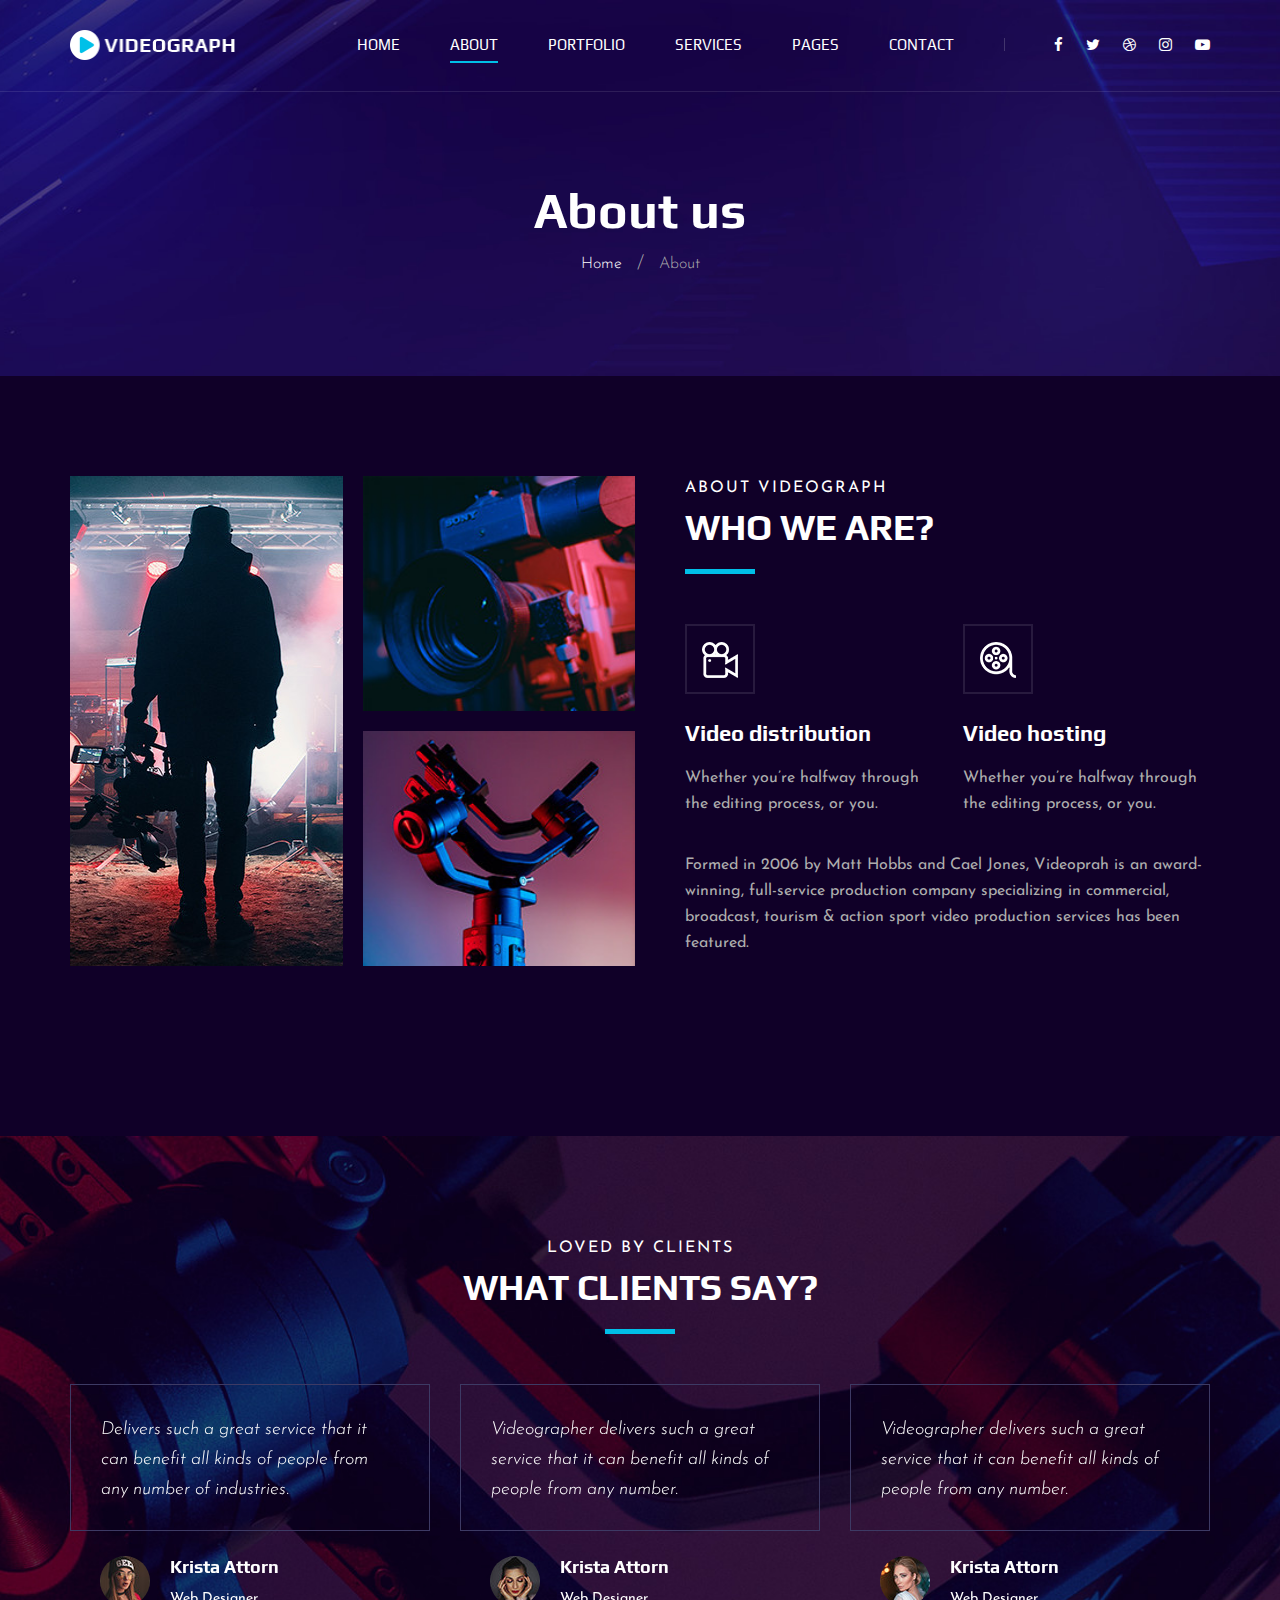
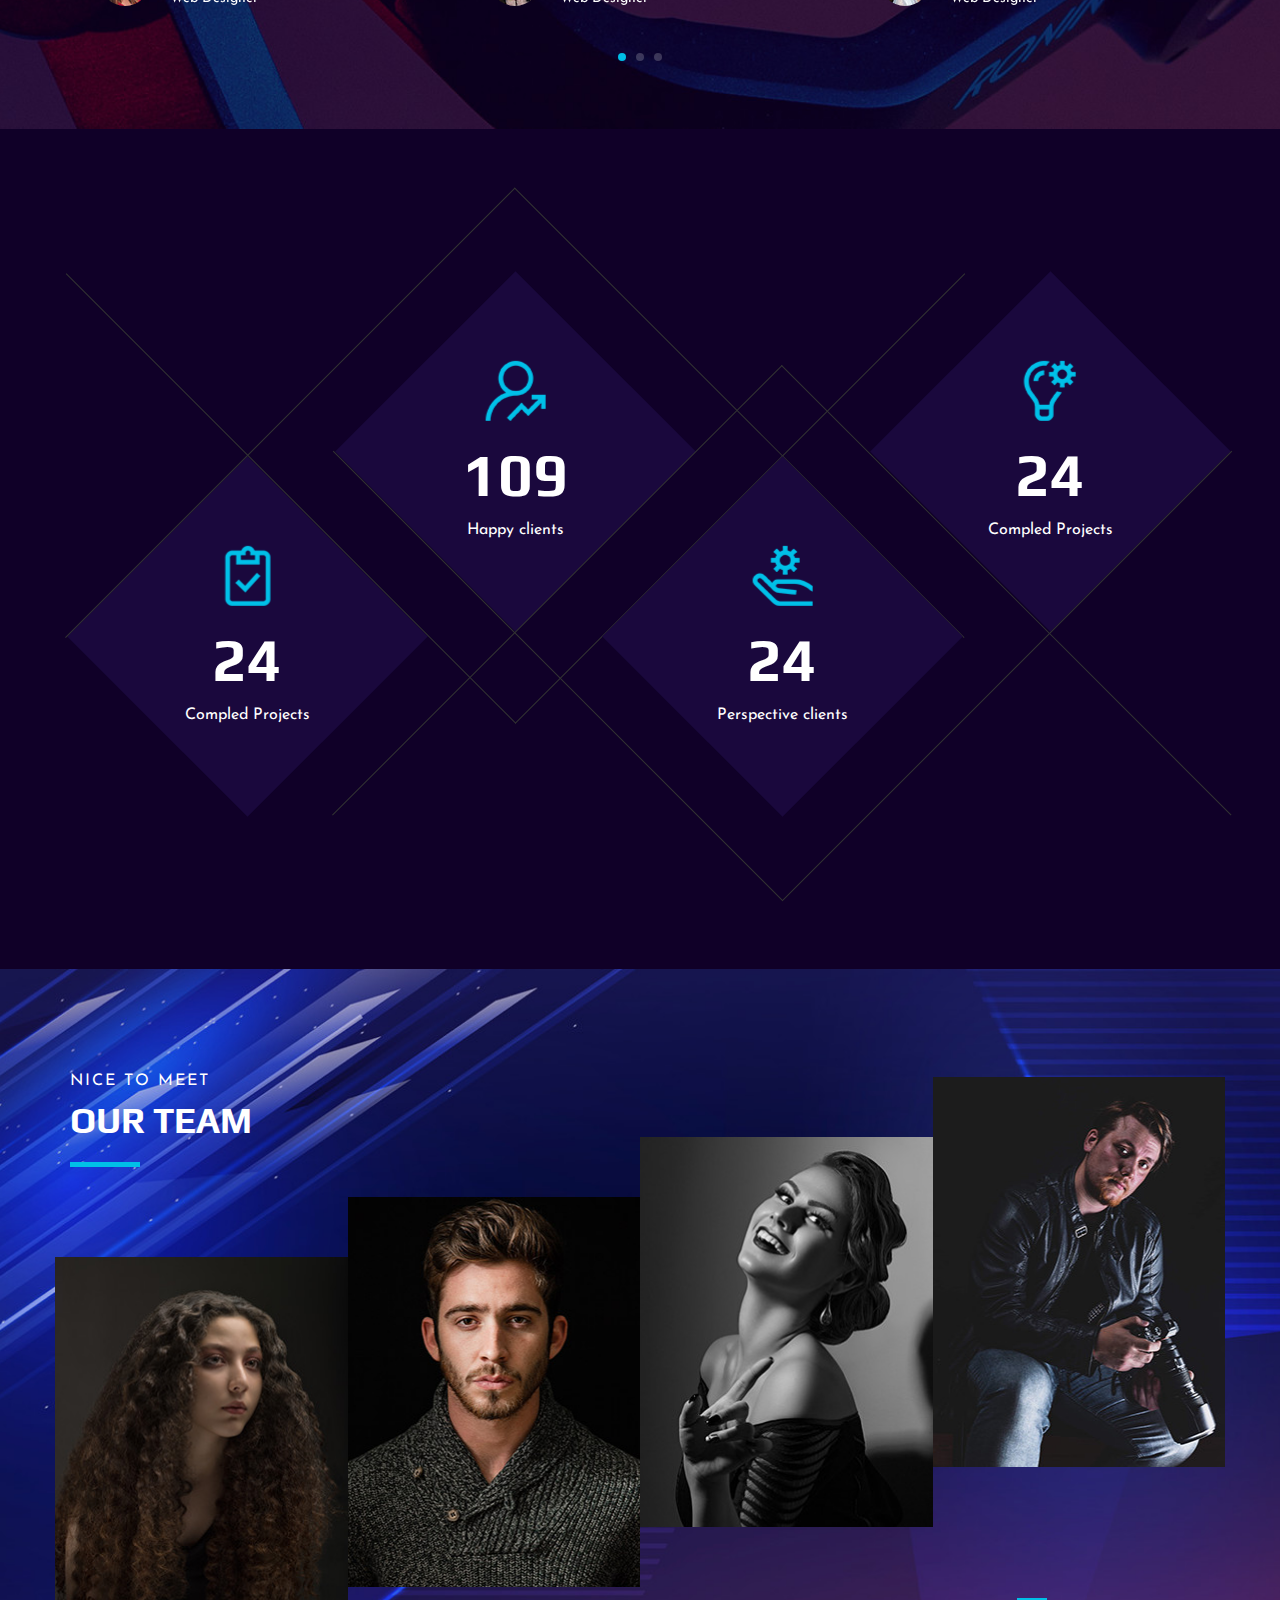
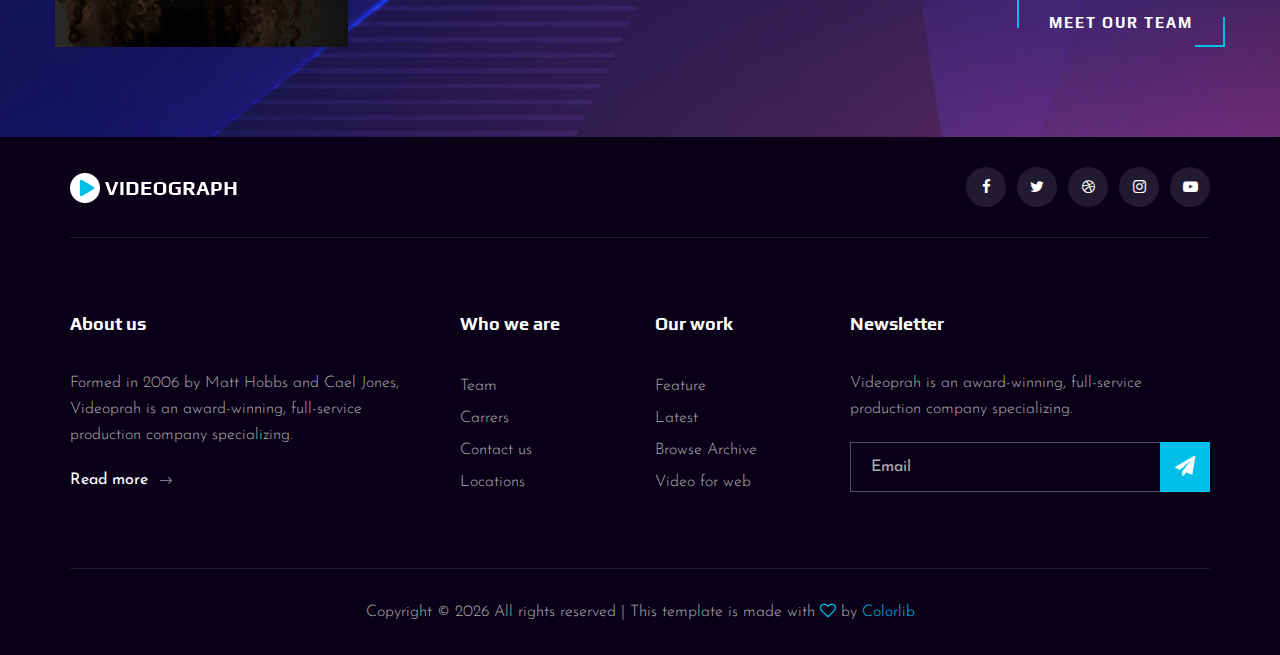
==== about.html @ fadce1e3 "first commit" ====
<!DOCTYPE html>
<html lang="zxx">

<head>
    <meta charset="UTF-8">
    <meta name="description" content="Videograph Template">
    <meta name="keywords" content="Videograph, unica, creative, html">
    <meta name="viewport" content="width=device-width, initial-scale=1.0">
    <meta http-equiv="X-UA-Compatible" content="ie=edge">
    <title>Videograph | Template</title>

    <!-- Google Font -->
    <link href="https://fonts.googleapis.com/css2?family=Play:wght@400;700&display=swap" rel="stylesheet">
    <link href="https://fonts.googleapis.com/css2?family=Josefin+Sans:wght@300;400;500;600;700&display=swap"
        rel="stylesheet">

    <!-- Css Styles -->
    <link rel="stylesheet" href="css/bootstrap.min.css" type="text/css">
    <link rel="stylesheet" href="css/font-awesome.min.css" type="text/css">
    <link rel="stylesheet" href="css/elegant-icons.css" type="text/css">
    <link rel="stylesheet" href="css/owl.carousel.min.css" type="text/css">
    <link rel="stylesheet" href="css/magnific-popup.css" type="text/css">
    <link rel="stylesheet" href="css/slicknav.min.css" type="text/css">
    <link rel="stylesheet" href="css/style.css" type="text/css">
</head>

<body>
    <!-- Page Preloder -->
    <div id="preloder">
        <div class="loader"></div>
    </div>

    <!-- Header Section Begin -->
    <header class="header">
        <div class="container">
            <div class="row">
                <div class="col-lg-2">
                    <div class="header__logo">
                        <a href="./index.html"><img src="img/logo.png" alt=""></a>
                    </div>
                </div>
                <div class="col-lg-10">
                    <div class="header__nav__option">
                        <nav class="header__nav__menu mobile-menu">
                            <ul>
                                <li><a href="./index.html">Home</a></li>
                                <li class="active"><a href="./about.html">About</a></li>
                                <li><a href="./portfolio.html">Portfolio</a></li>
                                <li><a href="./services.html">Services</a></li>
                                <li><a href="#">Pages</a>
                                    <ul class="dropdown">
                                        <li><a href="./about.html">About</a></li>
                                        <li><a href="./portfolio.html">Portfolio</a></li>
                                        <li><a href="./blog.html">Blog</a></li>
                                        <li><a href="./blog-details.html">Blog Details</a></li>
                                    </ul>
                                </li>
                                <li><a href="./contact.html">Contact</a></li>
                            </ul>
                        </nav>
                        <div class="header__nav__social">
                            <a href="#"><i class="fa fa-facebook"></i></a>
                            <a href="#"><i class="fa fa-twitter"></i></a>
                            <a href="#"><i class="fa fa-dribbble"></i></a>
                            <a href="#"><i class="fa fa-instagram"></i></a>
                            <a href="#"><i class="fa fa-youtube-play"></i></a>
                        </div>
                    </div>
                </div>
            </div>
            <div id="mobile-menu-wrap"></div>
        </div>
    </header>
    <!-- Header End -->

    <!-- Breadcrumb Begin -->
    <div class="breadcrumb-option spad set-bg" data-setbg="img/breadcrumb-bg.jpg">
        <div class="container">
            <div class="row">
                <div class="col-lg-12 text-center">
                    <div class="breadcrumb__text">
                        <h2>About us</h2>
                        <div class="breadcrumb__links">
                            <a href="#">Home</a>
                            <span>About</span>
                        </div>
                    </div>
                </div>
            </div>
        </div>
    </div>
    <!-- Breadcrumb End -->

    <!-- About Section Begin -->
    <section class="about spad">
        <div class="container">
            <div class="row">
                <div class="col-lg-6">
                    <div class="about__pic">
                        <div class="row">
                            <div class="col-lg-6 col-md-6 col-sm-6">
                                <div class="about__pic__item about__pic__item--large set-bg"
                                    data-setbg="img/about/about-1.jpg"></div>
                            </div>
                            <div class="col-lg-6 col-md-6 col-sm-6">
                                <div class="row">
                                    <div class="col-lg-12">
                                        <div class="about__pic__item set-bg" data-setbg="img/about/about-2.jpg"></div>
                                    </div>
                                    <div class="col-lg-12">
                                        <div class="about__pic__item set-bg" data-setbg="img/about/about-3.jpg"></div>
                                    </div>
                                </div>
                            </div>
                        </div>
                    </div>
                </div>
                <div class="col-lg-6">
                    <div class="about__text">
                        <div class="section-title">
                            <span>About videograph</span>
                            <h2>WHo we are?</h2>
                        </div>
                        <div class="row">
                            <div class="col-lg-6 col-md-6 col-sm-6">
                                <div class="services__item">
                                    <div class="services__item__icon">
                                        <img src="img/icons/si-3.png" alt="">
                                    </div>
                                    <h4>Video distribution</h4>
                                    <p>Whether you’re halfway through the editing process, or you.</p>
                                </div>
                            </div>
                            <div class="col-lg-6 col-md-6 col-sm-6">
                                <div class="services__item">
                                    <div class="services__item__icon">
                                        <img src="img/icons/si-4.png" alt="">
                                    </div>
                                    <h4>Video hosting</h4>
                                    <p>Whether you’re halfway through the editing process, or you.</p>
                                </div>
                            </div>
                        </div>
                        <div class="about__text__desc">
                            <p>Formed in 2006 by Matt Hobbs and Cael Jones, Videoprah is an award-winning, full-service
                                production company specializing in commercial, broadcast, tourism & action sport video
                                production services has been featured.</p>
                        </div>
                    </div>
                </div>
            </div>
        </div>
    </section>
    <!-- About Section End -->

    <!-- Testimonial Section Begin -->
    <section class="testimonial spad set-bg" data-setbg="img/testimonial-bg.jpg">
        <div class="container">
            <div class="row">
                <div class="col-lg-12">
                    <div class="section-title center-title">
                        <span>Loved By Clients</span>
                        <h2>What clients say?</h2>
                    </div>
                </div>
            </div>
            <div class="row">
                <div class="testimonial__slider owl-carousel">
                    <div class="col-lg-4">
                        <div class="testimonial__item">
                            <div class="testimonial__text">
                                <p>Delivers such a great service that it can benefit all kinds of people from any number
                                    of industries.</p>
                            </div>
                            <div class="testimonial__author">
                                <div class="testimonial__author__pic">
                                    <img src="img/testimonial/ta-1.jpg" alt="">
                                </div>
                                <div class="testimonial__author__text">
                                    <h5>Krista Attorn</h5>
                                    <span>Web Designer</span>
                                </div>
                            </div>
                        </div>
                    </div>
                    <div class="col-lg-4">
                        <div class="testimonial__item">
                            <div class="testimonial__text">
                                <p>Videographer delivers such a great service that it can benefit all kinds of people
                                    from any number.</p>
                            </div>
                            <div class="testimonial__author">
                                <div class="testimonial__author__pic">
                                    <img src="img/testimonial/ta-2.jpg" alt="">
                                </div>
                                <div class="testimonial__author__text">
                                    <h5>Krista Attorn</h5>
                                    <span>Web Designer</span>
                                </div>
                            </div>
                        </div>
                    </div>
                    <div class="col-lg-4">
                        <div class="testimonial__item">
                            <div class="testimonial__text">
                                <p>Videographer delivers such a great service that it can benefit all kinds of people
                                    from any number.</p>
                            </div>
                            <div class="testimonial__author">
                                <div class="testimonial__author__pic">
                                    <img src="img/testimonial/ta-3.jpg" alt="">
                                </div>
                                <div class="testimonial__author__text">
                                    <h5>Krista Attorn</h5>
                                    <span>Web Designer</span>
                                </div>
                            </div>
                        </div>
                    </div>
                    <div class="col-lg-4">
                        <div class="testimonial__item">
                            <div class="testimonial__text">
                                <p>Delivers such a great service that it can benefit all kinds of people from any number
                                    of industries.</p>
                            </div>
                            <div class="testimonial__author">
                                <div class="testimonial__author__pic">
                                    <img src="img/testimonial/ta-1.jpg" alt="">
                                </div>
                                <div class="testimonial__author__text">
                                    <h5>Krista Attorn</h5>
                                    <span>Web Designer</span>
                                </div>
                            </div>
                        </div>
                    </div>
                    <div class="col-lg-4">
                        <div class="testimonial__item">
                            <div class="testimonial__text">
                                <p>Videographer delivers such a great service that it can benefit all kinds of people
                                    from any number.</p>
                            </div>
                            <div class="testimonial__author">
                                <div class="testimonial__author__pic">
                                    <img src="img/testimonial/ta-2.jpg" alt="">
                                </div>
                                <div class="testimonial__author__text">
                                    <h5>Krista Attorn</h5>
                                    <span>Web Designer</span>
                                </div>
                            </div>
                        </div>
                    </div>
                </div>
            </div>
        </div>
    </section>
    <!-- Testimonial Section End -->

    <!-- Counter Section Begin -->
    <section class="counter">
        <div class="container">
            <div class="counter__content">
                <div class="row">
                    <div class="col-lg-3 col-md-6 col-sm-6">
                        <div class="counter__item">
                            <div class="counter__item__text">
                                <img src="img/icons/ci-1.png" alt="">
                                <h2 class="counter_num">230</h2>
                                <p>Compled Projects</p>
                            </div>
                        </div>
                    </div>
                    <div class="col-lg-3 col-md-6 col-sm-6">
                        <div class="counter__item second__item">
                            <div class="counter__item__text">
                                <img src="img/icons/ci-2.png" alt="">
                                <h2 class="counter_num">1068</h2>
                                <p>Happy clients</p>
                            </div>
                        </div>
                    </div>
                    <div class="col-lg-3 col-md-6 col-sm-6">
                        <div class="counter__item third__item">
                            <div class="counter__item__text">
                                <img src="img/icons/ci-3.png" alt="">
                                <h2 class="counter_num">230</h2>
                                <p>Perspective clients</p>
                            </div>
                        </div>
                    </div>
                    <div class="col-lg-3 col-md-6 col-sm-6">
                        <div class="counter__item four__item">
                            <div class="counter__item__text">
                                <img src="img/icons/ci-4.png" alt="">
                                <h2 class="counter_num">230</h2>
                                <p>Compled Projects</p>
                            </div>
                        </div>
                    </div>
                </div>
            </div>
        </div>
    </section>
    <!-- Counter Section End -->

    <!-- Team Section Begin -->
    <section class="team spad set-bg" data-setbg="img/team-bg.jpg">
        <div class="container">
            <div class="row">
                <div class="col-lg-12">
                    <div class="section-title team__title">
                        <span>Nice to meet</span>
                        <h2>OUR Team</h2>
                    </div>
                </div>
            </div>
            <div class="row">
                <div class="col-lg-3 col-md-6 col-sm-6 p-0">
                    <div class="team__item set-bg" data-setbg="img/team/team-1.jpg">
                        <div class="team__item__text">
                            <h4>AMANDA STONE</h4>
                            <p>Videographer</p>
                            <div class="team__item__social">
                                <a href="#"><i class="fa fa-facebook"></i></a>
                                <a href="#"><i class="fa fa-twitter"></i></a>
                                <a href="#"><i class="fa fa-dribbble"></i></a>
                                <a href="#"><i class="fa fa-instagram"></i></a>
                            </div>
                        </div>
                    </div>
                </div>
                <div class="col-lg-3 col-md-6 col-sm-6 p-0">
                    <div class="team__item team__item--second set-bg" data-setbg="img/team/team-2.jpg">
                        <div class="team__item__text">
                            <h4>AMANDA STONE</h4>
                            <p>Videographer</p>
                            <div class="team__item__social">
                                <a href="#"><i class="fa fa-facebook"></i></a>
                                <a href="#"><i class="fa fa-twitter"></i></a>
                                <a href="#"><i class="fa fa-dribbble"></i></a>
                                <a href="#"><i class="fa fa-instagram"></i></a>
                            </div>
                        </div>
                    </div>
                </div>
                <div class="col-lg-3 col-md-6 col-sm-6 p-0">
                    <div class="team__item team__item--third set-bg" data-setbg="img/team/team-3.jpg">
                        <div class="team__item__text">
                            <h4>AMANDA STONE</h4>
                            <p>Videographer</p>
                            <div class="team__item__social">
                                <a href="#"><i class="fa fa-facebook"></i></a>
                                <a href="#"><i class="fa fa-twitter"></i></a>
                                <a href="#"><i class="fa fa-dribbble"></i></a>
                                <a href="#"><i class="fa fa-instagram"></i></a>
                            </div>
                        </div>
                    </div>
                </div>
                <div class="col-lg-3 col-md-6 col-sm-6 p-0">
                    <div class="team__item team__item--four set-bg" data-setbg="img/team/team-4.jpg">
                        <div class="team__item__text">
                            <h4>AMANDA STONE</h4>
                            <p>Videographer</p>
                            <div class="team__item__social">
                                <a href="#"><i class="fa fa-facebook"></i></a>
                                <a href="#"><i class="fa fa-twitter"></i></a>
                                <a href="#"><i class="fa fa-dribbble"></i></a>
                                <a href="#"><i class="fa fa-instagram"></i></a>
                            </div>
                        </div>
                    </div>
                </div>
                <div class="col-lg-12 p-0">
                    <div class="team__btn">
                        <a href="#" class="primary-btn">Meet Our Team</a>
                    </div>
                </div>
            </div>
        </div>
    </section>
    <!-- Team Section End -->

    <!-- Footer Section Begin -->
    <footer class="footer">
        <div class="container">
            <div class="footer__top">
                <div class="row">
                    <div class="col-lg-6 col-md-6">
                        <div class="footer__top__logo">
                            <a href="#"><img src="img/logo.png" alt=""></a>
                        </div>
                    </div>
                    <div class="col-lg-6 col-md-6">
                        <div class="footer__top__social">
                            <a href="#"><i class="fa fa-facebook"></i></a>
                            <a href="#"><i class="fa fa-twitter"></i></a>
                            <a href="#"><i class="fa fa-dribbble"></i></a>
                            <a href="#"><i class="fa fa-instagram"></i></a>
                            <a href="#"><i class="fa fa-youtube-play"></i></a>
                        </div>
                    </div>
                </div>
            </div>
            <div class="footer__option">
                <div class="row">
                    <div class="col-lg-4 col-md-6 col-sm-6">
                        <div class="footer__option__item">
                            <h5>About us</h5>
                            <p>Formed in 2006 by Matt Hobbs and Cael Jones, Videoprah is an award-winning, full-service
                                production company specializing.</p>
                            <a href="#" class="read__more">Read more <span class="arrow_right"></span></a>
                        </div>
                    </div>
                    <div class="col-lg-2 col-md-3 col-sm-3">
                        <div class="footer__option__item">
                            <h5>Who we are</h5>
                            <ul>
                                <li><a href="#">Team</a></li>
                                <li><a href="#">Carrers</a></li>
                                <li><a href="#">Contact us</a></li>
                                <li><a href="#">Locations</a></li>
                            </ul>
                        </div>
                    </div>
                    <div class="col-lg-2 col-md-3 col-sm-3">
                        <div class="footer__option__item">
                            <h5>Our work</h5>
                            <ul>
                                <li><a href="#">Feature</a></li>
                                <li><a href="#">Latest</a></li>
                                <li><a href="#">Browse Archive</a></li>
                                <li><a href="#">Video for web</a></li>
                            </ul>
                        </div>
                    </div>
                    <div class="col-lg-4 col-md-12">
                        <div class="footer__option__item">
                            <h5>Newsletter</h5>
                            <p>Videoprah is an award-winning, full-service production company specializing.</p>
                            <form action="#">
                                <input type="text" placeholder="Email">
                                <button type="submit"><i class="fa fa-send"></i></button>
                            </form>
                        </div>
                    </div>
                </div>
            </div>
            <div class="footer__copyright">
                <div class="row">
                    <div class="col-lg-12 text-center">
                        <!-- Link back to Colorlib can't be removed. Template is licensed under CC BY 3.0. -->
                        <p class="footer__copyright__text">Copyright &copy;
                            <script>
                                document.write(new Date().getFullYear());
                            </script>
                            All rights reserved | This template is made with <i class="fa fa-heart-o"
                                aria-hidden="true"></i> by <a href="https://colorlib.com" target="_blank">Colorlib</a>
                        </p>
                        <!-- Link back to Colorlib can't be removed. Template is licensed under CC BY 3.0. -->
                    </div>
                </div>
            </div>
        </div>
    </footer>
    <!-- Footer Section End -->

    <!-- Js Plugins -->
    <script src="js/jquery-3.3.1.min.js"></script>
    <script src="js/bootstrap.min.js"></script>
    <script src="js/jquery.magnific-popup.min.js"></script>
    <script src="js/mixitup.min.js"></script>
    <script src="js/masonry.pkgd.min.js"></script>
    <script src="js/jquery.slicknav.js"></script>
    <script src="js/owl.carousel.min.js"></script>
    <script src="js/main.js"></script>
</body>

</html>
---- css/elegant-icons.css ----
@font-face {
	font-family: 'ElegantIcons';
	src:url('../fonts/ElegantIcons.eot');
	src:url('../fonts/ElegantIcons.eot?#iefix') format('embedded-opentype'),
		url('../fonts/ElegantIcons.woff') format('woff'),
		url('../fonts/ElegantIcons.ttf') format('truetype'),
		url('../fonts/ElegantIcons.svg#ElegantIcons') format('svg');
	font-weight: normal;
	font-style: normal;
}

/* Use the following CSS code if you want to use data attributes for inserting your icons */
[data-icon]:before {
	font-family: 'ElegantIcons';
	content: attr(data-icon);
	speak: none;
	font-weight: normal;
	font-variant: normal;
	text-transform: none;
	line-height: 1;
	-webkit-font-smoothing: antialiased;
	-moz-osx-font-smoothing: grayscale;
}

/* Use the following CSS code if you want to have a class per icon */
/*
Instead of a list of all class selectors,
you can use the generic selector below, but it's slower:
[class*="your-class-prefix"] {
*/
.arrow_up, .arrow_down, .arrow_left, .arrow_right, .arrow_left-up, .arrow_right-up, .arrow_right-down, .arrow_left-down, .arrow-up-down, .arrow_up-down_alt, .arrow_left-right_alt, .arrow_left-right, .arrow_expand_alt2, .arrow_expand_alt, .arrow_condense, .arrow_expand, .arrow_move, .arrow_carrot-up, .arrow_carrot-down, .arrow_carrot-left, .arrow_carrot-right, .arrow_carrot-2up, .arrow_carrot-2down, .arrow_carrot-2left, .arrow_carrot-2right, .arrow_carrot-up_alt2, .arrow_carrot-down_alt2, .arrow_carrot-left_alt2, .arrow_carrot-right_alt2, .arrow_carrot-2up_alt2, .arrow_carrot-2down_alt2, .arrow_carrot-2left_alt2, .arrow_carrot-2right_alt2, .arrow_triangle-up, .arrow_triangle-down, .arrow_triangle-left, .arrow_triangle-right, .arrow_triangle-up_alt2, .arrow_triangle-down_alt2, .arrow_triangle-left_alt2, .arrow_triangle-right_alt2, .arrow_back, .icon_minus-06, .icon_plus, .icon_close, .icon_check, .icon_minus_alt2, .icon_plus_alt2, .icon_close_alt2, .icon_check_alt2, .icon_zoom-out_alt, .icon_zoom-in_alt, .icon_search, .icon_box-empty, .icon_box-selected, .icon_minus-box, .icon_plus-box, .icon_box-checked, .icon_circle-empty, .icon_circle-slelected, .icon_stop_alt2, .icon_stop, .icon_pause_alt2, .icon_pause, .icon_menu, .icon_menu-square_alt2, .icon_menu-circle_alt2, .icon_ul, .icon_ol, .icon_adjust-horiz, .icon_adjust-vert, .icon_document_alt, .icon_documents_alt, .icon_pencil, .icon_pencil-edit_alt, .icon_pencil-edit, .icon_folder-alt, .icon_folder-open_alt, .icon_folder-add_alt, .icon_info_alt, .icon_error-oct_alt, .icon_error-circle_alt, .icon_error-triangle_alt, .icon_question_alt2, .icon_question, .icon_comment_alt, .icon_chat_alt, .icon_vol-mute_alt, .icon_volume-low_alt, .icon_volume-high_alt, .icon_quotations, .icon_quotations_alt2, .icon_clock_alt, .icon_lock_alt, .icon_lock-open_alt, .icon_key_alt, .icon_cloud_alt, .icon_cloud-upload_alt, .icon_cloud-download_alt, .icon_image, .icon_images, .icon_lightbulb_alt, .icon_gift_alt, .icon_house_alt, .icon_genius, .icon_mobile, .icon_tablet, .icon_laptop, .icon_desktop, .icon_camera_alt, .icon_mail_alt, .icon_cone_alt, .icon_ribbon_alt, .icon_bag_alt, .icon_creditcard, .icon_cart_alt, .icon_paperclip, .icon_tag_alt, .icon_tags_alt, .icon_trash_alt, .icon_cursor_alt, .icon_mic_alt, .icon_compass_alt, .icon_pin_alt, .icon_pushpin_alt, .icon_map_alt, .icon_drawer_alt, .icon_toolbox_alt, .icon_book_alt, .icon_calendar, .icon_film, .icon_table, .icon_contacts_alt, .icon_headphones, .icon_lifesaver, .icon_piechart, .icon_refresh, .icon_link_alt, .icon_link, .icon_loading, .icon_blocked, .icon_archive_alt, .icon_heart_alt, .icon_star_alt, .icon_star-half_alt, .icon_star, .icon_star-half, .icon_tools, .icon_tool, .icon_cog, .icon_cogs, .arrow_up_alt, .arrow_down_alt, .arrow_left_alt, .arrow_right_alt, .arrow_left-up_alt, .arrow_right-up_alt, .arrow_right-down_alt, .arrow_left-down_alt, .arrow_condense_alt, .arrow_expand_alt3, .arrow_carrot_up_alt, .arrow_carrot-down_alt, .arrow_carrot-left_alt, .arrow_carrot-right_alt, .arrow_carrot-2up_alt, .arrow_carrot-2dwnn_alt, .arrow_carrot-2left_alt, .arrow_carrot-2right_alt, .arrow_triangle-up_alt, .arrow_triangle-down_alt, .arrow_triangle-left_alt, .arrow_triangle-right_alt, .icon_minus_alt, .icon_plus_alt, .icon_close_alt, .icon_check_alt, .icon_zoom-out, .icon_zoom-in, .icon_stop_alt, .icon_menu-square_alt, .icon_menu-circle_alt, .icon_document, .icon_documents, .icon_pencil_alt, .icon_folder, .icon_folder-open, .icon_folder-add, .icon_folder_upload, .icon_folder_download, .icon_info, .icon_error-circle, .icon_error-oct, .icon_error-triangle, .icon_question_alt, .icon_comment, .icon_chat, .icon_vol-mute, .icon_volume-low, .icon_volume-high, .icon_quotations_alt, .icon_clock, .icon_lock, .icon_lock-open, .icon_key, .icon_cloud, .icon_cloud-upload, .icon_cloud-download, .icon_lightbulb, .icon_gift, .icon_house, .icon_camera, .icon_mail, .icon_cone, .icon_ribbon, .icon_bag, .icon_cart, .icon_tag, .icon_tags, .icon_trash, .icon_cursor, .icon_mic, .icon_compass, .icon_pin, .icon_pushpin, .icon_map, .icon_drawer, .icon_toolbox, .icon_book, .icon_contacts, .icon_archive, .icon_heart, .icon_profile, .icon_group, .icon_grid-2x2, .icon_grid-3x3, .icon_music, .icon_pause_alt, .icon_phone, .icon_upload, .icon_download, .social_facebook, .social_twitter, .social_pinterest, .social_googleplus, .social_tumblr, .social_tumbleupon, .social_wordpress, .social_instagram, .social_dribbble, .social_vimeo, .social_linkedin, .social_rss, .social_deviantart, .social_share, .social_myspace, .social_skype, .social_youtube, .social_picassa, .social_googledrive, .social_flickr, .social_blogger, .social_spotify, .social_delicious, .social_facebook_circle, .social_twitter_circle, .social_pinterest_circle, .social_googleplus_circle, .social_tumblr_circle, .social_stumbleupon_circle, .social_wordpress_circle, .social_instagram_circle, .social_dribbble_circle, .social_vimeo_circle, .social_linkedin_circle, .social_rss_circle, .social_deviantart_circle, .social_share_circle, .social_myspace_circle, .social_skype_circle, .social_youtube_circle, .social_picassa_circle, .social_googledrive_alt2, .social_flickr_circle, .social_blogger_circle, .social_spotify_circle, .social_delicious_circle, .social_facebook_square, .social_twitter_square, .social_pinterest_square, .social_googleplus_square, .social_tumblr_square, .social_stumbleupon_square, .social_wordpress_square, .social_instagram_square, .social_dribbble_square, .social_vimeo_square, .social_linkedin_square, .social_rss_square, .social_deviantart_square, .social_share_square, .social_myspace_square, .social_skype_square, .social_youtube_square, .social_picassa_square, .social_googledrive_square, .social_flickr_square, .social_blogger_square, .social_spotify_square, .social_delicious_square, .icon_printer, .icon_calulator, .icon_building, .icon_floppy, .icon_drive, .icon_search-2, .icon_id, .icon_id-2, .icon_puzzle, .icon_like, .icon_dislike, .icon_mug, .icon_currency, .icon_wallet, .icon_pens, .icon_easel, .icon_flowchart, .icon_datareport, .icon_briefcase, .icon_shield, .icon_percent, .icon_globe, .icon_globe-2, .icon_target, .icon_hourglass, .icon_balance, .icon_rook, .icon_printer-alt, .icon_calculator_alt, .icon_building_alt, .icon_floppy_alt, .icon_drive_alt, .icon_search_alt, .icon_id_alt, .icon_id-2_alt, .icon_puzzle_alt, .icon_like_alt, .icon_dislike_alt, .icon_mug_alt, .icon_currency_alt, .icon_wallet_alt, .icon_pens_alt, .icon_easel_alt, .icon_flowchart_alt, .icon_datareport_alt, .icon_briefcase_alt, .icon_shield_alt, .icon_percent_alt, .icon_globe_alt, .icon_clipboard {
	font-family: 'ElegantIcons';
	speak: none;
	font-style: normal;
	font-weight: normal;
	font-variant: normal;
	text-transform: none;
	line-height: 1;
	-webkit-font-smoothing: antialiased;
}
.arrow_up:before {
	content: "\21";
}
.arrow_down:before {
	content: "\22";
}
.arrow_left:before {
	content: "\23";
}
.arrow_right:before {
	content: "\24";
}
.arrow_left-up:before {
	content: "\25";
}
.arrow_right-up:before {
	content: "\26";
}
.arrow_right-down:before {
	content: "\27";
}
.arrow_left-down:before {
	content: "\28";
}
.arrow-up-down:before {
	content: "\29";
}
.arrow_up-down_alt:before {
	content: "\2a";
}
.arrow_left-right_alt:before {
	content: "\2b";
}
.arrow_left-right:before {
	content: "\2c";
}
.arrow_expand_alt2:before {
	content: "\2d";
}
.arrow_expand_alt:before {
	content: "\2e";
}
.arrow_condense:before {
	content: "\2f";
}
.arrow_expand:before {
	content: "\30";
}
.arrow_move:before {
	content: "\31";
}
.arrow_carrot-up:before {
	content: "\32";
}
.arrow_carrot-down:before {
	content: "\33";
}
.arrow_carrot-left:before {
	content: "\34";
}
.arrow_carrot-right:before {
	content: "\35";
}
.arrow_carrot-2up:before {
	content: "\36";
}
.arrow_carrot-2down:before {
	content: "\37";
}
.arrow_carrot-2left:before {
	content: "\38";
}
.arrow_carrot-2right:before {
	content: "\39";
}
.arrow_carrot-up_alt2:before {
	content: "\3a";
}
.arrow_carrot-down_alt2:before {
	content: "\3b";
}
.arrow_carrot-left_alt2:before {
	content: "\3c";
}
.arrow_carrot-right_alt2:before {
	content: "\3d";
}
.arrow_carrot-2up_alt2:before {
	content: "\3e";
}
.arrow_carrot-2down_alt2:before {
	content: "\3f";
}
.arrow_carrot-2left_alt2:before {
	content: "\40";
}
.arrow_carrot-2right_alt2:before {
	content: "\41";
}
.arrow_triangle-up:before {
	content: "\42";
}
.arrow_triangle-down:before {
	content: "\43";
}
.arrow_triangle-left:before {
	content: "\44";
}
.arrow_triangle-right:before {
	content: "\45";
}
.arrow_triangle-up_alt2:before {
	content: "\46";
}
.arrow_triangle-down_alt2:before {
	content: "\47";
}
.arrow_triangle-left_alt2:before {
	content: "\48";
}
.arrow_triangle-right_alt2:before {
	content: "\49";
}
.arrow_back:before {
	content: "\4a";
}
.icon_minus-06:before {
	content: "\4b";
}
.icon_plus:before {
	content: "\4c";
}
.icon_close:before {
	content: "\4d";
}
.icon_check:before {
	content: "\4e";
}
.icon_minus_alt2:before {
	content: "\4f";
}
.icon_plus_alt2:before {
	content: "\50";
}
.icon_close_alt2:before {
	content: "\51";
}
.icon_check_alt2:before {
	content: "\52";
}
.icon_zoom-out_alt:before {
	content: "\53";
}
.icon_zoom-in_alt:before {
	content: "\54";
}
.icon_search:before {
	content: "\55";
}
.icon_box-empty:before {
	content: "\56";
}
.icon_box-selected:before {
	content: "\57";
}
.icon_minus-box:before {
	content: "\58";
}
.icon_plus-box:before {
	content: "\59";
}
.icon_box-checked:before {
	content: "\5a";
}
.icon_circle-empty:before {
	content: "\5b";
}
.icon_circle-slelected:before {
	content: "\5c";
}
.icon_stop_alt2:before {
	content: "\5d";
}
.icon_stop:before {
	content: "\5e";
}
.icon_pause_alt2:before {
	content: "\5f";
}
.icon_pause:before {
	content: "\60";
}
.icon_menu:before {
	content: "\61";
}
.icon_menu-square_alt2:before {
	content: "\62";
}
.icon_menu-circle_alt2:before {
	content: "\63";
}
.icon_ul:before {
	content: "\64";
}
.icon_ol:before {
	content: "\65";
}
.icon_adjust-horiz:before {
	content: "\66";
}
.icon_adjust-vert:before {
	content: "\67";
}
.icon_document_alt:before {
	content: "\68";
}
.icon_documents_alt:before {
	content: "\69";
}
.icon_pencil:before {
	content: "\6a";
}
.icon_pencil-edit_alt:before {
	content: "\6b";
}
.icon_pencil-edit:before {
	content: "\6c";
}
.icon_folder-alt:before {
	content: "\6d";
}
.icon_folder-open_alt:before {
	content: "\6e";
}
.icon_folder-add_alt:before {
	content: "\6f";
}
.icon_info_alt:before {
	content: "\70";
}
.icon_error-oct_alt:before {
	content: "\71";
}
.icon_error-circle_alt:before {
	content: "\72";
}
.icon_error-triangle_alt:before {
	content: "\73";
}
.icon_question_alt2:before {
	content: "\74";
}
.icon_question:before {
	content: "\75";
}
.icon_comment_alt:before {
	content: "\76";
}
.icon_chat_alt:before {
	content: "\77";
}
.icon_vol-mute_alt:before {
	content: "\78";
}
.icon_volume-low_alt:before {
	content: "\79";
}
.icon_volume-high_alt:before {
	content: "\7a";
}
.icon_quotations:before {
	content: "\7b";
}
.icon_quotations_alt2:before {
	content: "\7c";
}
.icon_clock_alt:before {
	content: "\7d";
}
.icon_lock_alt:before {
	content: "\7e";
}
.icon_lock-open_alt:before {
	content: "\e000";
}
.icon_key_alt:before {
	content: "\e001";
}
.icon_cloud_alt:before {
	content: "\e002";
}
.icon_cloud-upload_alt:before {
	content: "\e003";
}
.icon_cloud-download_alt:before {
	content: "\e004";
}
.icon_image:before {
	content: "\e005";
}
.icon_images:before {
	content: "\e006";
}
.icon_lightbulb_alt:before {
	content: "\e007";
}
.icon_gift_alt:before {
	content: "\e008";
}
.icon_house_alt:before {
	content: "\e009";
}
.icon_genius:before {
	content: "\e00a";
}
.icon_mobile:before {
	content: "\e00b";
}
.icon_tablet:before {
	content: "\e00c";
}
.icon_laptop:before {
	content: "\e00d";
}
.icon_desktop:before {
	content: "\e00e";
}
.icon_camera_alt:before {
	content: "\e00f";
}
.icon_mail_alt:before {
	content: "\e010";
}
.icon_cone_alt:before {
	content: "\e011";
}
.icon_ribbon_alt:before {
	content: "\e012";
}
.icon_bag_alt:before {
	content: "\e013";
}
.icon_creditcard:before {
	content: "\e014";
}
.icon_cart_alt:before {
	content: "\e015";
}
.icon_paperclip:before {
	content: "\e016";
}
.icon_tag_alt:before {
	content: "\e017";
}
.icon_tags_alt:before {
	content: "\e018";
}
.icon_trash_alt:before {
	content: "\e019";
}
.icon_cursor_alt:before {
	content: "\e01a";
}
.icon_mic_alt:before {
	content: "\e01b";
}
.icon_compass_alt:before {
	content: "\e01c";
}
.icon_pin_alt:before {
	content: "\e01d";
}
.icon_pushpin_alt:before {
	content: "\e01e";
}
.icon_map_alt:before {
	content: "\e01f";
}
.icon_drawer_alt:before {
	content: "\e020";
}
.icon_toolbox_alt:before {
	content: "\e021";
}
.icon_book_alt:before {
	content: "\e022";
}
.icon_calendar:before {
	content: "\e023";
}
.icon_film:before {
	content: "\e024";
}
.icon_table:before {
	content: "\e025";
}
.icon_contacts_alt:before {
	content: "\e026";
}
.icon_headphones:before {
	content: "\e027";
}
.icon_lifesaver:before {
	content: "\e028";
}
.icon_piechart:before {
	content: "\e029";
}
.icon_refresh:before {
	content: "\e02a";
}
.icon_link_alt:before {
	content: "\e02b";
}
.icon_link:before {
	content: "\e02c";
}
.icon_loading:before {
	content: "\e02d";
}
.icon_blocked:before {
	content: "\e02e";
}
.icon_archive_alt:before {
	content: "\e02f";
}
.icon_heart_alt:before {
	content: "\e030";
}
.icon_star_alt:before {
	content: "\e031";
}
.icon_star-half_alt:before {
	content: "\e032";
}
.icon_star:before {
	content: "\e033";
}
.icon_star-half:before {
	content: "\e034";
}
.icon_tools:before {
	content: "\e035";
}
.icon_tool:before {
	content: "\e036";
}
.icon_cog:before {
	content: "\e037";
}
.icon_cogs:before {
	content: "\e038";
}
.arrow_up_alt:before {
	content: "\e039";
}
.arrow_down_alt:before {
	content: "\e03a";
}
.arrow_left_alt:before {
	content: "\e03b";
}
.arrow_right_alt:before {
	content: "\e03c";
}
.arrow_left-up_alt:before {
	content: "\e03d";
}
.arrow_right-up_alt:before {
	content: "\e03e";
}
.arrow_right-down_alt:before {
	content: "\e03f";
}
.arrow_left-down_alt:before {
	content: "\e040";
}
.arrow_condense_alt:before {
	content: "\e041";
}
.arrow_expand_alt3:before {
	content: "\e042";
}
.arrow_carrot_up_alt:before {
	content: "\e043";
}
.arrow_carrot-down_alt:before {
	content: "\e044";
}
.arrow_carrot-left_alt:before {
	content: "\e045";
}
.arrow_carrot-right_alt:before {
	content: "\e046";
}
.arrow_carrot-2up_alt:before {
	content: "\e047";
}
.arrow_carrot-2dwnn_alt:before {
	content: "\e048";
}
.arrow_carrot-2left_alt:before {
	content: "\e049";
}
.arrow_carrot-2right_alt:before {
	content: "\e04a";
}
.arrow_triangle-up_alt:before {
	content: "\e04b";
}
.arrow_triangle-down_alt:before {
	content: "\e04c";
}
.arrow_triangle-left_alt:before {
	content: "\e04d";
}
.arrow_triangle-right_alt:before {
	content: "\e04e";
}
.icon_minus_alt:before {
	content: "\e04f";
}
.icon_plus_alt:before {
	content: "\e050";
}
.icon_close_alt:before {
	content: "\e051";
}
.icon_check_alt:before {
	content: "\e052";
}
.icon_zoom-out:before {
	content: "\e053";
}
.icon_zoom-in:before {
	content: "\e054";
}
.icon_stop_alt:before {
	content: "\e055";
}
.icon_menu-square_alt:before {
	content: "\e056";
}
.icon_menu-circle_alt:before {
	content: "\e057";
}
.icon_document:before {
	content: "\e058";
}
.icon_documents:before {
	content: "\e059";
}
.icon_pencil_alt:before {
	content: "\e05a";
}
.icon_folder:before {
	content: "\e05b";
}
.icon_folder-open:before {
	content: "\e05c";
}
.icon_folder-add:before {
	content: "\e05d";
}
.icon_folder_upload:before {
	content: "\e05e";
}
.icon_folder_download:before {
	content: "\e05f";
}
.icon_info:before {
	content: "\e060";
}
.icon_error-circle:before {
	content: "\e061";
}
.icon_error-oct:before {
	content: "\e062";
}
.icon_error-triangle:before {
	content: "\e063";
}
.icon_question_alt:before {
	content: "\e064";
}
.icon_comment:before {
	content: "\e065";
}
.icon_chat:before {
	content: "\e066";
}
.icon_vol-mute:before {
	content: "\e067";
}
.icon_volume-low:before {
	content: "\e068";
}
.icon_volume-high:before {
	content: "\e069";
}
.icon_quotations_alt:before {
	content: "\e06a";
}
.icon_clock:before {
	content: "\e06b";
}
.icon_lock:before {
	content: "\e06c";
}
.icon_lock-open:before {
	content: "\e06d";
}
.icon_key:before {
	content: "\e06e";
}
.icon_cloud:before {
	content: "\e06f";
}
.icon_cloud-upload:before {
	content: "\e070";
}
.icon_cloud-download:before {
	content: "\e071";
}
.icon_lightbulb:before {
	content: "\e072";
}
.icon_gift:before {
	content: "\e073";
}
.icon_house:before {
	content: "\e074";
}
.icon_camera:before {
	content: "\e075";
}
.icon_mail:before {
	content: "\e076";
}
.icon_cone:before {
	content: "\e077";
}
.icon_ribbon:before {
	content: "\e078";
}
.icon_bag:before {
	content: "\e079";
}
.icon_cart:before {
	content: "\e07a";
}
.icon_tag:before {
	content: "\e07b";
}
.icon_tags:before {
	content: "\e07c";
}
.icon_trash:before {
	content: "\e07d";
}
.icon_cursor:before {
	content: "\e07e";
}
.icon_mic:before {
	content: "\e07f";
}
.icon_compass:before {
	content: "\e080";
}
.icon_pin:before {
	content: "\e081";
}
.icon_pushpin:before {
	content: "\e082";
}
.icon_map:before {
	content: "\e083";
}
.icon_drawer:before {
	content: "\e084";
}
.icon_toolbox:before {
	content: "\e085";
}
.icon_book:before {
	content: "\e086";
}
.icon_contacts:before {
	content: "\e087";
}
.icon_archive:before {
	content: "\e088";
}
.icon_heart:before {
	content: "\e089";
}
.icon_profile:before {
	content: "\e08a";
}
.icon_group:before {
	content: "\e08b";
}
.icon_grid-2x2:before {
	content: "\e08c";
}
.icon_grid-3x3:before {
	content: "\e08d";
}
.icon_music:before {
	content: "\e08e";
}
.icon_pause_alt:before {
	content: "\e08f";
}
.icon_phone:before {
	content: "\e090";
}
.icon_upload:before {
	content: "\e091";
}
.icon_download:before {
	content: "\e092";
}
.social_facebook:before {
	content: "\e093";
}
.social_twitter:before {
	content: "\e094";
}
.social_pinterest:before {
	content: "\e095";
}
.social_googleplus:before {
	content: "\e096";
}
.social_tumblr:before {
	content: "\e097";
}
.social_tumbleupon:before {
	content: "\e098";
}
.social_wordpress:before {
	content: "\e099";
}
.social_instagram:before {
	content: "\e09a";
}
.social_dribbble:before {
	content: "\e09b";
}
.social_vimeo:before {
	content: "\e09c";
}
.social_linkedin:before {
	content: "\e09d";
}
.social_rss:before {
	content: "\e09e";
}
.social_deviantart:before {
	content: "\e09f";
}
.social_share:before {
	content: "\e0a0";
}
.social_myspace:before {
	content: "\e0a1";
}
.social_skype:before {
	content: "\e0a2";
}
.social_youtube:before {
	content: "\e0a3";
}
.social_picassa:before {
	content: "\e0a4";
}
.social_googledrive:before {
	content: "\e0a5";
}
.social_flickr:before {
	content: "\e0a6";
}
.social_blogger:before {
	content: "\e0a7";
}
.social_spotify:before {
	content: "\e0a8";
}
.social_delicious:before {
	content: "\e0a9";
}
.social_facebook_circle:before {
	content: "\e0aa";
}
.social_twitter_circle:before {
	content: "\e0ab";
}
.social_pinterest_circle:before {
	content: "\e0ac";
}
.social_googleplus_circle:before {
	content: "\e0ad";
}
.social_tumblr_circle:before {
	content: "\e0ae";
}
.social_stumbleupon_circle:before {
	content: "\e0af";
}
.social_wordpress_circle:before {
	content: "\e0b0";
}
.social_instagram_circle:before {
	content: "\e0b1";
}
.social_dribbble_circle:before {
	content: "\e0b2";
}
.social_vimeo_circle:before {
	content: "\e0b3";
}
.social_linkedin_circle:before {
	content: "\e0b4";
}
.social_rss_circle:before {
	content: "\e0b5";
}
.social_deviantart_circle:before {
	content: "\e0b6";
}
.social_share_circle:before {
	content: "\e0b7";
}
.social_myspace_circle:before {
	content: "\e0b8";
}
.social_skype_circle:before {
	content: "\e0b9";
}
.social_youtube_circle:before {
	content: "\e0ba";
}
.social_picassa_circle:before {
	content: "\e0bb";
}
.social_googledrive_alt2:before {
	content: "\e0bc";
}
.social_flickr_circle:before {
	content: "\e0bd";
}
.social_blogger_circle:before {
	content: "\e0be";
}
.social_spotify_circle:before {
	content: "\e0bf";
}
.social_delicious_circle:before {
	content: "\e0c0";
}
.social_facebook_square:before {
	content: "\e0c1";
}
.social_twitter_square:before {
	content: "\e0c2";
}
.social_pinterest_square:before {
	content: "\e0c3";
}
.social_googleplus_square:before {
	content: "\e0c4";
}
.social_tumblr_square:before {
	content: "\e0c5";
}
.social_stumbleupon_square:before {
	content: "\e0c6";
}
.social_wordpress_square:before {
	content: "\e0c7";
}
.social_instagram_square:before {
	content: "\e0c8";
}
.social_dribbble_square:before {
	content: "\e0c9";
}
.social_vimeo_square:before {
	content: "\e0ca";
}
.social_linkedin_square:before {
	content: "\e0cb";
}
.social_rss_square:before {
	content: "\e0cc";
}
.social_deviantart_square:before {
	content: "\e0cd";
}
.social_share_square:before {
	content: "\e0ce";
}
.social_myspace_square:before {
	content: "\e0cf";
}
.social_skype_square:before {
	content: "\e0d0";
}
.social_youtube_square:before {
	content: "\e0d1";
}
.social_picassa_square:before {
	content: "\e0d2";
}
.social_googledrive_square:before {
	content: "\e0d3";
}
.social_flickr_square:before {
	content: "\e0d4";
}
.social_blogger_square:before {
	content: "\e0d5";
}
.social_spotify_square:before {
	content: "\e0d6";
}
.social_delicious_square:before {
	content: "\e0d7";
}
.icon_printer:before {
	content: "\e103";
}
.icon_calulator:before {
	content: "\e0ee";
}
.icon_building:before {
	content: "\e0ef";
}
.icon_floppy:before {
	content: "\e0e8";
}
.icon_drive:before {
	content: "\e0ea";
}
.icon_search-2:before {
	content: "\e101";
}
.icon_id:before {
	content: "\e107";
}
.icon_id-2:before {
	content: "\e108";
}
.icon_puzzle:before {
	content: "\e102";
}
.icon_like:before {
	content: "\e106";
}
.icon_dislike:before {
	content: "\e0eb";
}
.icon_mug:before {
	content: "\e105";
}
.icon_currency:before {
	content: "\e0ed";
}
.icon_wallet:before {
	content: "\e100";
}
.icon_pens:before {
	content: "\e104";
}
.icon_easel:before {
	content: "\e0e9";
}
.icon_flowchart:before {
	content: "\e109";
}
.icon_datareport:before {
	content: "\e0ec";
}
.icon_briefcase:before {
	content: "\e0fe";
}
.icon_shield:before {
	content: "\e0f6";
}
.icon_percent:before {
	content: "\e0fb";
}
.icon_globe:before {
	content: "\e0e2";
}
.icon_globe-2:before {
	content: "\e0e3";
}
.icon_target:before {
	content: "\e0f5";
}
.icon_hourglass:before {
	content: "\e0e1";
}
.icon_balance:before {
	content: "\e0ff";
}
.icon_rook:before {
	content: "\e0f8";
}
.icon_printer-alt:before {
	content: "\e0fa";
}
.icon_calculator_alt:before {
	content: "\e0e7";
}
.icon_building_alt:before {
	content: "\e0fd";
}
.icon_floppy_alt:before {
	content: "\e0e4";
}
.icon_drive_alt:before {
	content: "\e0e5";
}
.icon_search_alt:before {
	content: "\e0f7";
}
.icon_id_alt:before {
	content: "\e0e0";
}
.icon_id-2_alt:before {
	content: "\e0fc";
}
.icon_puzzle_alt:before {
	content: "\e0f9";
}
.icon_like_alt:before {
	content: "\e0dd";
}
.icon_dislike_alt:before {
	content: "\e0f1";
}
.icon_mug_alt:before {
	content: "\e0dc";
}
.icon_currency_alt:before {
	content: "\e0f3";
}
.icon_wallet_alt:before {
	content: "\e0d8";
}
.icon_pens_alt:before {
	content: "\e0db";
}
.icon_easel_alt:before {
	content: "\e0f0";
}
.icon_flowchart_alt:before {
	content: "\e0df";
}
.icon_datareport_alt:before {
	content: "\e0f2";
}
.icon_briefcase_alt:before {
	content: "\e0f4";
}
.icon_shield_alt:before {
	content: "\e0d9";
}
.icon_percent_alt:before {
	content: "\e0da";
}
.icon_globe_alt:before {
	content: "\e0de";
}
.icon_clipboard:before {
	content: "\e0e6";
}


	.glyph {
		float: left;
		text-align: center;
		padding: .75em;
		margin: .4em 1.5em .75em 0;
		width: 6em;
text-shadow: none;
	}
        .glyph_big {
        font-size: 128px;
        color: #59c5dc;
        float: left;
        margin-right: 20px;
        }

        .glyph div { padding-bottom: 10px;}

	.glyph input {
		font-family: consolas, monospace;
		font-size: 12px;
		width: 100%;
		text-align: center;
		border: 0;
		box-shadow: 0 0 0 1px #ccc;
		padding: .2em;
                -moz-border-radius: 5px;
                -webkit-border-radius: 5px;
	}
	.centered {
		margin-left: auto;
		margin-right: auto;
	}
	.glyph .fs1 {
		font-size: 2em;
	}
---- css/style.css ----
/******************************************************************
  Template Name: Dreams
  Description: Dreams wedding template
  Author: Colorib
  Author URI: https://colorlib.com/
  Version: 1.0
  Created: Colorib
******************************************************************/
/*------------------------------------------------------------------
[Table of contents]

1.  Template default CSS
	1.1	Variables
	1.2	Mixins
	1.3	Flexbox
	1.4	Reset
2.  Helper Css
3.  Header Section
4.  Hero Section
5.  Services Section
6.  Counter Section
7.  Team Section
8.  Latest Section
9.  Contact
10.  Footer Style
-------------------------------------------------------------------*/
/*----------------------------------------*/
/* Template default CSS
/*----------------------------------------*/
html,
body {
  height: 100%;
  font-family: "Josefin Sans", sans-serif;
  -webkit-font-smoothing: antialiased;
}

h1,
h2,
h3,
h4,
h5,
h6 {
  margin: 0;
  color: #111111;
  font-weight: 400;
  font-family: "Play", sans-serif;
}

h1 {
  font-size: 70px;
}

h2 {
  font-size: 36px;
}

h3 {
  font-size: 30px;
}

h4 {
  font-size: 24px;
}

h5 {
  font-size: 18px;
}

h6 {
  font-size: 16px;
}

p {
  font-size: 16px;
  font-family: "Josefin Sans", sans-serif;
  color: #adadad;
  font-weight: 400;
  line-height: 26px;
  margin: 0 0 15px 0;
}

img {
  max-width: 100%;
}

input:focus,
select:focus,
button:focus,
textarea:focus {
  outline: none;
}

a:hover,
a:focus {
  text-decoration: none;
  outline: none;
  color: #fff;
}

ul,
ol {
  padding: 0;
  margin: 0;
}

/*---------------------
  Helper CSS
-----------------------*/
.section-title {
  margin-bottom: 50px;
}
.section-title.center-title {
  text-align: center;
}
.section-title.center-title h2:after {
  right: 0;
  margin: 0 auto;
}
.section-title span {
  color: #ffffff;
  display: block;
  font-size: 16px;
  letter-spacing: 2px;
  text-transform: uppercase;
  margin-bottom: 6px;
}
.section-title h2 {
  color: #ffffff;
  font-weight: 700;
  text-transform: uppercase;
  position: relative;
  padding-bottom: 25px;
}
.section-title h2:after {
  position: absolute;
  left: 0;
  bottom: 0;
  height: 5px;
  width: 70px;
  background: #00bfe7;
  content: "";
}

.set-bg {
  background-repeat: no-repeat;
  background-size: cover;
  background-position: top center;
}

.spad {
  padding-top: 100px;
  padding-bottom: 100px;
}

.text-white h1,
.text-white h2,
.text-white h3,
.text-white h4,
.text-white h5,
.text-white h6,
.text-white p,
.text-white span,
.text-white li,
.text-white a {
  color: #fff;
}

/* buttons */
.primary-btn {
  display: inline-block;
  font-size: 15px;
  font-family: "Play", sans-serif;
  font-weight: 700;
  padding: 14px 32px 12px;
  color: #ffffff;
  text-transform: uppercase;
  letter-spacing: 2px;
  position: relative;
  z-index: 1;
}
.primary-btn:hover:before {
  height: 100%;
  width: 100%;
}
.primary-btn:hover:after {
  height: 100%;
  width: 100%;
}
.primary-btn:before {
  position: absolute;
  left: 0;
  top: 0;
  height: 30px;
  width: 30px;
  border-left: 2px solid #00bfe7;
  border-top: 2px solid #00bfe7;
  content: "";
  z-index: -1;
  -webkit-transition: all, 0.7s;
  -o-transition: all, 0.7s;
  transition: all, 0.7s;
}
.primary-btn:after {
  position: absolute;
  right: 0;
  bottom: 0;
  height: 30px;
  width: 30px;
  border-right: 2px solid #00bfe7;
  border-bottom: 2px solid #00bfe7;
  content: "";
  z-index: -1;
  -webkit-transition: all, 0.7s;
  -o-transition: all, 0.7s;
  transition: all, 0.7s;
}

.site-btn {
  font-size: 15px;
  color: #ffffff;
  background: #00bfe7;
  font-family: "Play", sans-serif;
  font-weight: 700;
  border: none;
  display: inline-block;
  text-transform: uppercase;
  letter-spacing: 2px;
  padding: 14px 34px 12px;
  width: 100%;
}

/* Preloder */
#preloder {
  position: fixed;
  width: 100%;
  height: 100%;
  top: 0;
  left: 0;
  z-index: 999999;
  background: #000;
}

.loader {
  width: 40px;
  height: 40px;
  position: absolute;
  top: 50%;
  left: 50%;
  margin-top: -13px;
  margin-left: -13px;
  border-radius: 60px;
  animation: loader 0.8s linear infinite;
  -webkit-animation: loader 0.8s linear infinite;
}

@keyframes loader {
  0% {
    -webkit-transform: rotate(0deg);
    transform: rotate(0deg);
    border: 4px solid #f44336;
    border-left-color: transparent;
  }
  50% {
    -webkit-transform: rotate(180deg);
    transform: rotate(180deg);
    border: 4px solid #673ab7;
    border-left-color: transparent;
  }
  100% {
    -webkit-transform: rotate(360deg);
    transform: rotate(360deg);
    border: 4px solid #f44336;
    border-left-color: transparent;
  }
}
@-webkit-keyframes loader {
  0% {
    -webkit-transform: rotate(0deg);
    border: 4px solid #f44336;
    border-left-color: transparent;
  }
  50% {
    -webkit-transform: rotate(180deg);
    border: 4px solid #673ab7;
    border-left-color: transparent;
  }
  100% {
    -webkit-transform: rotate(360deg);
    border: 4px solid #f44336;
    border-left-color: transparent;
  }
}
/*---------------------
  Header
-----------------------*/
.header {
  position: absolute;
  left: 0;
  top: 0;
  width: 100%;
  background: transparent;
  border-bottom: 1px solid rgba(255, 255, 255, 0.1);
  z-index: 9;
}

.header__logo {
  padding: 30px 0;
}
.header__logo a {
  display: inline-block;
}

.header__nav__option {
  text-align: right;
  padding: 28px 0px;
}

.header__nav__menu {
  display: inline-block;
  margin-right: 45px;
}
.header__nav__menu ul li {
  list-style: none;
  display: inline-block;
  margin-right: 45px;
  position: relative;
}
.header__nav__menu ul li.active a:after {
  -webkit-transform: scale(1);
      -ms-transform: scale(1);
          transform: scale(1);
}
.header__nav__menu ul li:hover a:after {
  -webkit-transform: scale(1);
      -ms-transform: scale(1);
          transform: scale(1);
}
.header__nav__menu ul li:hover .dropdown {
  top: 34px;
  opacity: 1;
  visibility: visible;
}
.header__nav__menu ul li:last-child {
  margin-right: 0;
}
.header__nav__menu ul li .dropdown {
  position: absolute;
  left: 0;
  top: 60px;
  width: 140px;
  background: #ffffff;
  text-align: left;
  padding: 2px 0;
  z-index: 9;
  opacity: 0;
  visibility: hidden;
  -webkit-transition: all, 0.3s;
  -o-transition: all, 0.3s;
  transition: all, 0.3s;
}
.header__nav__menu ul li .dropdown li {
  display: block;
  margin-right: 0;
}
.header__nav__menu ul li .dropdown li a {
  font-size: 14px;
  color: #111111;
  padding: 8px 20px;
  text-transform: capitalize;
}
.header__nav__menu ul li .dropdown li a:after {
  display: none;
}
.header__nav__menu ul li a {
  font-size: 15px;
  font-family: "Play", sans-serif;
  color: #ffffff;
  display: block;
  text-transform: uppercase;
  position: relative;
  padding: 6px 0;
}
.header__nav__menu ul li a:after {
  position: absolute;
  left: 0;
  bottom: 0;
  width: 100%;
  height: 2px;
  background: #00bfe7;
  content: "";
  -webkit-transform: scale(0);
      -ms-transform: scale(0);
          transform: scale(0);
  -webkit-transition: all, 0.3s;
  -o-transition: all, 0.3s;
  transition: all, 0.3s;
}

.header__nav__social {
  display: inline-block;
  position: relative;
  padding-left: 50px;
}
.header__nav__social:before {
  position: absolute;
  left: 0;
  top: 4px;
  height: 13px;
  width: 1px;
  background: rgba(225, 225, 225, 0.2);
  content: "";
}
.header__nav__social a {
  color: #ffffff;
  font-size: 15px;
  margin-right: 18px;
}
.header__nav__social a:last-child {
  margin-right: 0;
}

.slicknav_menu {
  display: none;
}

/*---------------------
  Hero
-----------------------*/
.hero__slider.owl-carousel .owl-item.active .hero__text span {
  top: 0;
  opacity: 1;
}
.hero__slider.owl-carousel .owl-item.active .hero__text h2 {
  top: 0;
  opacity: 1;
}
.hero__slider.owl-carousel .owl-item.active .hero__text .primary-btn {
  top: 0;
  opacity: 1;
}
.hero__slider.owl-carousel .owl-dots {
  position: absolute;
  left: 0;
  right: 0;
  bottom: 45px;
  width: 100%;
  max-width: 1140px;
  margin: 0 auto;
}
.hero__slider.owl-carousel .owl-dots button {
  color: #adadad;
  font-size: 18px;
  font-family: "Play", sans-serif;
  margin-right: 16px;
  position: relative;
  display: inline-block;
}
.hero__slider.owl-carousel .owl-dots button.active {
  color: #ffffff;
}
.hero__slider.owl-carousel .owl-dots button.active:after {
  background: #ffffff;
  height: 2px;
}
.hero__slider.owl-carousel .owl-dots button:after {
  position: absolute;
  left: 0;
  bottom: -6px;
  width: 100%;
  height: 1px;
  background: rgba(255, 255, 255, 0.3);
  content: "";
}
.hero__slider.owl-carousel .owl-dots button:last-child {
  margin-right: 0;
}

.hero__item {
  height: 684px;
  padding-top: 255px;
}

.hero__text span {
  color: #ffffff;
  display: block;
  font-size: 15px;
  letter-spacing: 2px;
  text-transform: uppercase;
  margin-bottom: 18px;
  position: relative;
  top: 100px;
  opacity: 0;
  -webkit-transition: all, 0.3s;
  -o-transition: all, 0.3s;
  transition: all, 0.3s;
}
.hero__text h2 {
  color: #ffffff;
  font-size: 60px;
  font-weight: 700;
  line-height: 70px;
  text-transform: uppercase;
  margin-bottom: 38px;
  position: relative;
  top: 100px;
  opacity: 0;
  -webkit-transition: all, 0.5s;
  -o-transition: all, 0.5s;
  transition: all, 0.5s;
}
.hero__text .primary-btn {
  position: relative;
  top: 100px;
  opacity: 0;
  -webkit-transition: all, 0.7s;
  -o-transition: all, 0.7s;
  transition: all, 0.7s;
}

/*---------------------
  Work
-----------------------*/
.work {
  overflow: hidden;
  background: #100028;
}

.work__gallery {
  margin-right: -10px;
}

.work__item {
  height: 311px !important;
  width: calc(16.67% - 10px);
  margin-right: 10px;
  margin-bottom: 10px;
  float: left;
  position: relative;
  overflow: hidden;
  display: -webkit-box;
  display: -ms-flexbox;
  display: flex;
  -webkit-box-align: center;
      -ms-flex-align: center;
          align-items: center;
  -webkit-box-pack: center;
      -ms-flex-pack: center;
          justify-content: center;
}
.work__item:hover .work__item__hover {
  bottom: 0;
}
.work__item.large__item {
  height: 633px !important;
  width: calc(33.33% - 10px);
}
.work__item.wide__item {
  width: calc(33.33% - 10px);
  height: 311px !important;
}
.work__item .play-btn {
  display: inline-block;
  color: #ffffff;
  font-size: 20px;
  height: 50px;
  width: 50px;
  line-height: 50px;
  text-align: center;
  border: 1px solid rgba(255, 255, 255, 0.7);
  border-radius: 50%;
}

.grid-sizer {
  width: calc(16.67% - 10px);
}

.work__item__hover {
  background: rgba(0, 0, 0, 0.5);
  position: absolute;
  left: 0;
  bottom: -300px;
  width: 100%;
  padding: 25px 30px 20px;
  -webkit-transition: all, 0.5s;
  -o-transition: all, 0.5s;
  transition: all, 0.5s;
}
.work__item__hover h4 {
  font-size: 22px;
  color: #ffffff;
  font-weight: 700;
}
.work__item__hover ul li {
  color: #adadad;
  list-style: none;
  font-size: 16px;
  margin-right: 23px;
  position: relative;
  display: inline-block;
}
.work__item__hover ul li:after {
  position: absolute;
  right: -18px;
  top: 1px;
  content: "/";
}
.work__item__hover ul li:last-child {
  margin-right: 0;
}
.work__item__hover ul li:last-child:after {
  display: none;
}

/*---------------------
  Counter
-----------------------*/
.counter {
  background: #100028;
  height: 840px;
  padding-top: 380px;
  overflow: hidden;
}

.counter__content {
  padding: 0px 50px;
}

.counter__item {
  background: #1a083d;
  -webkit-transform: rotate(45deg);
  -ms-transform: rotate(45deg);
      transform: rotate(45deg);
  height: 255px;
  width: 255px;
  display: -webkit-box;
  display: -ms-flexbox;
  display: flex;
  -webkit-box-align: center;
      -ms-flex-align: center;
          align-items: center;
  -webkit-box-pack: center;
      -ms-flex-pack: center;
          justify-content: center;
  text-align: center;
  position: relative;
  z-index: 1;
}
.counter__item::before {
  position: absolute;
  left: -1px;
  bottom: -2px;
  height: 636px;
  width: 636px;
  border-left: 1px solid #333333;
  border-top: 1px solid #333333;
  content: "";
  z-index: -1;
}
.counter__item.second__item {
  margin-top: -185px;
}
.counter__item.second__item:before {
  left: -316px;
  bottom: -65px;
  border-right: 1px solid #333333;
  border-bottom: 1px solid #333333;
  border-left: none;
  border-top: none;
}
.counter__item.four__item {
  margin-top: -185px;
}
.counter__item.four__item:before {
  left: -380px;
  bottom: -380px;
  border-right: 1px solid #333333;
  border-bottom: 1px solid #333333;
  border-left: none;
  border-top: none;
}
.counter__item.third__item:before {
  left: -65px;
  bottom: -317px;
}

.counter__item__text {
  -webkit-transform: rotate(-45deg);
  -ms-transform: rotate(-45deg);
      transform: rotate(-45deg);
}
.counter__item__text h2 {
  font-size: 60px;
  color: #ffffff;
  font-weight: 700;
  margin-bottom: 6px;
  margin-top: 18px;
}
.counter__item__text p {
  color: #ffffff;
  margin-bottom: 0;
}

/*---------------------
  Team
-----------------------*/
.team {
  padding-bottom: 90px;
}

.section-title.team__title {
  margin-bottom: 90px;
}

.team__item {
  height: 390px;
  position: relative;
  overflow: hidden;
}
.team__item:hover .team__item__text {
  bottom: 0;
}
.team__item.team__item--second {
  margin-top: -60px;
}
.team__item.team__item--third {
  margin-top: -120px;
}
.team__item.team__item--four {
  margin-top: -180px;
}

.team__item__text {
  text-align: center;
  position: absolute;
  left: 0;
  bottom: -500px;
  width: 100%;
  padding: 50px 0 30px;
  z-index: 1;
  -webkit-transition: all, 0.5s;
  -o-transition: all, 0.5s;
  transition: all, 0.5s;
}
.team__item__text:before {
  position: absolute;
  left: 0;
  top: 0;
  height: 100%;
  width: 100%;
  background: url(../img/team/team-hover.png);
  content: "";
  z-index: -1;
}
.team__item__text h4 {
  font-size: 22px;
  color: #ffffff;
  font-weight: 700;
  text-transform: uppercase;
  margin-bottom: 10px;
}
.team__item__text p {
  color: #ffffff;
  font-weight: 300px;
  margin-bottom: 12px;
}
.team__item__text .team__item__social a {
  color: #ffffff;
  display: inline-block;
  font-size: 15px;
  margin-right: 18px;
}
.team__item__text .team__item__social a:last-child {
  margin-right: 0;
}

.team__btn {
  position: absolute;
  right: 0;
  bottom: 0;
}

/*---------------------
  Latest
-----------------------*/
.latest {
  background: #100028;
  padding-bottom: 80px;
}

.blog__item.latest__item {
  margin-bottom: 0;
}
.blog__item.latest__item:hover {
  border: 1px solid #222222 !important;
  background: url(../img/blog/blog-1.jpg);
  background-size: cover;
}

.latest__slider.owl-carousel .owl-item .col-lg-4 {
  max-width: 100%;
}
.latest__slider.owl-carousel .owl-dots {
  text-align: center;
  padding-top: 35px;
}
.latest__slider.owl-carousel .owl-dots button {
  height: 8px;
  width: 8px;
  background: rgba(255, 255, 255, 0.2);
  border-radius: 50%;
  margin-right: 10px;
}
.latest__slider.owl-carousel .owl-dots button.active {
  background: #00bfe7;
}
.latest__slider.owl-carousel .owl-dots button:last-child {
  margin-right: 0;
}

/*---------------------
  Call To Active
-----------------------*/
.callto {
  padding-top: 130px;
}
.callto.sp__callto {
  padding-top: 0;
  background: #100028;
}

.callto__text h2 {
  color: #ffffff;
  font-size: 42px;
  font-weight: 700;
  line-height: 55px;
  margin-bottom: 22px;
}
.callto__text p {
  font-size: 15px;
  color: #ffffff;
  opacity: 0.7;
  text-transform: uppercase;
  margin-bottom: 55px;
}
.callto__text a {
  color: #ffffff;
  background: #00bfe7;
  font-size: 15px;
  font-weight: 700;
  font-family: "Play", sans-serif;
  letter-spacing: 2px;
  text-transform: uppercase;
  display: inline-block;
  padding: 14px 32px 12px;
}

/*---------------------
  Footer
-----------------------*/
.footer {
  background: #0a0119;
}

.footer__top {
  padding: 30px 0;
  border-bottom: 1px solid rgba(255, 255, 255, 0.1);
}

.footer__top__logo {
  line-height: 40px;
}
.footer__top__logo a {
  display: inline-block;
}

.footer__top__social {
  text-align: right;
}
.footer__top__social a {
  display: inline-block;
  font-size: 15px;
  color: #ffffff;
  height: 40px;
  width: 40px;
  background: rgba(255, 255, 255, 0.1);
  border-radius: 50%;
  line-height: 44px;
  text-align: center;
  margin-right: 6px;
}
.footer__top__social a:last-child {
  margin-right: 0;
}

.footer__option {
  padding-bottom: 35px;
  padding-top: 75px;
}

.footer__option__item {
  margin-bottom: 35px;
}
.footer__option__item h5 {
  color: #ffffff;
  font-weight: 700;
  margin-bottom: 35px;
}
.footer__option__item p {
  font-weight: 300;
  margin-bottom: 20px;
}
.footer__option__item .read__more {
  font-size: 16px;
  color: #ffffff;
}
.footer__option__item .read__more span {
  font-size: 16px;
  color: #ffffff;
  opacity: 0.5;
  position: relative;
  top: 4px;
  margin-left: 5px;
}
.footer__option__item ul li {
  list-style: none;
}
.footer__option__item ul li a {
  color: #adadad;
  font-size: 16px;
  font-weight: 300;
  line-height: 32px;
}
.footer__option__item form {
  position: relative;
}
.footer__option__item form input {
  height: 50px;
  width: 100%;
  padding-left: 20px;
  border: 1px solid #544E5E;
  background: transparent;
  font-size: 16px;
  color: #adadad;
}
.footer__option__item form input::-webkit-input-placeholder {
  color: #adadad;
}
.footer__option__item form input::-moz-placeholder {
  color: #adadad;
}
.footer__option__item form input:-ms-input-placeholder {
  color: #adadad;
}
.footer__option__item form input::-ms-input-placeholder {
  color: #adadad;
}
.footer__option__item form input::placeholder {
  color: #adadad;
}
.footer__option__item form button {
  font-size: 20px;
  color: #ffffff;
  border: none;
  height: 50px;
  width: 50px;
  background: #00bfe7;
  line-height: 50px;
  text-align: center;
  position: absolute;
  right: 0;
  top: 0;
}

.footer__copyright {
  border-top: 1px solid rgba(255, 255, 255, 0.1);
  padding: 30px 0;
}

.footer__copyright__text {
  margin-bottom: 0;
  font-weight: 300;
}
.footer__copyright__text i {
  color: #00bfe7;
}
.footer__copyright__text a {
  color: #00bfe7;
}

/*---------------------
  Breadcrumb
-----------------------*/
.breadcrumb-option {
  padding-top: 180px;
}

.breadcrumb__text h2 {
  color: #ffffff;
  font-size: 50px;
  font-weight: 700;
  margin-bottom: 12px;
}

.breadcrumb__links a {
  font-size: 16px;
  color: #ffffff;
  font-weight: 300;
  display: inline-block;
  margin-right: 32px;
  position: relative;
}
.breadcrumb__links a:after {
  position: absolute;
  right: -22px;
  top: -3px;
  content: "/";
  color: #adadad;
  font-size: 20px;
}
.breadcrumb__links span {
  font-size: 16px;
  color: #adadad;
  font-weight: 300;
  display: inline-block;
}

/*---------------------
  About
-----------------------*/
.about {
  background: #100028;
  padding-bottom: 150px;
}

.about__pic__item {
  height: 235px;
  margin-right: -10px;
  margin-bottom: 20px;
}
.about__pic__item.about__pic__item--large {
  height: 490px;
}

.about__text {
  padding-left: 30px;
}
.about__text .services__item .services__item__icon:after {
  border-color: #281A3E;
}

.about__text__desc {
  margin-top: -10px;
}

/*---------------------
  Testimonial
-----------------------*/
.testimonial {
  padding-bottom: 60px;
}

.testimonial__slider.owl-carousel .owl-item .col-lg-4 {
  max-width: 100%;
}
.testimonial__slider.owl-carousel .owl-dots {
  text-align: center;
  padding-top: 35px;
}
.testimonial__slider.owl-carousel .owl-dots button {
  height: 8px;
  width: 8px;
  background: rgba(255, 255, 255, 0.2);
  border-radius: 50%;
  margin-right: 10px;
}
.testimonial__slider.owl-carousel .owl-dots button.active {
  background: #00bfe7;
}
.testimonial__slider.owl-carousel .owl-dots button:last-child {
  margin-right: 0;
}

.testimonial__text {
  padding: 30px 40px 25px 30px;
  border: 1px solid #3D3A64;
  margin-bottom: 25px;
  position: relative;
  z-index: 9;
}
.testimonial__text P {
  color: #ffffff;
  font-size: 18px;
  font-weight: 300;
  font-style: italic;
  line-height: 30px;
  margin-bottom: 0;
}

.testimonial__author {
  padding-left: 30px;
}

.testimonial__author__pic {
  float: left;
  margin-right: 20px;
}
.testimonial__author__pic img {
  height: 50px;
  width: 50px;
  border-radius: 50%;
}

.testimonial__author__text {
  overflow: hidden;
}
.testimonial__author__text h5 {
  color: #ffffff;
  font-weight: 700;
  margin-bottom: 8px;
}
.testimonial__author__text span {
  color: #ffffff;
  font-size: 14px;
  font-weight: 300px;
  display: inline-block;
}

/*---------------------
  Services
-----------------------*/
.services {
  background: #100028;
  padding-bottom: 60px;
  padding-top: 110px;
}

.services__title p {
  margin-bottom: 45px;
}

.services__item {
  margin-bottom: 45px;
}
.services__item:hover .services__item__icon:after {
  -webkit-transform: rotate(45deg);
  -ms-transform: rotate(45deg);
      transform: rotate(45deg);
}
.services__item h4 {
  color: #ffffff;
  font-size: 22px;
  font-weight: 700;
  margin-top: 26px;
  margin-bottom: 18px;
}
.services__item p {
  margin-bottom: 0;
}

.services__item__icon {
  position: relative;
  height: 70px;
  width: 70px;
  line-height: 70px;
  text-align: center;
}
.services__item__icon:after {
  position: absolute;
  left: 0;
  top: 0;
  width: 100%;
  height: 100%;
  border: 2px solid #00bfe7;
  content: "";
  -webkit-transition: all, 0.5s;
  -o-transition: all, 0.5s;
  transition: all, 0.5s;
}

/*---------------------
  Services Page
-----------------------*/
.services-page {
  background: #100028;
  padding-bottom: 50px;
}

/*---------------------
  Logo
-----------------------*/
.logo {
  background: #100028;
  padding: 100px 20px;
}

.logo__carousel.owl-carousel .owl-item img {
  width: auto;
  display: inline-block;
}

/*---------------------
  Portfolio
-----------------------*/
.portfolio {
  background: #100028;
}

.portfolio__filter {
  text-align: center;
  margin-bottom: 40px;
}
.portfolio__filter li {
  list-style: none;
  font-size: 16px;
  color: #adadad;
  margin-right: 5px;
  display: inline-block;
  cursor: pointer;
  padding: 6px 22px;
}
.portfolio__filter li.active {
  border: 1px solid #00bfe7;
}
.portfolio__filter li:last-child {
  margin-right: 0;
}

.portfolio__item {
  margin-bottom: 35px;
}
.portfolio__item:hover .portfolio__item__text h4:after {
  opacity: 1;
}

.portfolio__item__video {
  height: 240px;
  display: -webkit-box;
  display: -ms-flexbox;
  display: flex;
  -webkit-box-align: center;
      -ms-flex-align: center;
          align-items: center;
  -webkit-box-pack: center;
      -ms-flex-pack: center;
          justify-content: center;
  margin-bottom: 28px;
}
.portfolio__item__video .play-btn {
  display: inline-block;
  color: #ffffff;
  font-size: 20px;
  height: 50px;
  width: 50px;
  line-height: 50px;
  text-align: center;
  border: 1px solid rgba(255, 255, 255, 0.7);
  border-radius: 50%;
}

.portfolio__item__text {
  text-align: center;
}
.portfolio__item__text h4 {
  color: #ffffff;
  display: inline-block;
  font-size: 22px;
  font-weight: 700;
  margin-bottom: 8px;
  position: relative;
}
.portfolio__item__text h4:after {
  position: absolute;
  left: 0;
  bottom: 0;
  height: 1px;
  width: 100%;
  background: #333;
  content: "";
  -webkit-transition: all, 0.3s;
  -o-transition: all, 0.3s;
  transition: all, 0.3s;
  opacity: 0;
}
.portfolio__item__text ul li {
  list-style: none;
  display: inline-block;
  font-size: 16px;
  font-weight: 300;
  margin-right: 24px;
  position: relative;
  color: #adadad;
}
.portfolio__item__text ul li:after {
  position: absolute;
  right: -16px;
  top: 0;
  content: "/";
}
.portfolio__item__text ul li:last-child {
  margin-right: 0;
}
.portfolio__item__text ul li:last-child:after {
  display: none;
}
.portfolio__item__text span {
  font-size: 16px;
  font-weight: 300;
  color: #adadad;
  display: block;
}

.pagination__option {
  text-align: center;
  padding-top: 20px;
}
.pagination__option.blog__pagi {
  padding-top: 5px;
}
.pagination__option .arrow__pagination {
  font-size: 15px;
  color: #ffffff;
  display: inline-block;
  text-transform: uppercase;
}
.pagination__option .arrow__pagination.left__arrow {
  margin-right: 26px;
}
.pagination__option .arrow__pagination.right__arrow {
  margin-left: 18px;
}
.pagination__option .arrow__pagination span {
  opacity: 0.5;
}
.pagination__option .number__pagination {
  font-size: 18px;
  color: #ffffff;
  height: 50px;
  width: 50px;
  background: rgba(242, 242, 242, 0.1);
  line-height: 50px;
  text-align: center;
  display: inline-block;
  margin-right: 6px;
}

/*---------------------
    Blog
-----------------------*/
.blog {
  background: #100028;
}

.blog__item {
  border: 1px solid #222222;
  padding: 40px 48px 35px 30px;
  position: relative;
  z-index: 1;
  margin-bottom: 45px;
}
.blog__item:hover {
  border: 1px solid transparent !important;
  background: url(../img/blog/blog-2.jpg) no-repeat;
  background-size: cover;
}
.blog__item:hover ul li {
  color: #ffffff;
}
.blog__item:hover p {
  color: #ffffff;
}
.blog__item h4 {
  color: #ffffff;
  font-weight: 700;
  line-height: 31px;
  margin-bottom: 18px;
}
.blog__item ul {
  margin-bottom: 20px;
}
.blog__item ul li {
  color: #777777;
  list-style: none;
  font-size: 14px;
  font-weight: 300;
  margin-right: 25px;
  position: relative;
  display: inline-block;
}
.blog__item ul li:after {
  position: absolute;
  right: -16px;
  top: 0px;
  content: "/";
}
.blog__item ul li:last-child {
  margin-right: 0;
}
.blog__item ul li:last-child:after {
  display: none;
}
.blog__item p {
  font-weight: 300;
  line-height: 29px;
  margin-bottom: 22px;
}
.blog__item a {
  font-size: 16px;
  color: #ffffff;
}
.blog__item a span {
  font-size: 16px;
  color: #ffffff;
  opacity: 0.5;
  position: relative;
  top: 4px;
  margin-left: 5px;
}

/*---------------------
  Blog Details Hero
-----------------------*/
.blog-hero {
  padding: 300px 0 230px;
}

.blog__hero__text {
  text-align: center;
}
.blog__hero__text h2 {
  color: #ffffff;
  font-weight: 700;
  line-height: 47px;
  text-transform: uppercase;
  margin-bottom: 12px;
}
.blog__hero__text ul li {
  font-size: 14px;
  color: #ffffff;
  font-weight: 300;
  list-style: none;
  display: inline-block;
  margin-right: 25px;
  position: relative;
}
.blog__hero__text ul li:after {
  position: absolute;
  right: -18px;
  top: 0;
  content: "/";
}
.blog__hero__text ul li:last-child {
  margin-right: 0;
}
.blog__hero__text ul li:last-child:after {
  display: none;
}
.blog__hero__text ul li span {
  text-transform: uppercase;
}

/*---------------------
  Blog Details
-----------------------*/
.blog-details {
  background: #100028;
}

.blog__details__text {
  margin-bottom: 30px;
}
.blog__details__text p {
  font-size: 18px;
  line-height: 29px;
  font-weight: 300;
  margin-bottom: 20px;
}
.blog__details__text p:last-child {
  margin-bottom: 0;
}

.blog__details__quote {
  border: 1px solid rgba(225, 225, 225, 0.8);
  padding: 35px 90px 35px 40px;
  position: relative;
  margin-bottom: 35px;
}
.blog__details__quote p {
  font-size: 22px;
  font-weight: 300;
  line-height: 35px;
  font-style: italic;
  margin-bottom: 10px;
}
.blog__details__quote h6 {
  font-size: 15px;
  color: #adadad;
  letter-spacing: 0.5px;
  text-transform: uppercase;
  color: #ffffff;
}
.blog__details__quote i {
  font-size: 36px;
  color: #00bfe7;
  position: absolute;
  right: 30px;
  bottom: 25px;
}

.blog__details__desc {
  margin-bottom: 50px;
}
.blog__details__desc p {
  font-size: 18px;
  line-height: 29px;
  font-weight: 300;
  margin-bottom: 20px;
}
.blog__details__desc p:last-child {
  margin-bottom: 0;
}

.blog__details__tags {
  padding-bottom: 60px;
  border-bottom: 1px solid rgba(255, 255, 255, 0.1);
  margin-bottom: 65px;
}
.blog__details__tags span {
  display: inline-block;
  font-size: 15px;
  color: #ffffff;
  font-weight: 300;
  margin-right: 25px;
}
.blog__details__tags a {
  font-size: 16px;
  font-weight: 300;
  color: #ffffff;
  display: inline-block;
  margin-right: 11px;
  padding: 8px 15px 7px;
  margin-bottom: 5px;
  background: rgba(255, 255, 255, 0.1);
}

.blog__details__option {
  margin-bottom: 40px;
}

.blog__details__option__item {
  margin-bottom: 30px;
  overflow: hidden;
  display: block;
}
.blog__details__option__item h5 {
  color: #ffffff;
  font-size: 15px;
  font-weight: 700;
  text-transform: uppercase;
  margin-bottom: 25px;
}
.blog__details__option__item h5 i {
  font-size: 18px;
  margin-right: 5px;
}
.blog__details__option__item.blog__details__option__item--right h5 {
  text-align: right;
}
.blog__details__option__item.blog__details__option__item--right h5 i {
  margin-right: 0;
  margin-left: 5px;
}
.blog__details__option__item.blog__details__option__item--right .blog__details__option__item__img {
  float: right;
  margin-right: 0;
  margin-left: 25px;
}
.blog__details__option__item.blog__details__option__item--right .blog__details__option__item__text {
  margin-right: 25px;
  text-align: right;
  float: none;
}

.blog__details__option__item__img {
  float: left;
  margin-right: 25px;
}

.blog__details__option__item__text {
  overflow: hidden;
}
.blog__details__option__item__text h6 {
  color: #ffffff;
  line-height: 21px;
  font-weight: 700;
  margin-bottom: 5px;
}
.blog__details__option__item__text span {
  font-size: 14px;
  color: #777777;
  font-weight: 300;
}

.blog__details__recent {
  margin-bottom: 60px;
}
.blog__details__recent h4 {
  color: #ffffff;
  font-weight: 700;
  text-transform: uppercase;
  margin-bottom: 35px;
  text-align: center;
}

.blog__details__recent__item {
  margin-bottom: 30px;
}
.blog__details__recent__item img {
  min-width: 100%;
  margin-bottom: 20px;
}
.blog__details__recent__item h5 {
  color: #ffffff;
  font-weight: 700;
  line-height: 23px;
  margin-bottom: 4px;
}
.blog__details__recent__item span {
  color: #777777;
  font-size: 14px;
  font-weight: 300;
}

.blog__details__comment h4 {
  color: #ffffff;
  font-weight: 700;
  text-transform: uppercase;
  margin-bottom: 35px;
  text-align: center;
}
.blog__details__comment form textarea {
  height: 120px;
  width: 100%;
  border: 1px solid rgba(225, 225, 225, 0.5);
  background: transparent;
  font-size: 16px;
  color: #adadad;
  padding-top: 12px;
  padding-left: 20px;
  font-weight: 300;
  margin-bottom: 14px;
  resize: none;
}
.blog__details__comment form textarea:placeholder {
  color: #adadad;
}

.input__list {
  margin-right: -20px;
  overflow: hidden;
}
.input__list input {
  height: 50px;
  width: calc(33.33% - 20px);
  float: left;
  border: 1px solid rgba(225, 225, 225, 0.5);
  background: transparent;
  font-size: 16px;
  color: #adadad;
  padding-left: 20px;
  font-weight: 300;
  margin-right: 20px;
  margin-bottom: 20px;
}
.input__list input:placeholder {
  color: #adadad;
}

/*---------------------
  Contact Widget
-----------------------*/
.contact-widget {
  background: #100028;
  padding-bottom: 70px;
}

.contact__widget__item {
  margin-bottom: 30px;
}

.contact__widget__item__icon {
  height: 70px;
  width: 70px;
  border: 1px solid rgba(225, 225, 225, 0.5);
  line-height: 80px;
  text-align: center;
  border-radius: 50%;
  float: left;
  margin-right: 30px;
}
.contact__widget__item__icon i {
  font-size: 30px;
  color: #ffffff;
}

.contact__widget__item__text {
  overflow: hidden;
  padding-top: 7px;
}
.contact__widget__item__text h4 {
  font-size: 22px;
  color: #ffffff;
  font-weight: 700;
  margin-bottom: 10px;
}
.contact__widget__item__text p {
  margin-bottom: 0;
}

/*---------------------
  Contact
-----------------------*/
.contact {
  background: #100028;
  padding-top: 0;
  overflow: hidden;
}

.contact__map {
  height: 450px;
}
.contact__map iframe {
  width: 100%;
}

.contact__form h3 {
  color: #ffffff;
  font-weight: 700;
  text-transform: uppercase;
  margin-bottom: 35px;
}
.contact__form form input {
  height: 50px;
  width: 100%;
  border: 1px solid rgba(225, 225, 225, 0.5);
  background: transparent;
  font-size: 16px;
  color: #adadad;
  padding-left: 20px;
  font-weight: 300;
  margin-right: 20px;
  margin-bottom: 20px;
  -webkit-transition: all, 0.3s;
  -o-transition: all, 0.3s;
  transition: all, 0.3s;
}
.contact__form form input:placeholder {
  color: #adadad;
}
.contact__form form input:focus {
  border-color: #e1e1e1;
}
.contact__form form textarea {
  height: 110px;
  width: 100%;
  border: 1px solid rgba(225, 225, 225, 0.5);
  background: transparent;
  font-size: 16px;
  color: #adadad;
  padding-top: 12px;
  padding-left: 20px;
  font-weight: 300;
  margin-bottom: 14px;
  resize: none;
  -webkit-transition: all, 0.3s;
  -o-transition: all, 0.3s;
  transition: all, 0.3s;
}
.contact__form form textarea:placeholder {
  color: #adadad;
}
.contact__form form textarea:focus {
  border-color: #e1e1e1;
}

/*--------------------------------- Responsive Media Quaries -----------------------------*/
@media only screen and (min-width: 1200px) {
  .container {
    max-width: 1170px;
  }
}
/* Medium Device = 1200px */
@media only screen and (min-width: 992px) and (max-width: 1199px) {
  .header__nav__menu {
    margin-right: 25px;
  }

  .header__nav__menu ul li {
    margin-right: 25px;
  }

  .header__nav__social {
    padding-left: 25px;
  }

  .counter__item::before {
    display: none;
  }

  .counter__content {
    padding: 0px 145px 0 50px;
  }

  .counter__item.second__item {
    margin-top: -210px;
  }

  .counter__item.four__item {
    margin-top: -210px;
  }

  .hero__slider.owl-carousel .owl-dots {
    max-width: 930px !important;
  }
}
/* Tablet Device = 768px */
@media only screen and (min-width: 768px) and (max-width: 991px) {
  .hero__slider.owl-carousel .owl-dots {
    max-width: 690px !important;
  }

  .services__title {
    margin-bottom: 50px;
  }

  .counter__item {
    -webkit-transform: rotate(0);
    -ms-transform: rotate(0);
        transform: rotate(0);
    margin-bottom: 30px;
    width: auto;
  }

  .counter__item::before {
    display: none;
  }

  .counter__content {
    padding: 0;
  }

  .counter__item.second__item {
    margin-top: 0;
  }

  .counter__item.four__item {
    margin-top: 0;
  }

  .counter__item__text {
    -webkit-transform: rotate(0);
    -ms-transform: rotate(0);
        transform: rotate(0);
  }

  .counter {
    height: auto;
    padding-top: 100px;
    padding-bottom: 70px;
  }

  .team__item.team__item--second {
    margin-top: 0;
  }

  .team__item.team__item--third {
    margin-top: 0;
  }

  .team__item.team__item--four {
    margin-top: 0;
  }

  .team__btn {
    position: relative;
    padding-top: 50px;
  }

  .about__pic {
    margin-bottom: 50px;
  }

  .about__text {
    padding-left: 0;
  }

  .portfolio__filter li {
    padding: 6px 15px;
  }

  .slicknav_menu {
    background: transparent;
    padding: 0;
    display: block;
  }

  .slicknav_nav ul {
    margin: 0;
    padding: 10px 30px;
  }

  .slicknav_nav .slicknav_row,
.slicknav_nav a {
    padding: 7px 0;
    margin: 0;
    color: #ffffff;
    font-weight: 600;
  }

  .slicknav_nav .slicknav_row:hover {
    border-radius: 0;
    background: transparent;
    color: #111111;
  }

  .slicknav_nav a:hover {
    border-radius: 0;
    background: transparent;
    color: #111111;
  }

  .slicknav_nav {
    background: #222222;
  }

  .slicknav_btn {
    position: absolute;
    right: 10px;
    top: 26px;
    background: #00bfe7;
  }

  .header .container {
    position: relative;
  }

  .header__nav__option {
    display: none;
  }
}
/* Wide Mobile = 480px */
@media only screen and (max-width: 767px) {
  .services__title {
    margin-bottom: 50px;
  }

  .counter__item {
    -webkit-transform: rotate(0);
    -ms-transform: rotate(0);
        transform: rotate(0);
    margin-bottom: 30px;
    width: auto;
  }

  .counter__item::before {
    display: none;
  }

  .counter__content {
    padding: 0;
  }

  .counter__item.second__item {
    margin-top: 0;
  }

  .counter__item.four__item {
    margin-top: 0;
  }

  .counter__item__text {
    -webkit-transform: rotate(0);
    -ms-transform: rotate(0);
        transform: rotate(0);
  }

  .counter {
    height: auto;
    padding-top: 100px;
    padding-bottom: 70px;
  }

  .team__item.team__item--second {
    margin-top: 0;
  }

  .team__item.team__item--third {
    margin-top: 0;
  }

  .team__item.team__item--four {
    margin-top: 0;
  }

  .team__btn {
    position: relative;
    padding-top: 50px;
  }

  .about__pic {
    margin-bottom: 50px;
  }

  .about__text {
    padding-left: 0;
  }

  .hero__slider.owl-carousel .owl-dots {
    max-width: auto;
    padding: 0 15px;
  }

  .slicknav_menu {
    background: transparent;
    padding: 0;
    display: block;
  }

  .slicknav_nav ul {
    margin: 0;
    padding: 10px 30px;
  }

  .slicknav_nav .slicknav_row,
.slicknav_nav a {
    padding: 7px 0;
    margin: 0;
    color: #ffffff;
    font-weight: 600;
  }

  .slicknav_nav .slicknav_row:hover {
    border-radius: 0;
    background: transparent;
    color: #111111;
  }

  .slicknav_nav a:hover {
    border-radius: 0;
    background: transparent;
    color: #111111;
  }

  .slicknav_nav {
    background: #222222;
  }

  .slicknav_btn {
    position: absolute;
    right: 10px;
    top: 26px;
    background: #00bfe7;
  }

  .header .container {
    position: relative;
  }

  .header__nav__option {
    display: none;
  }

  .hero__text h2 {
    font-size: 40px;
    line-height: 40px;
  }

  .grid-sizer {
    width: calc(50% - 10px);
  }

  .work__item.wide__item {
    width: calc(50% - 10px);
  }

  .work__item {
    width: calc(50% - 10px);
  }

  .work__item.large__item {
    width: calc(50% - 10px);
  }

  .footer__top__social {
    text-align: left;
    padding-top: 30px;
  }

  .portfolio__filter li {
    margin-bottom: 10px;
  }

  .input__list {
    margin-right: 0;
  }

  .input__list input {
    width: 100%;
    margin-right: 0;
  }

  .contact__map {
    margin-bottom: 40px;
  }

  .team__item {
    margin-bottom: 20px;
  }

  .team .p-0 {
    padding: 0 15px !important;
  }

  .about__pic__item {
    margin-right: 0;
  }

  .blog__details__quote {
    padding: 30px 45px 35px 35px;
  }
}
/* Small Device = 320px */
@media only screen and (max-width: 479px) {
  .hero__text h2 {
    font-size: 30px;
    line-height: 40px;
  }

  .grid-sizer {
    width: 100%;
  }

  .work__item.wide__item {
    width: 100%;
  }

  .work__item {
    width: 100%;
    margin-right: 0;
  }

  .work__item.large__item {
    width: 100%;
  }

  .work__gallery {
    margin-right: 0;
  }

  .pagination__option .arrow__pagination.left__arrow {
    margin-right: 15px;
  }

  .pagination__option .arrow__pagination.right__arrow {
    margin-left: 10px;
  }

  .blog__details__quote {
    padding: 30px 40px 35px 35px;
  }
}
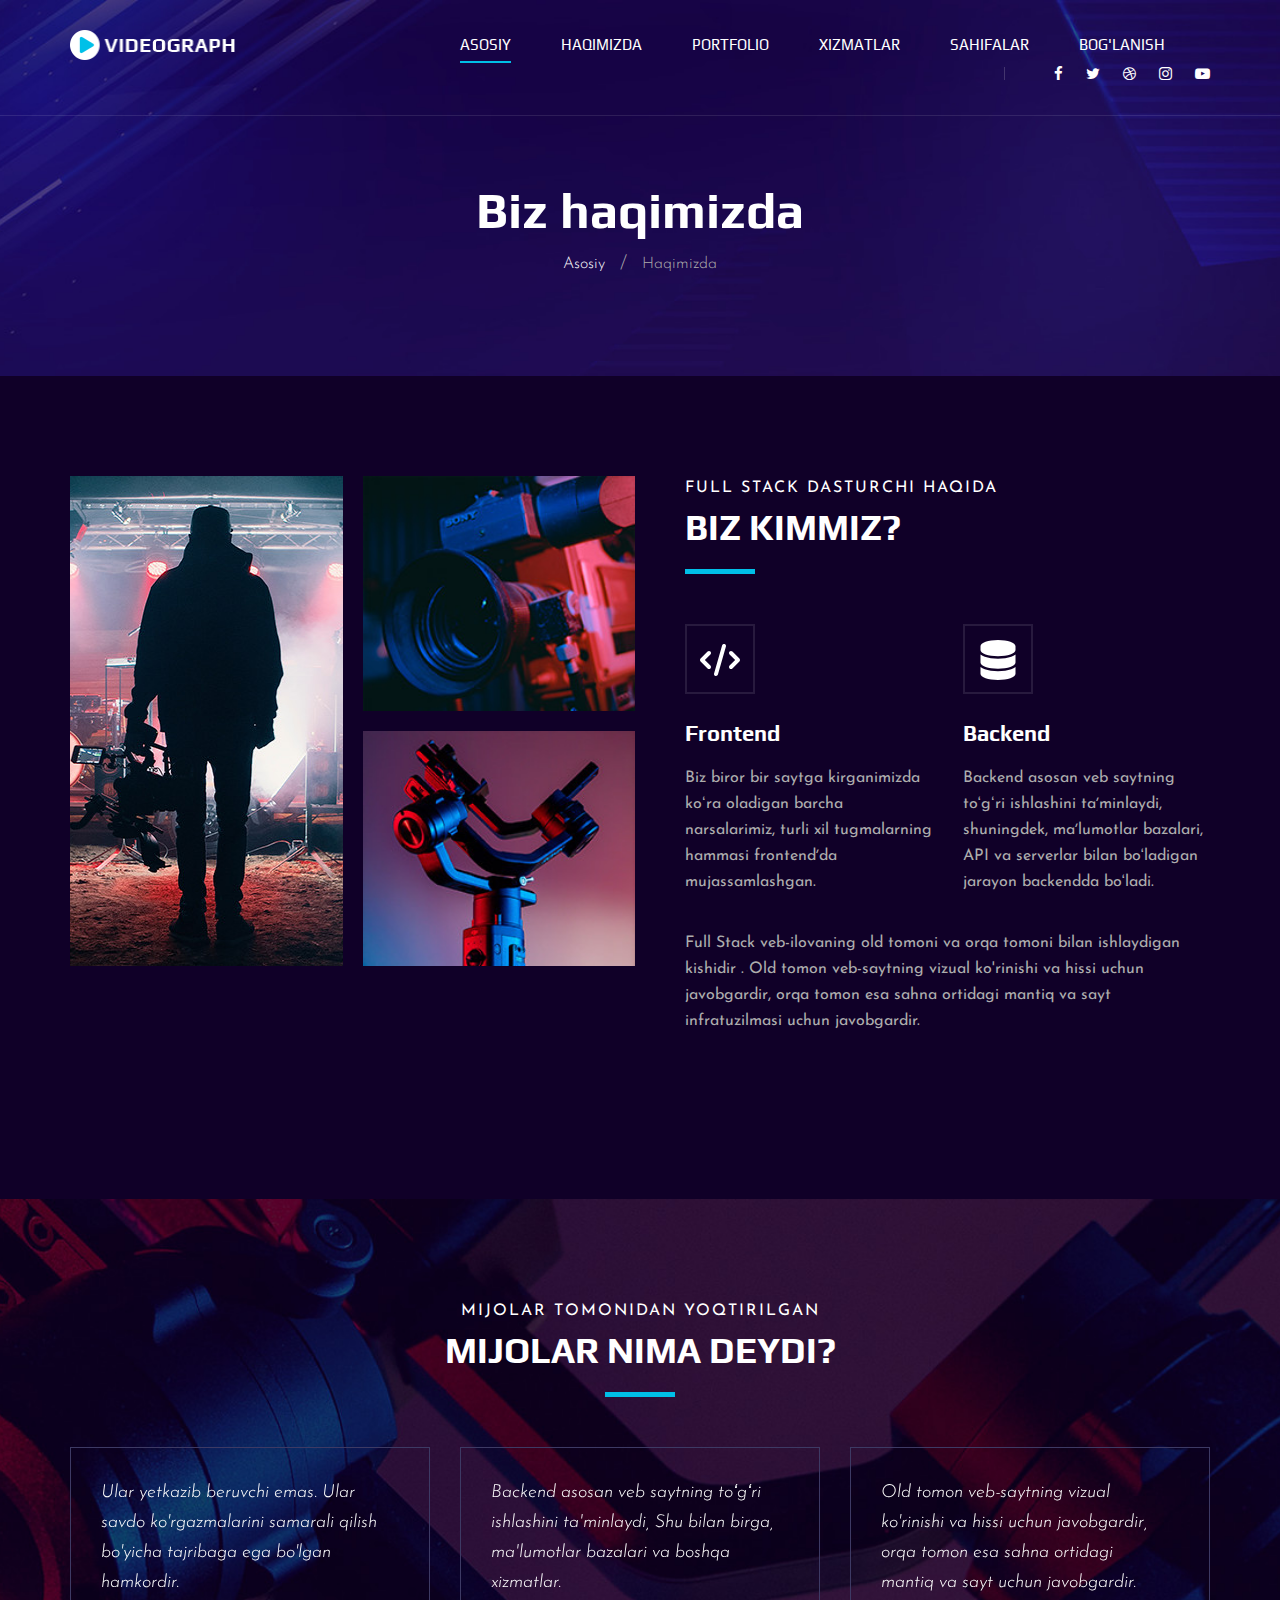
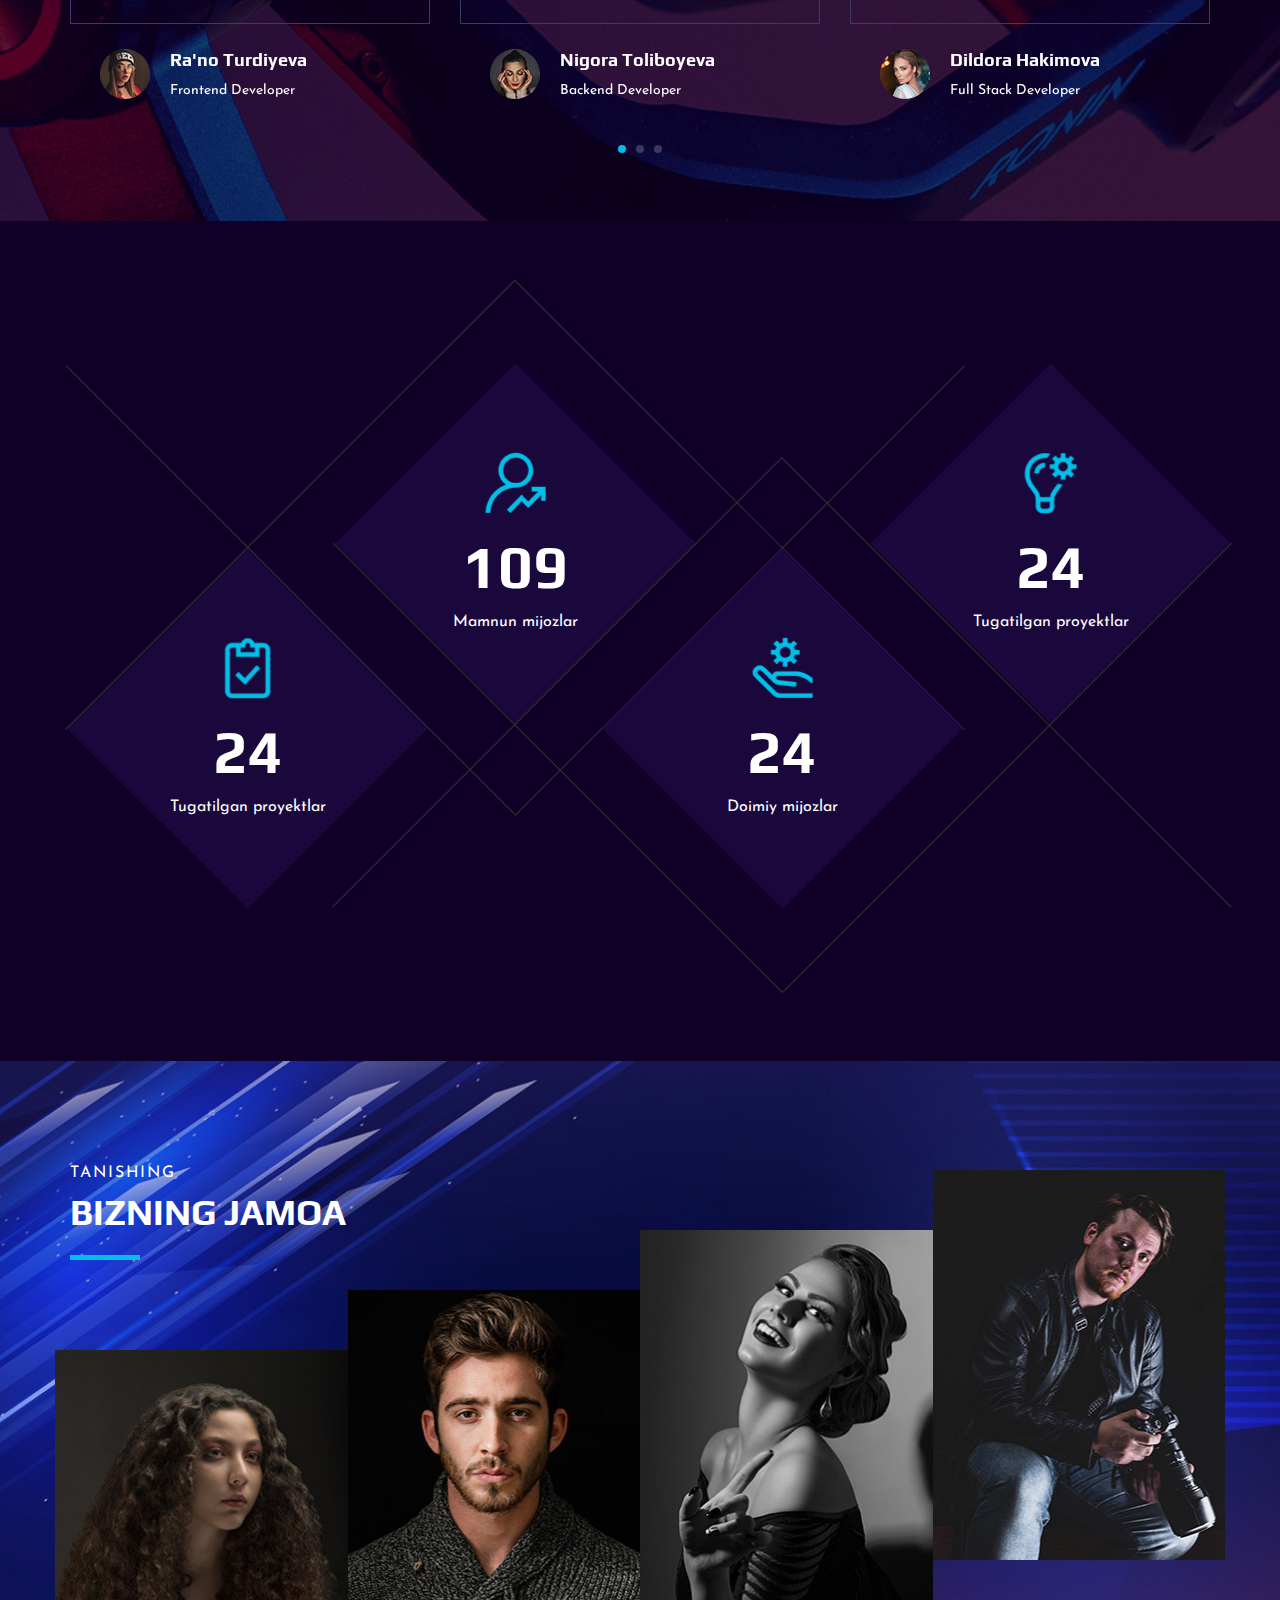
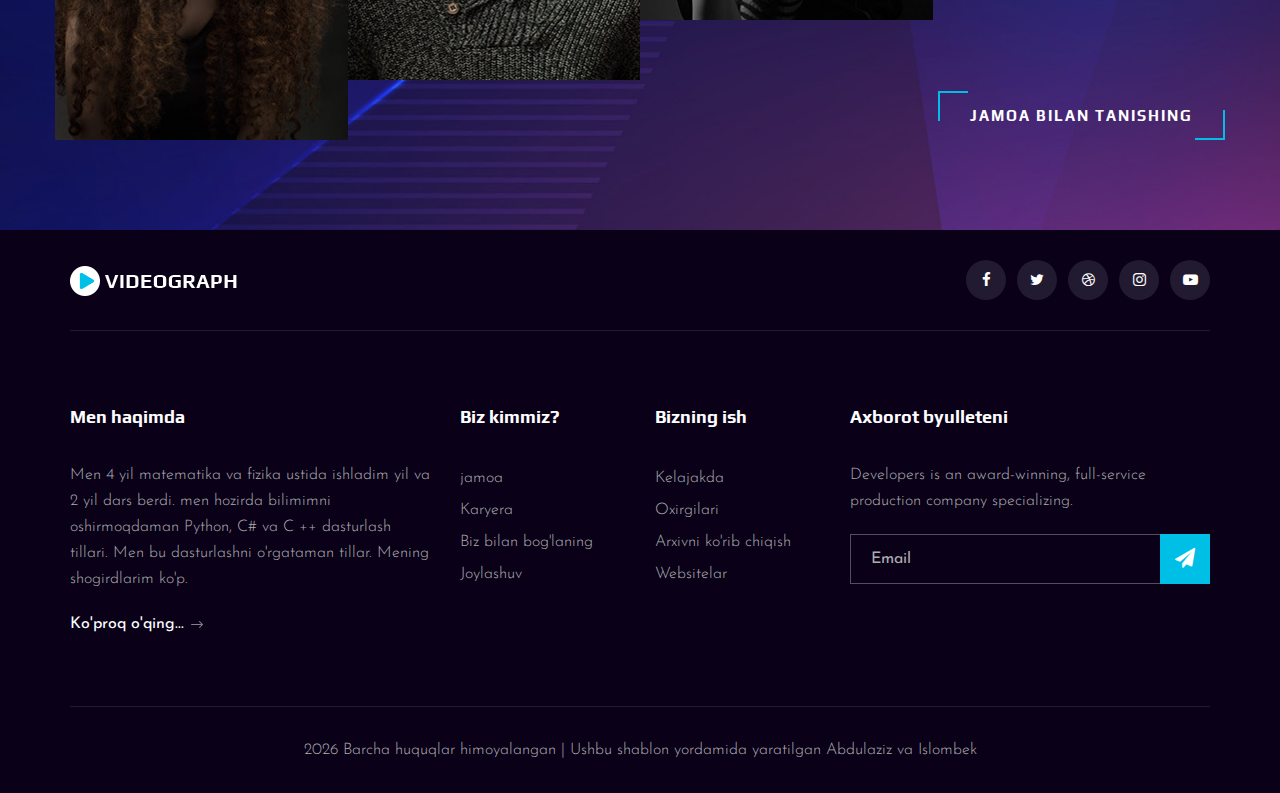
==== commit 4c020a26: "home, about, portfolio sections" ====
--- a/about.html
+++ b/about.html
@@ -43,19 +43,19 @@
                     <div class="header__nav__option">
                         <nav class="header__nav__menu mobile-menu">
                             <ul>
-                                <li><a href="./index.html">Home</a></li>
-                                <li class="active"><a href="./about.html">About</a></li>
+                                <li class="active"><a href="./index.html">Asosiy</a></li>
+                                <li><a href="./about.html">Haqimizda</a></li>
                                 <li><a href="./portfolio.html">Portfolio</a></li>
-                                <li><a href="./services.html">Services</a></li>
-                                <li><a href="#">Pages</a>
+                                <li><a href="./services.html">Xizmatlar</a></li>
+                                <li><a href="#">Sahifalar</a>
                                     <ul class="dropdown">
-                                        <li><a href="./about.html">About</a></li>
+                                        <li><a href="./about.html">Haqimizda</a></li>
                                         <li><a href="./portfolio.html">Portfolio</a></li>
-                                        <li><a href="./blog.html">Blog</a></li>
-                                        <li><a href="./blog-details.html">Blog Details</a></li>
+                                        <li><a href="./blog.html">Blogim</a></li>
+                                        <li><a href="./blog-details.html">Blog Tafsilotlari</a></li>
                                     </ul>
                                 </li>
-                                <li><a href="./contact.html">Contact</a></li>
+                                <li><a href="./contact.html">Bog'lanish</a></li>
                             </ul>
                         </nav>
                         <div class="header__nav__social">
@@ -79,10 +79,10 @@
             <div class="row">
                 <div class="col-lg-12 text-center">
                     <div class="breadcrumb__text">
-                        <h2>About us</h2>
+                        <h2>Biz haqimizda</h2>
                         <div class="breadcrumb__links">
-                            <a href="#">Home</a>
-                            <span>About</span>
+                            <a href="#">Asosiy</a>
+                            <span>Haqimizda</span>
                         </div>
                     </div>
                 </div>
@@ -118,33 +118,38 @@
                 <div class="col-lg-6">
                     <div class="about__text">
                         <div class="section-title">
-                            <span>About videograph</span>
-                            <h2>WHo we are?</h2>
+                            <span>Full Stack Dasturchi haqida</span>
+                            <h2>Biz kimmiz?</h2>
                         </div>
                         <div class="row">
                             <div class="col-lg-6 col-md-6 col-sm-6">
                                 <div class="services__item">
                                     <div class="services__item__icon">
-                                        <img src="img/icons/si-3.png" alt="">
+                                        <img src="./img/icons/code-solid.svg" alt="icon" class="logo-img" width="40"
+                                            height="40">
                                     </div>
-                                    <h4>Video distribution</h4>
-                                    <p>Whether you’re halfway through the editing process, or you.</p>
+                                    <h4>Frontend</h4>
+                                    <p>Biz biror bir saytga kirganimizda koʻra oladigan barcha narsalarimiz, turli xil
+                                        tugmalarning hammasi frontendʼda mujassamlashgan.</p>
                                 </div>
                             </div>
                             <div class="col-lg-6 col-md-6 col-sm-6">
                                 <div class="services__item">
                                     <div class="services__item__icon">
-                                        <img src="img/icons/si-4.png" alt="">
+                                        <img src="./img/icons/database-solid.svg" alt="icon" class="logo-img" width="40"
+                                            height="40">
                                     </div>
-                                    <h4>Video hosting</h4>
-                                    <p>Whether you’re halfway through the editing process, or you.</p>
+                                    <h4>Backend</h4>
+                                    <p>Backend asosan veb saytning toʻgʻri ishlashini taʼminlaydi, shuningdek,
+                                        maʼlumotlar bazalari, API va serverlar bilan
+                                        boʻladigan jarayon backendda boʻladi.</p>
                                 </div>
                             </div>
                         </div>
                         <div class="about__text__desc">
-                            <p>Formed in 2006 by Matt Hobbs and Cael Jones, Videoprah is an award-winning, full-service
-                                production company specializing in commercial, broadcast, tourism & action sport video
-                                production services has been featured.</p>
+                            <p>Full Stack veb-ilovaning old tomoni va orqa tomoni bilan ishlaydigan kishidir . Old tomon
+                                veb-saytning vizual ko'rinishi va hissi uchun javobgardir, orqa tomon esa sahna ortidagi
+                                mantiq va sayt infratuzilmasi uchun javobgardir.</p>
                         </div>
                     </div>
                 </div>
@@ -159,8 +164,8 @@
             <div class="row">
                 <div class="col-lg-12">
                     <div class="section-title center-title">
-                        <span>Loved By Clients</span>
-                        <h2>What clients say?</h2>
+                        <span>MIJOLAR TOMONIDAN YOQTIRILGAN</span>
+                        <h2>MIJOLAR NIMA DEYDI?</h2>
                     </div>
                 </div>
             </div>
@@ -169,16 +174,16 @@
                     <div class="col-lg-4">
                         <div class="testimonial__item">
                             <div class="testimonial__text">
-                                <p>Delivers such a great service that it can benefit all kinds of people from any number
-                                    of industries.</p>
+                                <p> Ular yetkazib beruvchi emas. Ular savdo
+                                    ko'rgazmalarini samarali qilish bo'yicha tajribaga ega bo'lgan hamkordir.</p>
                             </div>
                             <div class="testimonial__author">
                                 <div class="testimonial__author__pic">
                                     <img src="img/testimonial/ta-1.jpg" alt="">
                                 </div>
                                 <div class="testimonial__author__text">
-                                    <h5>Krista Attorn</h5>
-                                    <span>Web Designer</span>
+                                    <h5>Ra'no Turdiyeva</h5>
+                                    <span>Frontend Developer</span>
                                 </div>
                             </div>
                         </div>
@@ -186,16 +191,16 @@
                     <div class="col-lg-4">
                         <div class="testimonial__item">
                             <div class="testimonial__text">
-                                <p>Videographer delivers such a great service that it can benefit all kinds of people
-                                    from any number.</p>
+                                <p>Backend asosan veb saytning toʻgʻri ishlashini taʼminlaydi, Shu bilan birga,
+                                    maʼlumotlar bazalari va boshqa xizmatlar.</p>
                             </div>
                             <div class="testimonial__author">
                                 <div class="testimonial__author__pic">
                                     <img src="img/testimonial/ta-2.jpg" alt="">
                                 </div>
                                 <div class="testimonial__author__text">
-                                    <h5>Krista Attorn</h5>
-                                    <span>Web Designer</span>
+                                    <h5>Nigora Toliboyeva</h5>
+                                    <span>Backend Developer</span>
                                 </div>
                             </div>
                         </div>
@@ -203,16 +208,16 @@
                     <div class="col-lg-4">
                         <div class="testimonial__item">
                             <div class="testimonial__text">
-                                <p>Videographer delivers such a great service that it can benefit all kinds of people
-                                    from any number.</p>
+                                <p>Old tomon veb-saytning vizual ko'rinishi va hissi uchun javobgardir, orqa tomon esa
+                                    sahna ortidagi mantiq va sayt uchun javobgardir.</p>
                             </div>
                             <div class="testimonial__author">
                                 <div class="testimonial__author__pic">
                                     <img src="img/testimonial/ta-3.jpg" alt="">
                                 </div>
                                 <div class="testimonial__author__text">
-                                    <h5>Krista Attorn</h5>
-                                    <span>Web Designer</span>
+                                    <h5>Dildora Hakimova</h5>
+                                    <span>Full Stack Developer</span>
                                 </div>
                             </div>
                         </div>
@@ -220,15 +225,16 @@
                     <div class="col-lg-4">
                         <div class="testimonial__item">
                             <div class="testimonial__text">
-                                <p>Delivers such a great service that it can benefit all kinds of people from any number
-                                    of industries.</p>
+                                <p>Shu qadar ajoyib xizmatni taqdim etadiki, u har qanday raqamdan barcha turdagi
+                                    odamlarga foyda keltirishi mumkin
+                                    tarmoqlar</p>
                             </div>
                             <div class="testimonial__author">
                                 <div class="testimonial__author__pic">
                                     <img src="img/testimonial/ta-1.jpg" alt="">
                                 </div>
                                 <div class="testimonial__author__text">
-                                    <h5>Krista Attorn</h5>
+                                    <h5>Alya Kasandra</h5>
                                     <span>Web Designer</span>
                                 </div>
                             </div>
@@ -237,8 +243,8 @@
                     <div class="col-lg-4">
                         <div class="testimonial__item">
                             <div class="testimonial__text">
-                                <p>Videographer delivers such a great service that it can benefit all kinds of people
-                                    from any number.</p>
+                                <p>Men boshqa ko'rgazma kompaniyalari bilan tajriba o'tkazdim. Men ularga
+                                    o'n ball berganimda, qolganlarga ikkitasini berardim.</p>
                             </div>
                             <div class="testimonial__author">
                                 <div class="testimonial__author__pic">
@@ -267,7 +273,7 @@
                             <div class="counter__item__text">
                                 <img src="img/icons/ci-1.png" alt="">
                                 <h2 class="counter_num">230</h2>
-                                <p>Compled Projects</p>
+                                <p>Tugatilgan proyektlar</p>
                             </div>
                         </div>
                     </div>
@@ -276,7 +282,7 @@
                             <div class="counter__item__text">
                                 <img src="img/icons/ci-2.png" alt="">
                                 <h2 class="counter_num">1068</h2>
-                                <p>Happy clients</p>
+                                <p>Mamnun mijozlar</p>
                             </div>
                         </div>
                     </div>
@@ -285,7 +291,7 @@
                             <div class="counter__item__text">
                                 <img src="img/icons/ci-3.png" alt="">
                                 <h2 class="counter_num">230</h2>
-                                <p>Perspective clients</p>
+                                <p>Doimiy mijozlar</p>
                             </div>
                         </div>
                     </div>
@@ -294,7 +300,7 @@
                             <div class="counter__item__text">
                                 <img src="img/icons/ci-4.png" alt="">
                                 <h2 class="counter_num">230</h2>
-                                <p>Compled Projects</p>
+                                <p>Tugatilgan proyektlar</p>
                             </div>
                         </div>
                     </div>
@@ -310,8 +316,8 @@
             <div class="row">
                 <div class="col-lg-12">
                     <div class="section-title team__title">
-                        <span>Nice to meet</span>
-                        <h2>OUR Team</h2>
+                        <span>Tanishing</span>
+                        <h2>Bizning Jamoa</h2>
                     </div>
                 </div>
             </div>
@@ -319,8 +325,8 @@
                 <div class="col-lg-3 col-md-6 col-sm-6 p-0">
                     <div class="team__item set-bg" data-setbg="img/team/team-1.jpg">
                         <div class="team__item__text">
-                            <h4>AMANDA STONE</h4>
-                            <p>Videographer</p>
+                            <h4>Nigora Xo'jayeva</h4>
+                            <p>Backend Developer</p>
                             <div class="team__item__social">
                                 <a href="#"><i class="fa fa-facebook"></i></a>
                                 <a href="#"><i class="fa fa-twitter"></i></a>
@@ -333,8 +339,8 @@
                 <div class="col-lg-3 col-md-6 col-sm-6 p-0">
                     <div class="team__item team__item--second set-bg" data-setbg="img/team/team-2.jpg">
                         <div class="team__item__text">
-                            <h4>AMANDA STONE</h4>
-                            <p>Videographer</p>
+                            <h4>Islombek Abdinazarov</h4>
+                            <p>Frontend Developer</p>
                             <div class="team__item__social">
                                 <a href="#"><i class="fa fa-facebook"></i></a>
                                 <a href="#"><i class="fa fa-twitter"></i></a>
@@ -347,8 +353,8 @@
                 <div class="col-lg-3 col-md-6 col-sm-6 p-0">
                     <div class="team__item team__item--third set-bg" data-setbg="img/team/team-3.jpg">
                         <div class="team__item__text">
-                            <h4>AMANDA STONE</h4>
-                            <p>Videographer</p>
+                            <h4>Malika Shodiyeva</h4>
+                            <p>Tester</p>
                             <div class="team__item__social">
                                 <a href="#"><i class="fa fa-facebook"></i></a>
                                 <a href="#"><i class="fa fa-twitter"></i></a>
@@ -361,8 +367,8 @@
                 <div class="col-lg-3 col-md-6 col-sm-6 p-0">
                     <div class="team__item team__item--four set-bg" data-setbg="img/team/team-4.jpg">
                         <div class="team__item__text">
-                            <h4>AMANDA STONE</h4>
-                            <p>Videographer</p>
+                            <h4>Shahboz Mamatqulov</h4>
+                            <p>Full Stack Developer</p>
                             <div class="team__item__social">
                                 <a href="#"><i class="fa fa-facebook"></i></a>
                                 <a href="#"><i class="fa fa-twitter"></i></a>
@@ -374,7 +380,7 @@
                 </div>
                 <div class="col-lg-12 p-0">
                     <div class="team__btn">
-                        <a href="#" class="primary-btn">Meet Our Team</a>
+                        <a href="#" class="primary-btn">Jamoa bilan tanishing</a>
                     </div>
                 </div>
             </div>
@@ -407,38 +413,45 @@
                 <div class="row">
                     <div class="col-lg-4 col-md-6 col-sm-6">
                         <div class="footer__option__item">
-                            <h5>About us</h5>
-                            <p>Formed in 2006 by Matt Hobbs and Cael Jones, Videoprah is an award-winning, full-service
-                                production company specializing.</p>
-                            <a href="#" class="read__more">Read more <span class="arrow_right"></span></a>
+                            <h5>Men haqimda</h5>
+                            <p>Men 4 yil matematika va fizika ustida ishladim
+                                yil va 2 yil dars berdi. men
+                                hozirda bilimimni oshirmoqdaman
+                                Python, C# va C ++
+                                dasturlash tillari.
+                                Men bu dasturlashni o'rgataman
+                                tillar.
+                                Mening shogirdlarim ko'p.
+                            </p>
+                            <a href="#" class="read__more">Ko'proq o'qing...<span class="arrow_right"></span></a>
                         </div>
                     </div>
                     <div class="col-lg-2 col-md-3 col-sm-3">
                         <div class="footer__option__item">
-                            <h5>Who we are</h5>
+                            <h5>Biz kimmiz?</h5>
                             <ul>
-                                <li><a href="#">Team</a></li>
-                                <li><a href="#">Carrers</a></li>
-                                <li><a href="#">Contact us</a></li>
-                                <li><a href="#">Locations</a></li>
+                                <li><a href="#">jamoa</a></li>
+                                <li><a href="#">Karyera</a></li>
+                                <li><a href="#">Biz bilan bog'laning</a></li>
+                                <li><a href="#">Joylashuv</a></li>
                             </ul>
                         </div>
                     </div>
                     <div class="col-lg-2 col-md-3 col-sm-3">
                         <div class="footer__option__item">
-                            <h5>Our work</h5>
+                            <h5>Bizning ish</h5>
                             <ul>
-                                <li><a href="#">Feature</a></li>
-                                <li><a href="#">Latest</a></li>
-                                <li><a href="#">Browse Archive</a></li>
-                                <li><a href="#">Video for web</a></li>
+                                <li><a href="#">Kelajakda</a></li>
+                                <li><a href="#">Oxirgilari</a></li>
+                                <li><a href="#">Arxivni ko'rib chiqish</a></li>
+                                <li><a href="#">Websitelar</a></li>
                             </ul>
                         </div>
                     </div>
                     <div class="col-lg-4 col-md-12">
                         <div class="footer__option__item">
-                            <h5>Newsletter</h5>
-                            <p>Videoprah is an award-winning, full-service production company specializing.</p>
+                            <h5>Axborot byulleteni</h5>
+                            <p>Developers is an award-winning, full-service production company specializing.</p>
                             <form action="#">
                                 <input type="text" placeholder="Email">
                                 <button type="submit"><i class="fa fa-send"></i></button>
@@ -451,14 +464,12 @@
                 <div class="row">
                     <div class="col-lg-12 text-center">
                         <!-- Link back to Colorlib can't be removed. Template is licensed under CC BY 3.0. -->
-                        <p class="footer__copyright__text">Copyright &copy;
+                        <p class="footer__copyright__text">
                             <script>
                                 document.write(new Date().getFullYear());
                             </script>
-                            All rights reserved | This template is made with <i class="fa fa-heart-o"
-                                aria-hidden="true"></i> by <a href="https://colorlib.com" target="_blank">Colorlib</a>
+                            Barcha huquqlar himoyalangan | Ushbu shablon yordamida yaratilgan Abdulaziz va Islombek</a>
                         </p>
-                        <!-- Link back to Colorlib can't be removed. Template is licensed under CC BY 3.0. -->
                     </div>
                 </div>
             </div>
--- a/css/style.css
+++ b/css/style.css
@@ -792,7 +792,7 @@
 }
 .blog__item.latest__item:hover {
   border: 1px solid #222222 !important;
-  background: url(../img/blog/blog-1.jpg);
+  background: url(../img/blog/blog1.jpg);
   background-size: cover;
 }
 
@@ -1046,6 +1046,14 @@
 }
 .about__text .services__item .services__item__icon:after {
   border-color: #281A3E;
+}
+
+/* .logo-img {
+  color: white;
+} */
+
+.logo-img {
+  filter: brightness(0) invert(1);
 }
 
 .about__text__desc {
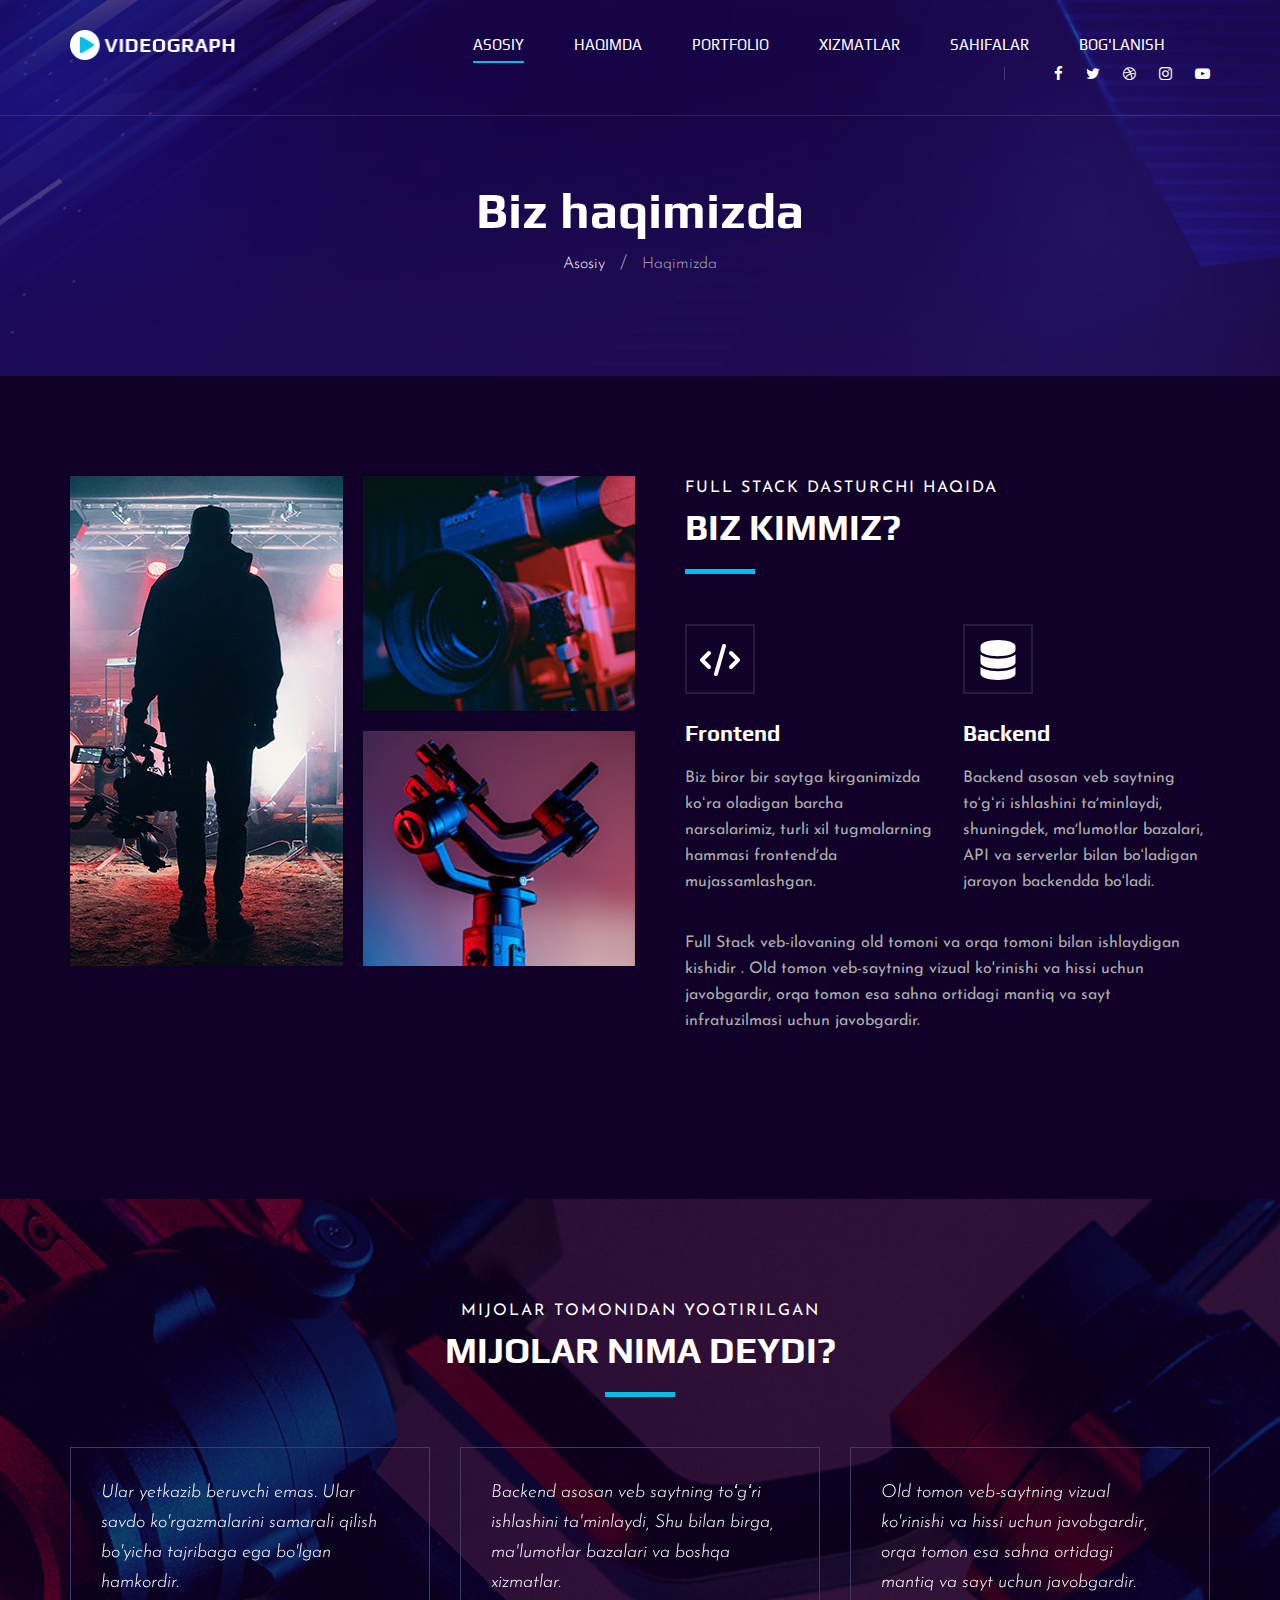
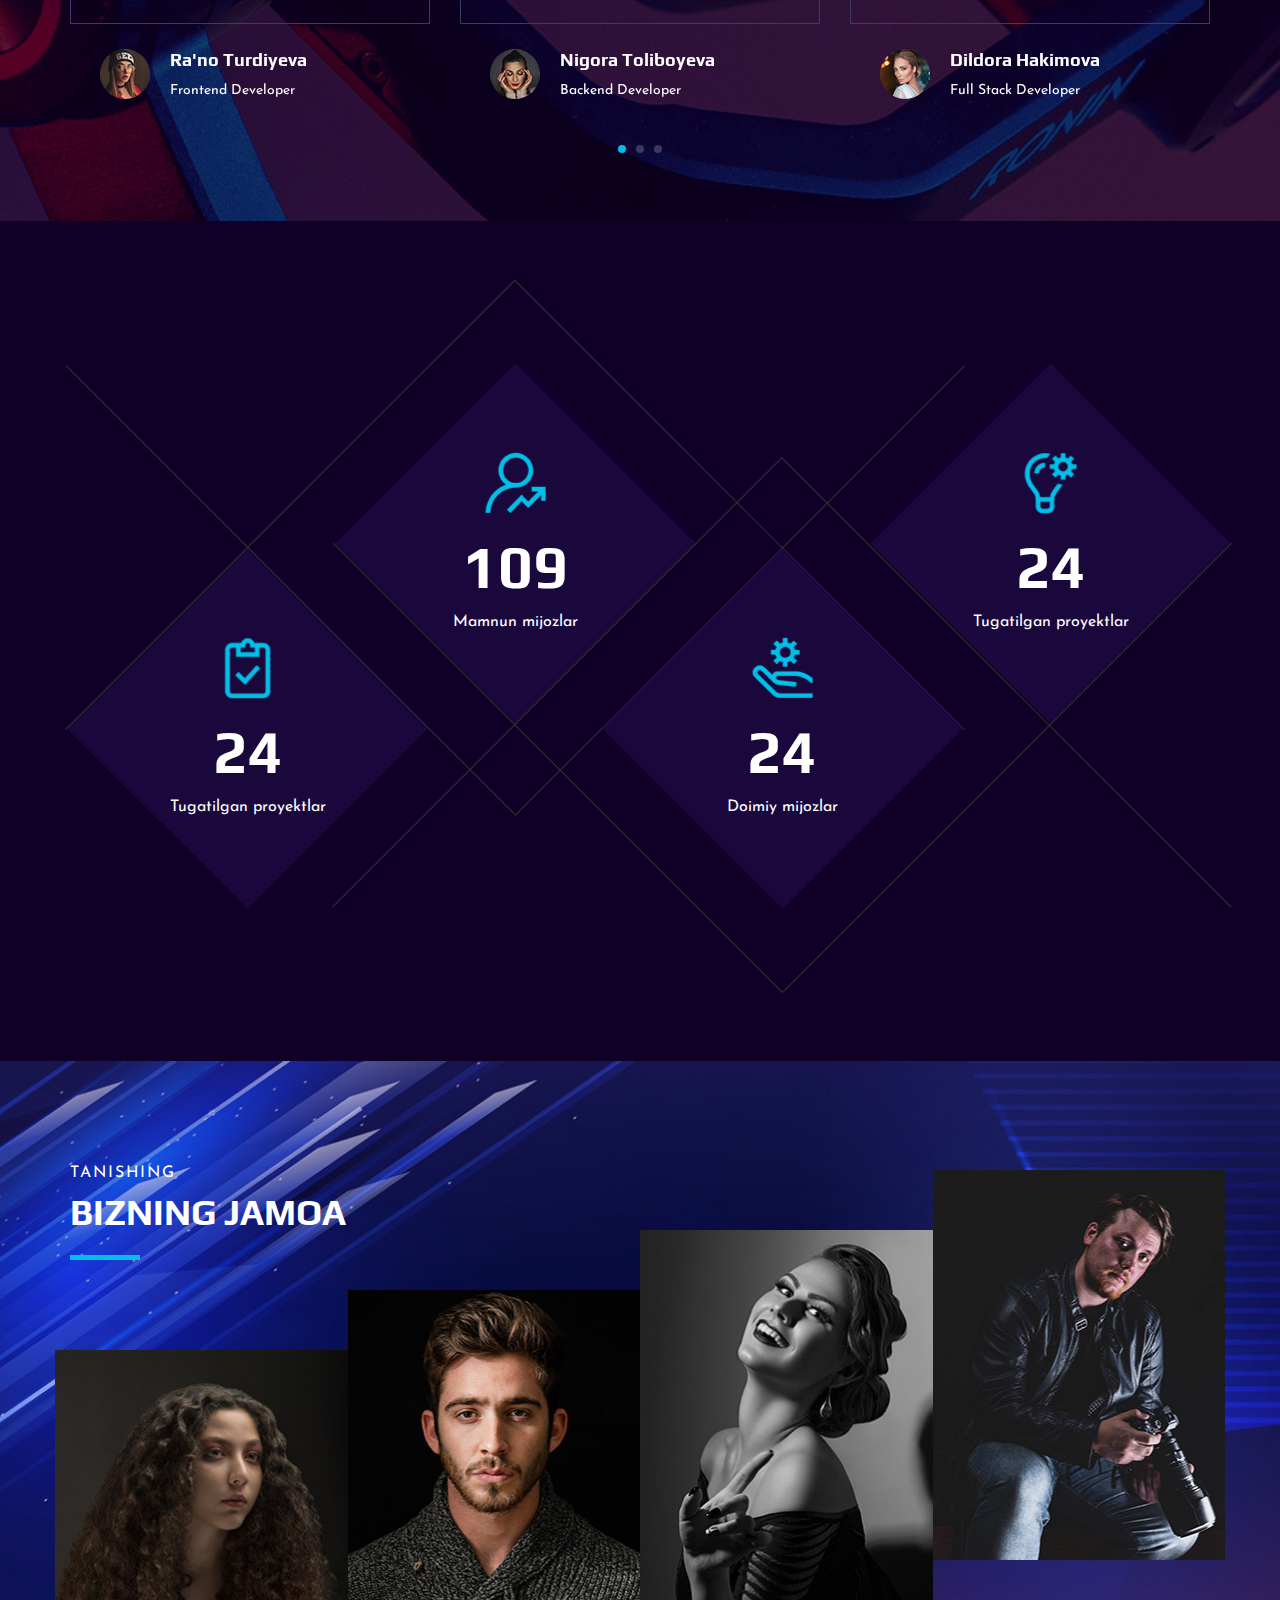
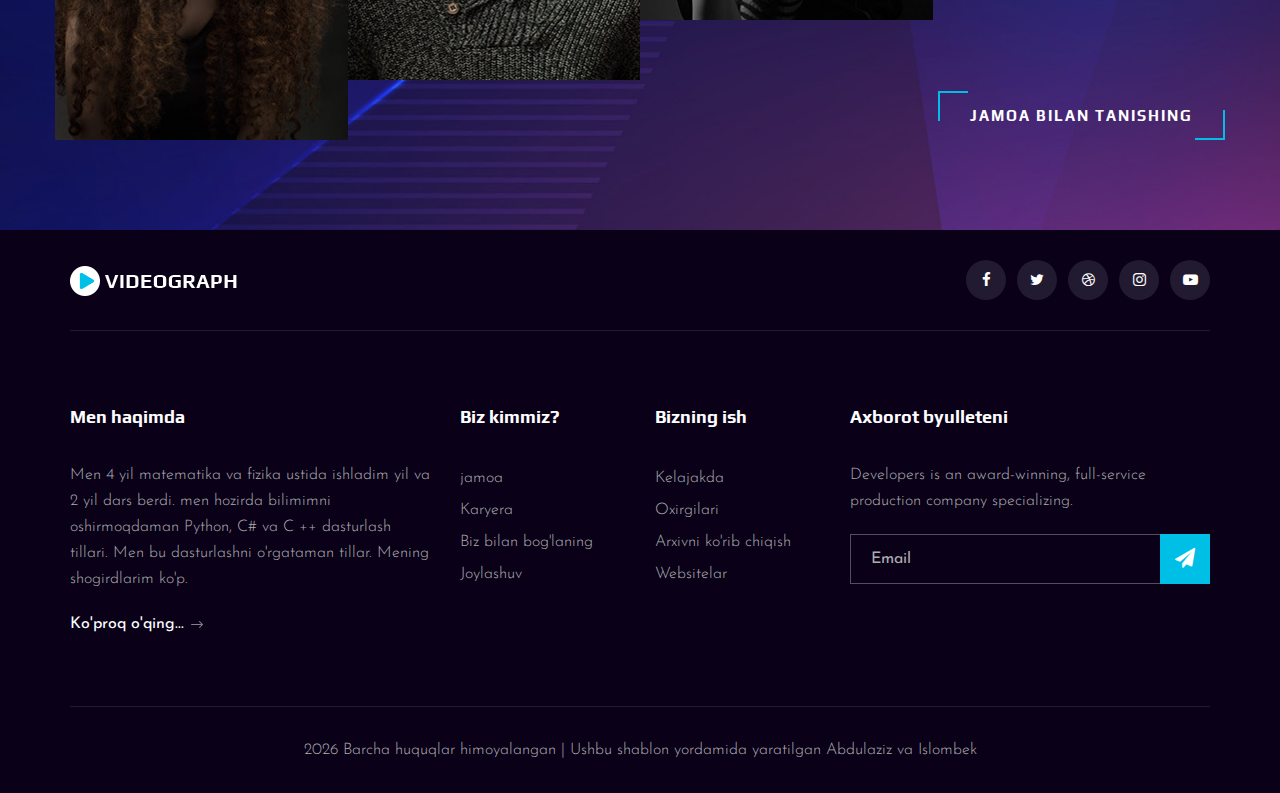
==== commit 48b5f480: "some mistakes" ====
--- a/about.html
+++ b/about.html
@@ -44,12 +44,12 @@
                         <nav class="header__nav__menu mobile-menu">
                             <ul>
                                 <li class="active"><a href="./index.html">Asosiy</a></li>
-                                <li><a href="./about.html">Haqimizda</a></li>
+                                <li><a href="./about.html">Haqimda</a></li>
                                 <li><a href="./portfolio.html">Portfolio</a></li>
                                 <li><a href="./services.html">Xizmatlar</a></li>
                                 <li><a href="#">Sahifalar</a>
                                     <ul class="dropdown">
-                                        <li><a href="./about.html">Haqimizda</a></li>
+                                        <li><a href="./about.html">Haqimda</a></li>
                                         <li><a href="./portfolio.html">Portfolio</a></li>
                                         <li><a href="./blog.html">Blogim</a></li>
                                         <li><a href="./blog-details.html">Blog Tafsilotlari</a></li>
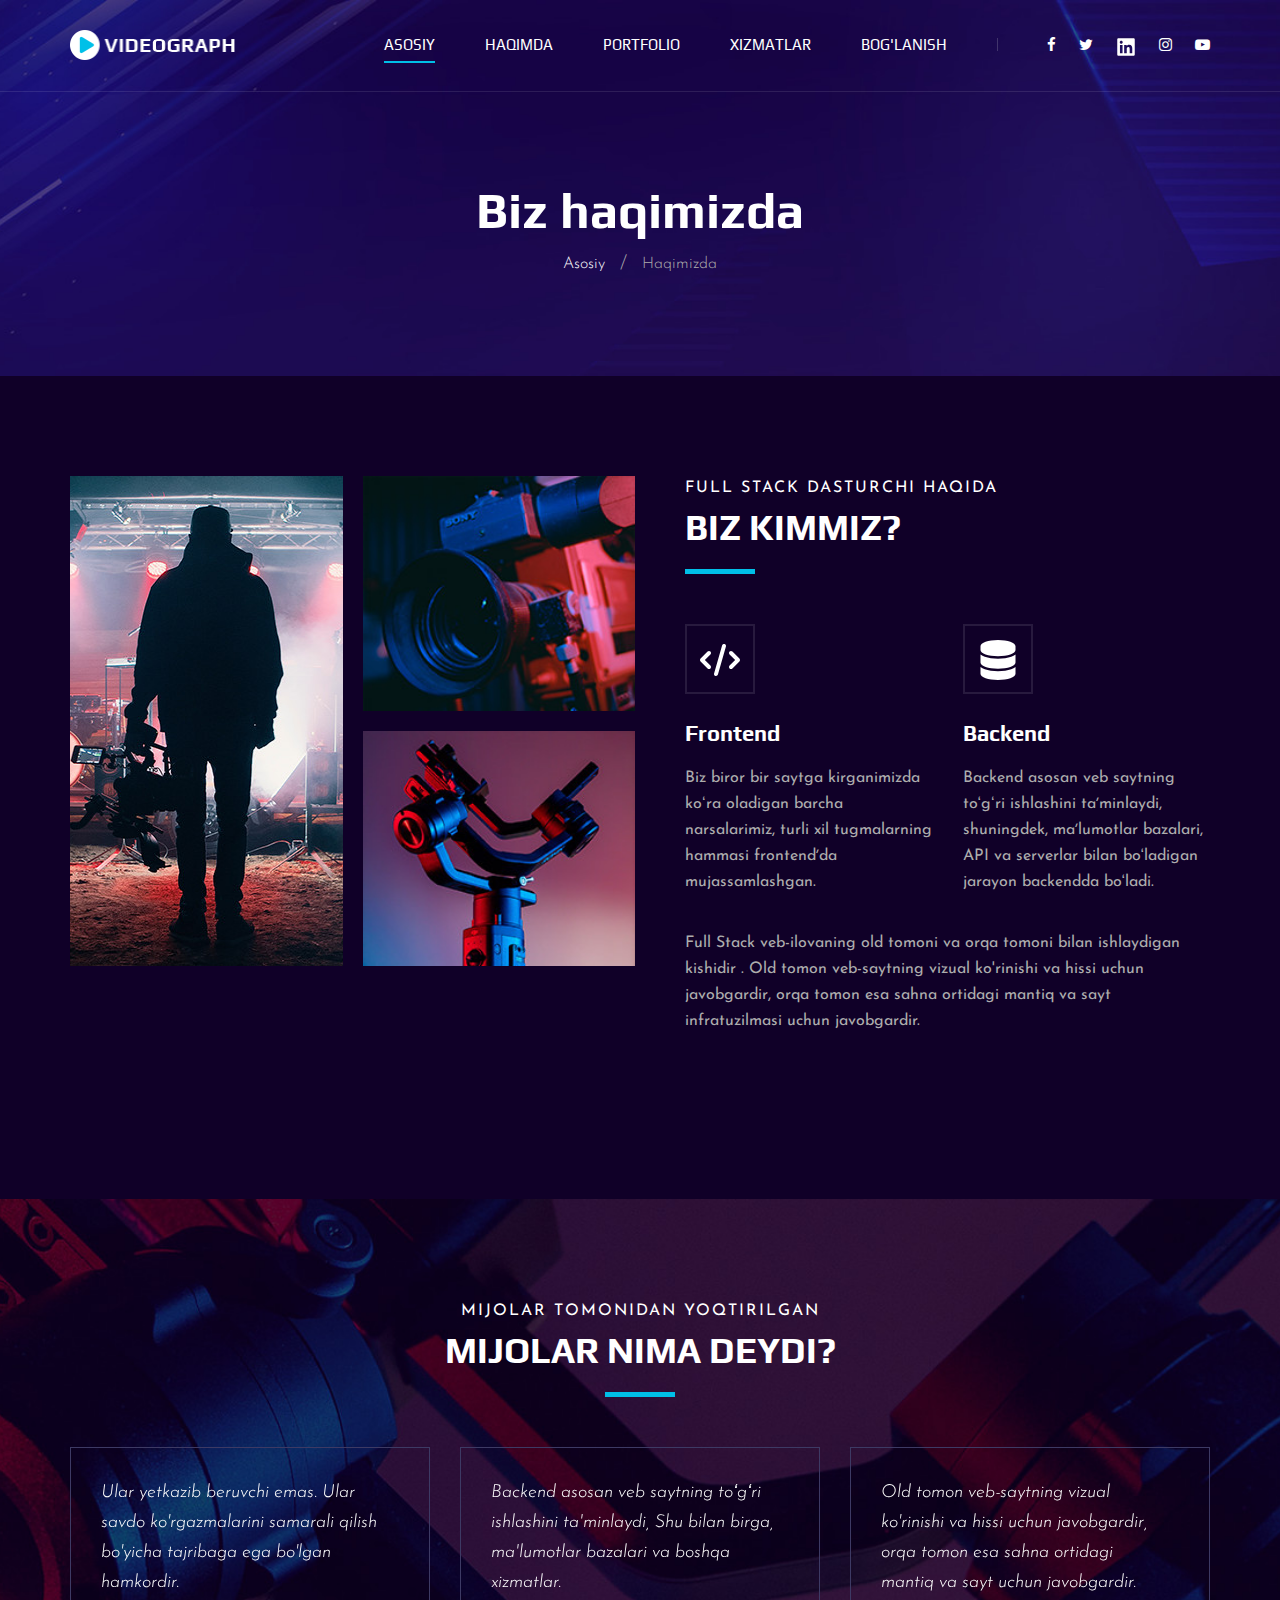
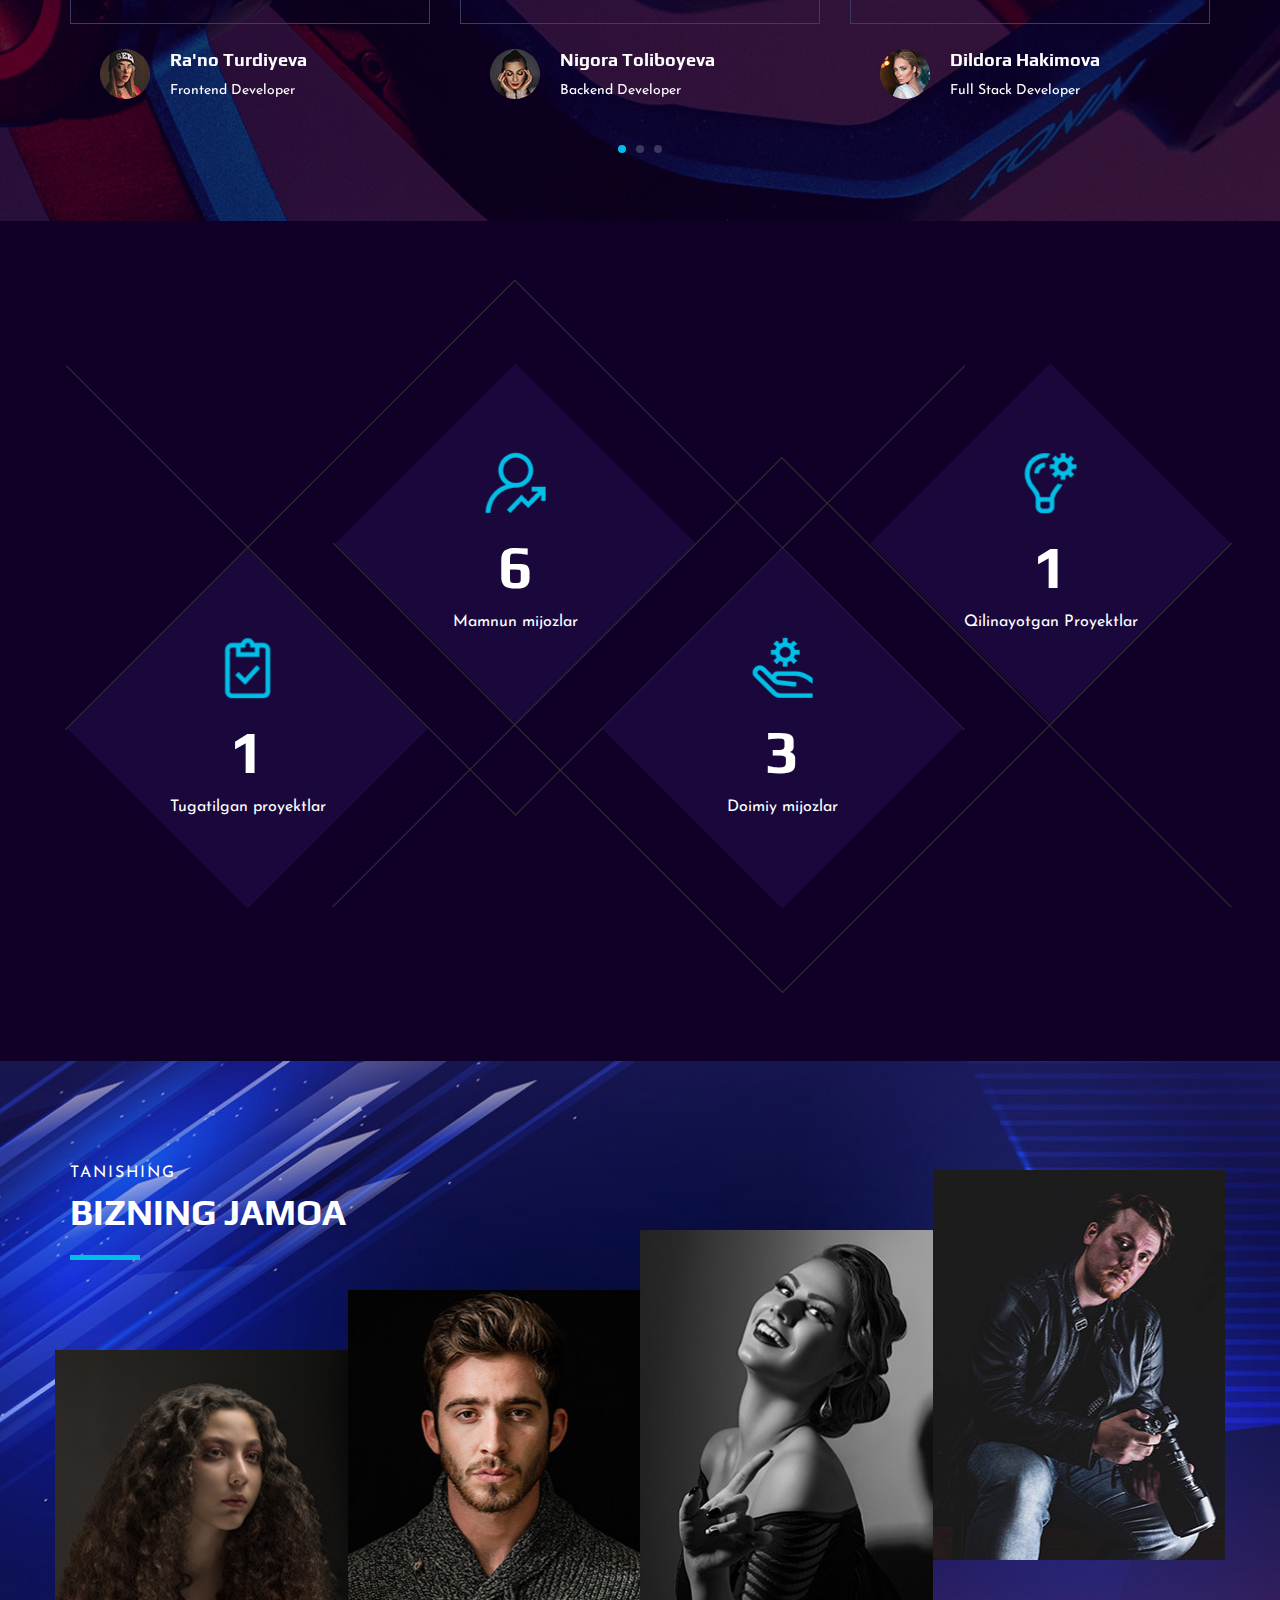
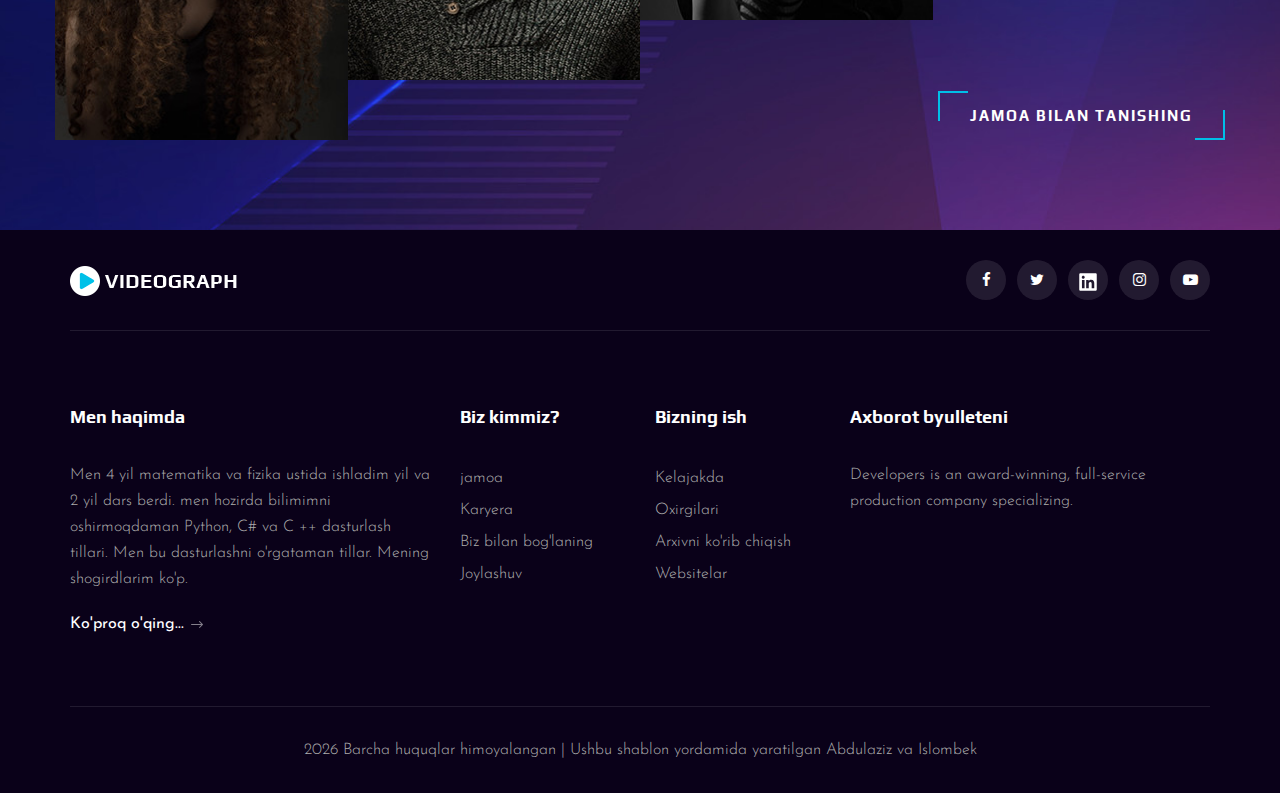
==== commit 011040ad: "finish" ====
--- a/about.html
+++ b/about.html
@@ -47,23 +47,15 @@
                                 <li><a href="./about.html">Haqimda</a></li>
                                 <li><a href="./portfolio.html">Portfolio</a></li>
                                 <li><a href="./services.html">Xizmatlar</a></li>
-                                <li><a href="#">Sahifalar</a>
-                                    <ul class="dropdown">
-                                        <li><a href="./about.html">Haqimda</a></li>
-                                        <li><a href="./portfolio.html">Portfolio</a></li>
-                                        <li><a href="./blog.html">Blogim</a></li>
-                                        <li><a href="./blog-details.html">Blog Tafsilotlari</a></li>
-                                    </ul>
-                                </li>
                                 <li><a href="./contact.html">Bog'lanish</a></li>
                             </ul>
                         </nav>
                         <div class="header__nav__social">
-                            <a href="#"><i class="fa fa-facebook"></i></a>
-                            <a href="#"><i class="fa fa-twitter"></i></a>
-                            <a href="#"><i class="fa fa-dribbble"></i></a>
-                            <a href="#"><i class="fa fa-instagram"></i></a>
-                            <a href="#"><i class="fa fa-youtube-play"></i></a>
+                            <a href="https://www.facebook.com/business/learn/facebook-link-ads"><i class="fa fa-facebook"></i></a>
+                            <a href="https://help.twitter.com/ru/using-twitter/tweet-and-moment-url"><i class="fa fa-twitter"></i></a>
+                            <a href="https://ru.linkedin.com/"><img src="./img/icons/linkedin.svg" alt="" class="logo-img" width="20" height="20"></a>
+                            <a href="https://help.instagram.com/372819389498306"><i class="fa fa-instagram"></i></a>
+                            <a href="https://www.youtube.com."><i class="fa fa-youtube-play"></i></a>
                         </div>
                     </div>
                 </div>
@@ -72,7 +64,6 @@
         </div>
     </header>
     <!-- Header End -->
-
     <!-- Breadcrumb Begin -->
     <div class="breadcrumb-option spad set-bg" data-setbg="img/breadcrumb-bg.jpg">
         <div class="container">
@@ -81,7 +72,7 @@
                     <div class="breadcrumb__text">
                         <h2>Biz haqimizda</h2>
                         <div class="breadcrumb__links">
-                            <a href="#">Asosiy</a>
+                            <a href="./index.html">Asosiy</a>
                             <span>Haqimizda</span>
                         </div>
                     </div>
@@ -272,7 +263,7 @@
                         <div class="counter__item">
                             <div class="counter__item__text">
                                 <img src="img/icons/ci-1.png" alt="">
-                                <h2 class="counter_num">230</h2>
+                                <h2 class="counter_num">4</h2>
                                 <p>Tugatilgan proyektlar</p>
                             </div>
                         </div>
@@ -281,7 +272,7 @@
                         <div class="counter__item second__item">
                             <div class="counter__item__text">
                                 <img src="img/icons/ci-2.png" alt="">
-                                <h2 class="counter_num">1068</h2>
+                                <h2 class="counter_num">50</h2>
                                 <p>Mamnun mijozlar</p>
                             </div>
                         </div>
@@ -290,7 +281,7 @@
                         <div class="counter__item third__item">
                             <div class="counter__item__text">
                                 <img src="img/icons/ci-3.png" alt="">
-                                <h2 class="counter_num">230</h2>
+                                <h2 class="counter_num">20</h2>
                                 <p>Doimiy mijozlar</p>
                             </div>
                         </div>
@@ -299,8 +290,8 @@
                         <div class="counter__item four__item">
                             <div class="counter__item__text">
                                 <img src="img/icons/ci-4.png" alt="">
-                                <h2 class="counter_num">230</h2>
-                                <p>Tugatilgan proyektlar</p>
+                                <h2 class="counter_num">3</h2>
+                                <p>Qilinayotgan Proyektlar</p>
                             </div>
                         </div>
                     </div>
@@ -380,7 +371,7 @@
                 </div>
                 <div class="col-lg-12 p-0">
                     <div class="team__btn">
-                        <a href="#" class="primary-btn">Jamoa bilan tanishing</a>
+                        <a href="./services.html" class="primary-btn">Jamoa bilan tanishing</a>
                     </div>
                 </div>
             </div>
@@ -400,11 +391,11 @@
                     </div>
                     <div class="col-lg-6 col-md-6">
                         <div class="footer__top__social">
-                            <a href="#"><i class="fa fa-facebook"></i></a>
-                            <a href="#"><i class="fa fa-twitter"></i></a>
-                            <a href="#"><i class="fa fa-dribbble"></i></a>
-                            <a href="#"><i class="fa fa-instagram"></i></a>
-                            <a href="#"><i class="fa fa-youtube-play"></i></a>
+                            <a href="https://www.facebook.com/business/learn/facebook-link-ads"><i class="fa fa-facebook"></i></a>
+                            <a href="https://help.twitter.com/ru/using-twitter/tweet-and-moment-url"><i class="fa fa-twitter"></i></a>
+                            <a href="https://ru.linkedin.com/"><img src="./img/icons/linkedin.svg" alt="" class="logo-img" width="20" height="20"></a>
+                            <a href="https://help.instagram.com/372819389498306"><i class="fa fa-instagram"></i></a>
+                            <a href="https://www.youtube.com."><i class="fa fa-youtube-play"></i></a>
                         </div>
                     </div>
                 </div>
@@ -452,10 +443,6 @@
                         <div class="footer__option__item">
                             <h5>Axborot byulleteni</h5>
                             <p>Developers is an award-winning, full-service production company specializing.</p>
-                            <form action="#">
-                                <input type="text" placeholder="Email">
-                                <button type="submit"><i class="fa fa-send"></i></button>
-                            </form>
                         </div>
                     </div>
                 </div>
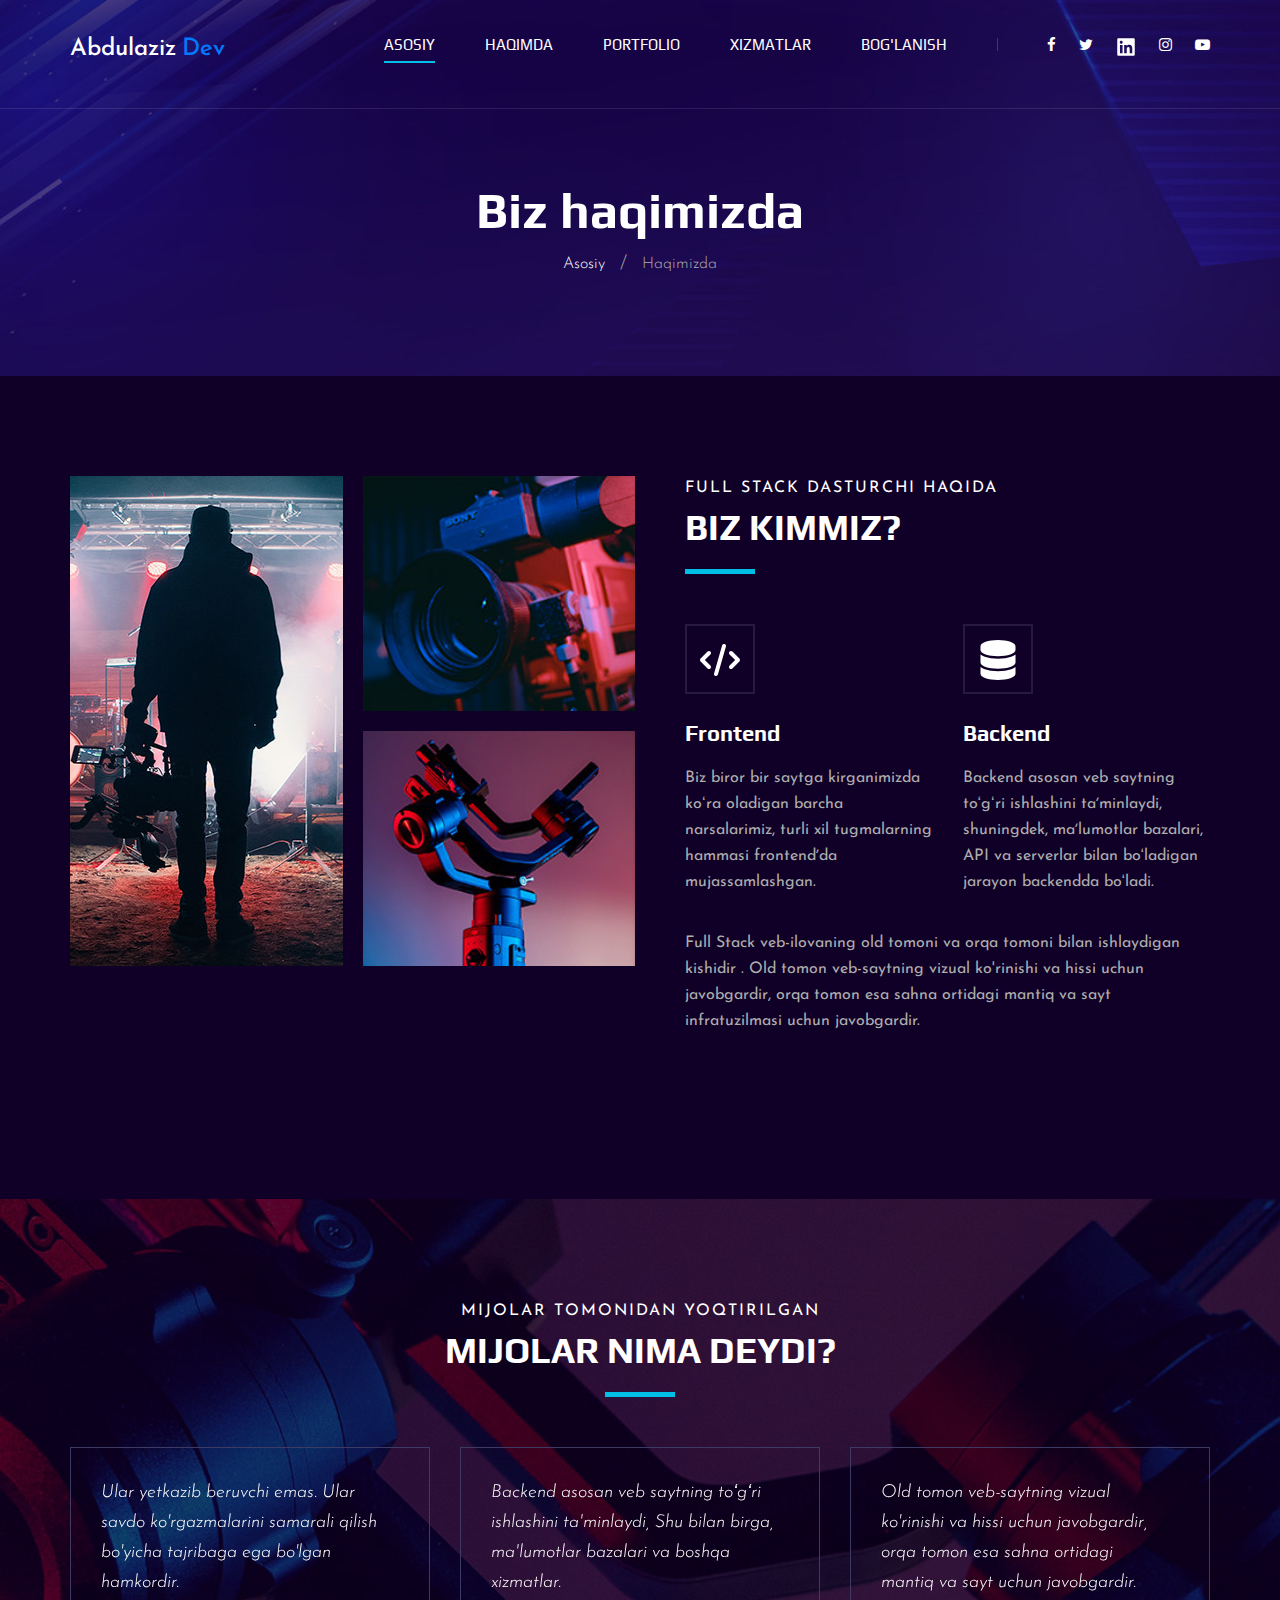
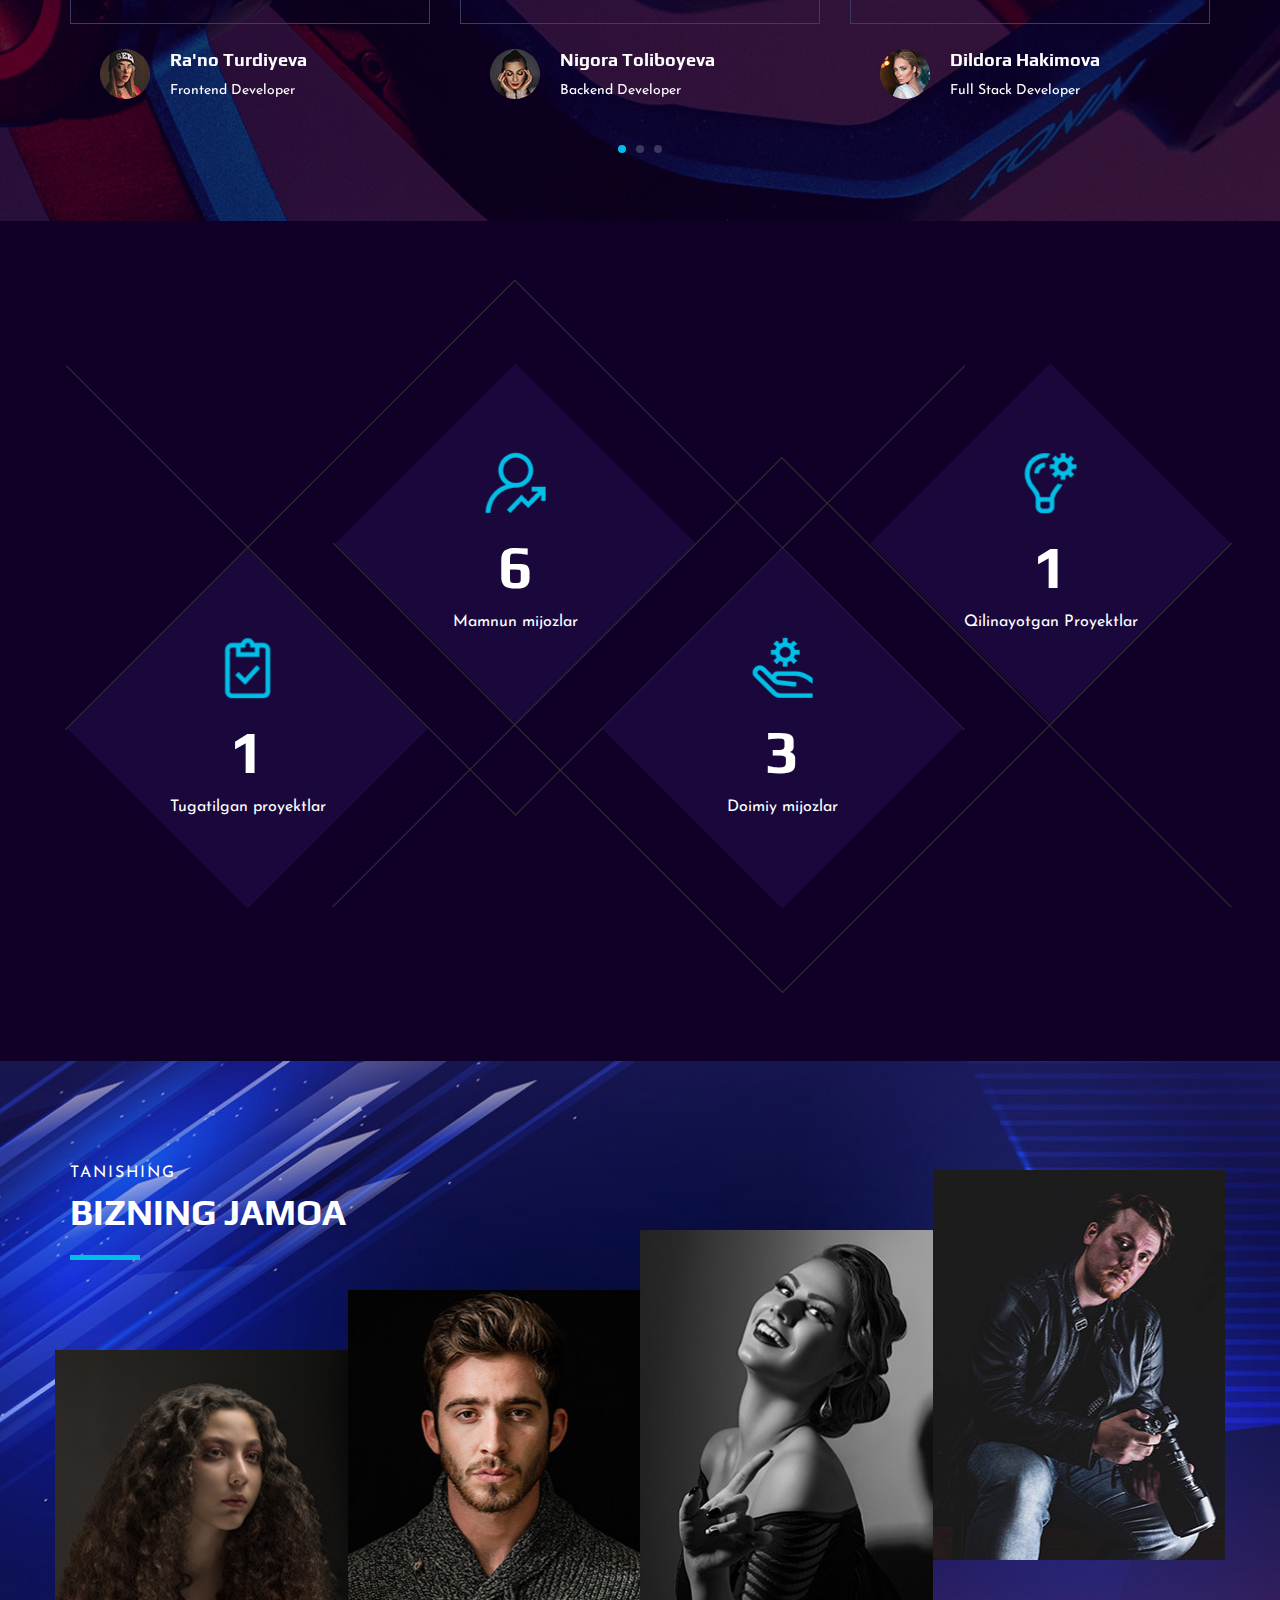
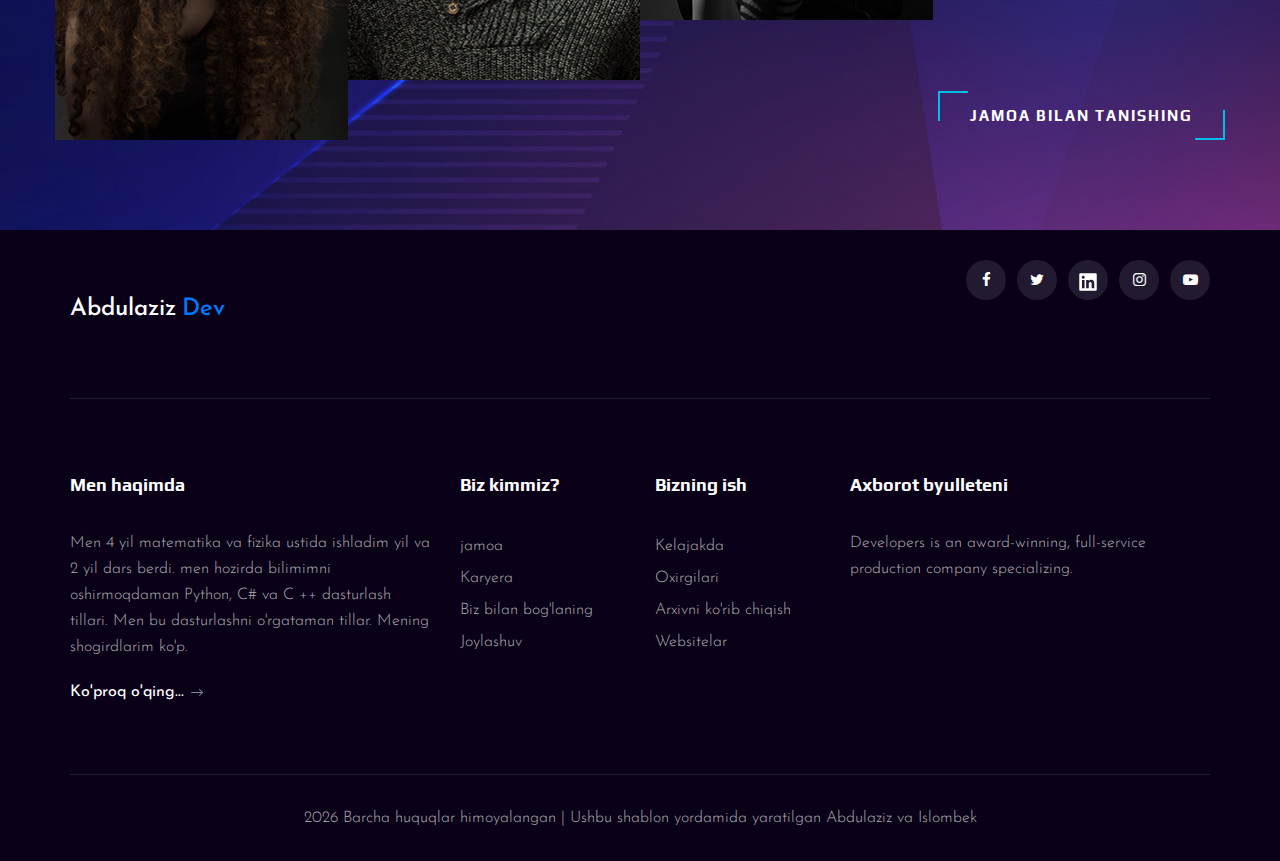
==== commit bfc5036e: "work with logo" ====
--- a/about.html
+++ b/about.html
@@ -36,7 +36,9 @@
             <div class="row">
                 <div class="col-lg-2">
                     <div class="header__logo">
-                        <a href="./index.html"><img src="img/logo.png" alt=""></a>
+                        <a class="navbar-brand h1" href="/">
+                            <span class="text-white h4">Abdulaziz</span> <span class="text-primary h4">Dev</span>
+                        </a>
                     </div>
                 </div>
                 <div class="col-lg-10">
@@ -385,8 +387,10 @@
             <div class="footer__top">
                 <div class="row">
                     <div class="col-lg-6 col-md-6">
-                        <div class="footer__top__logo">
-                            <a href="#"><img src="img/logo.png" alt=""></a>
+                        <div class="header__logo">
+                            <a class="navbar-brand h1" href="/">
+                                <span class="text-white h4">Abdulaziz</span> <span class="text-primary h4">Dev</span>
+                            </a>
                         </div>
                     </div>
                     <div class="col-lg-6 col-md-6">
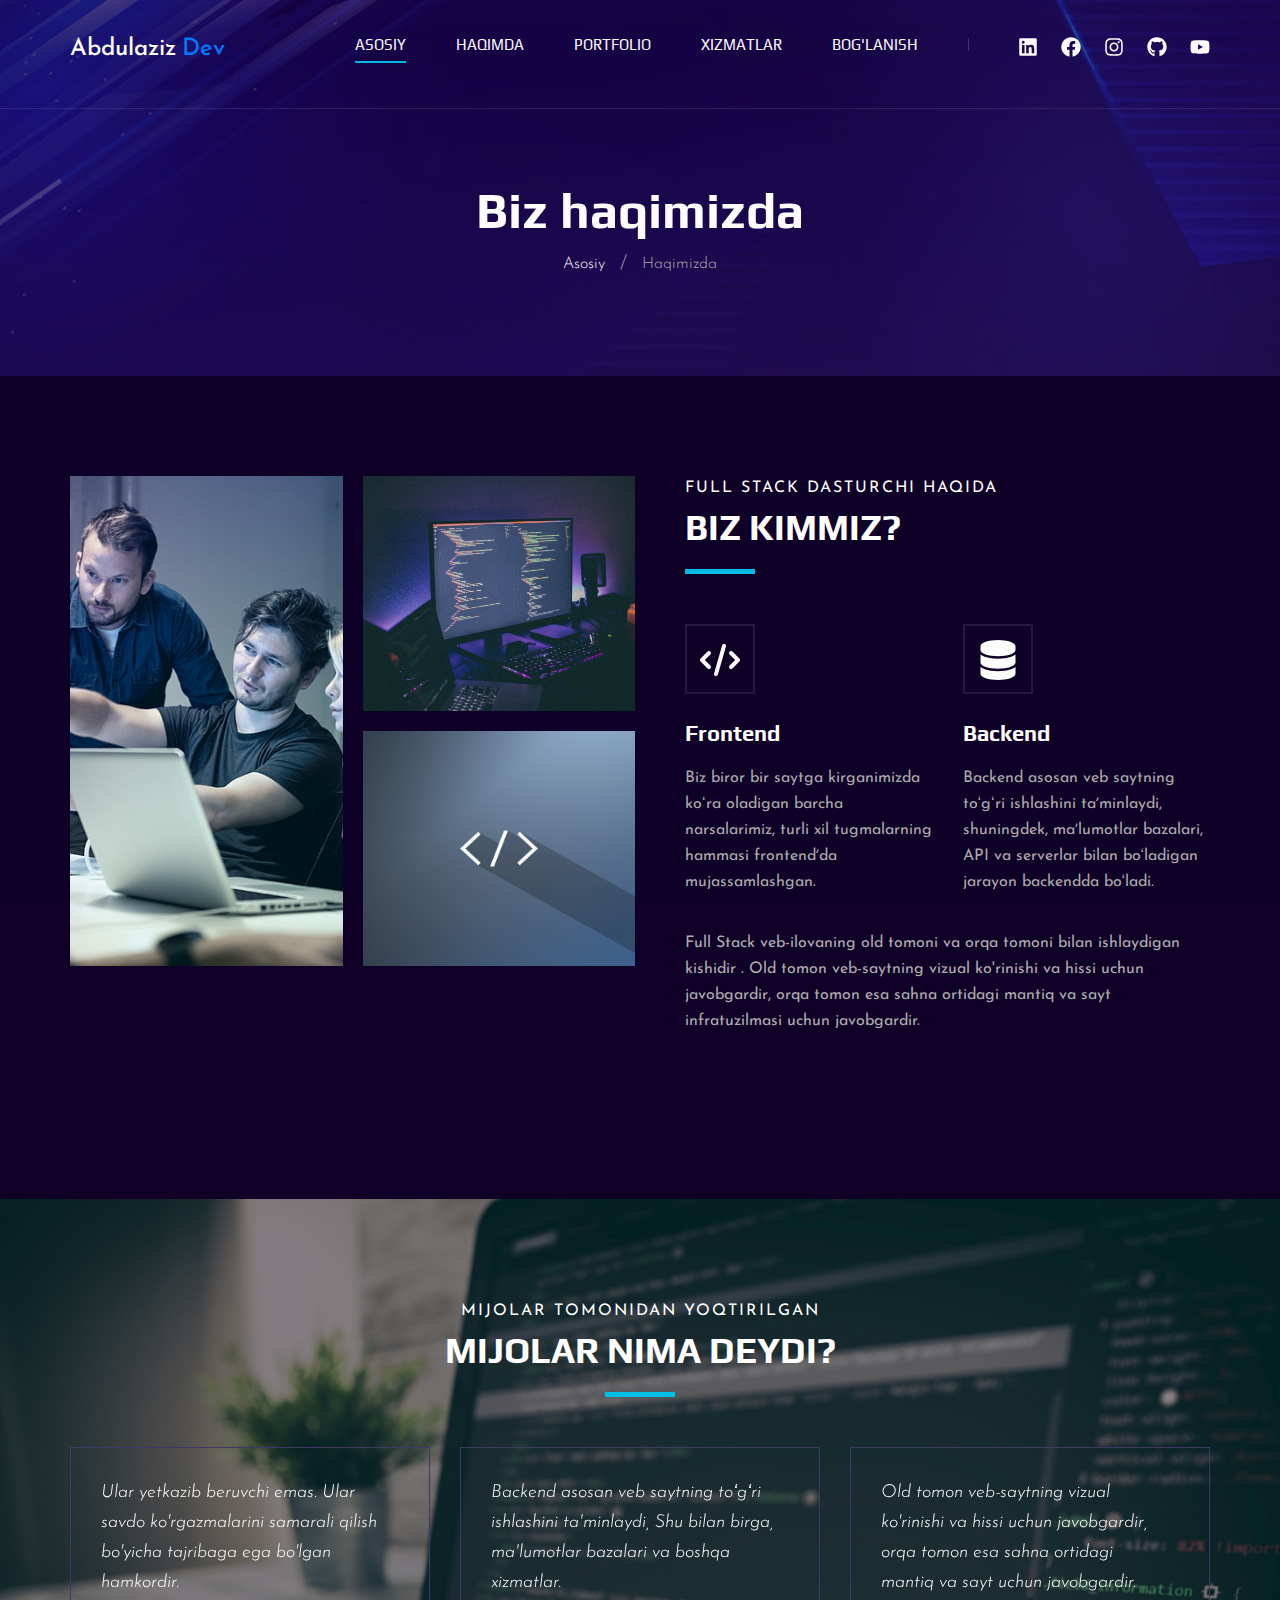
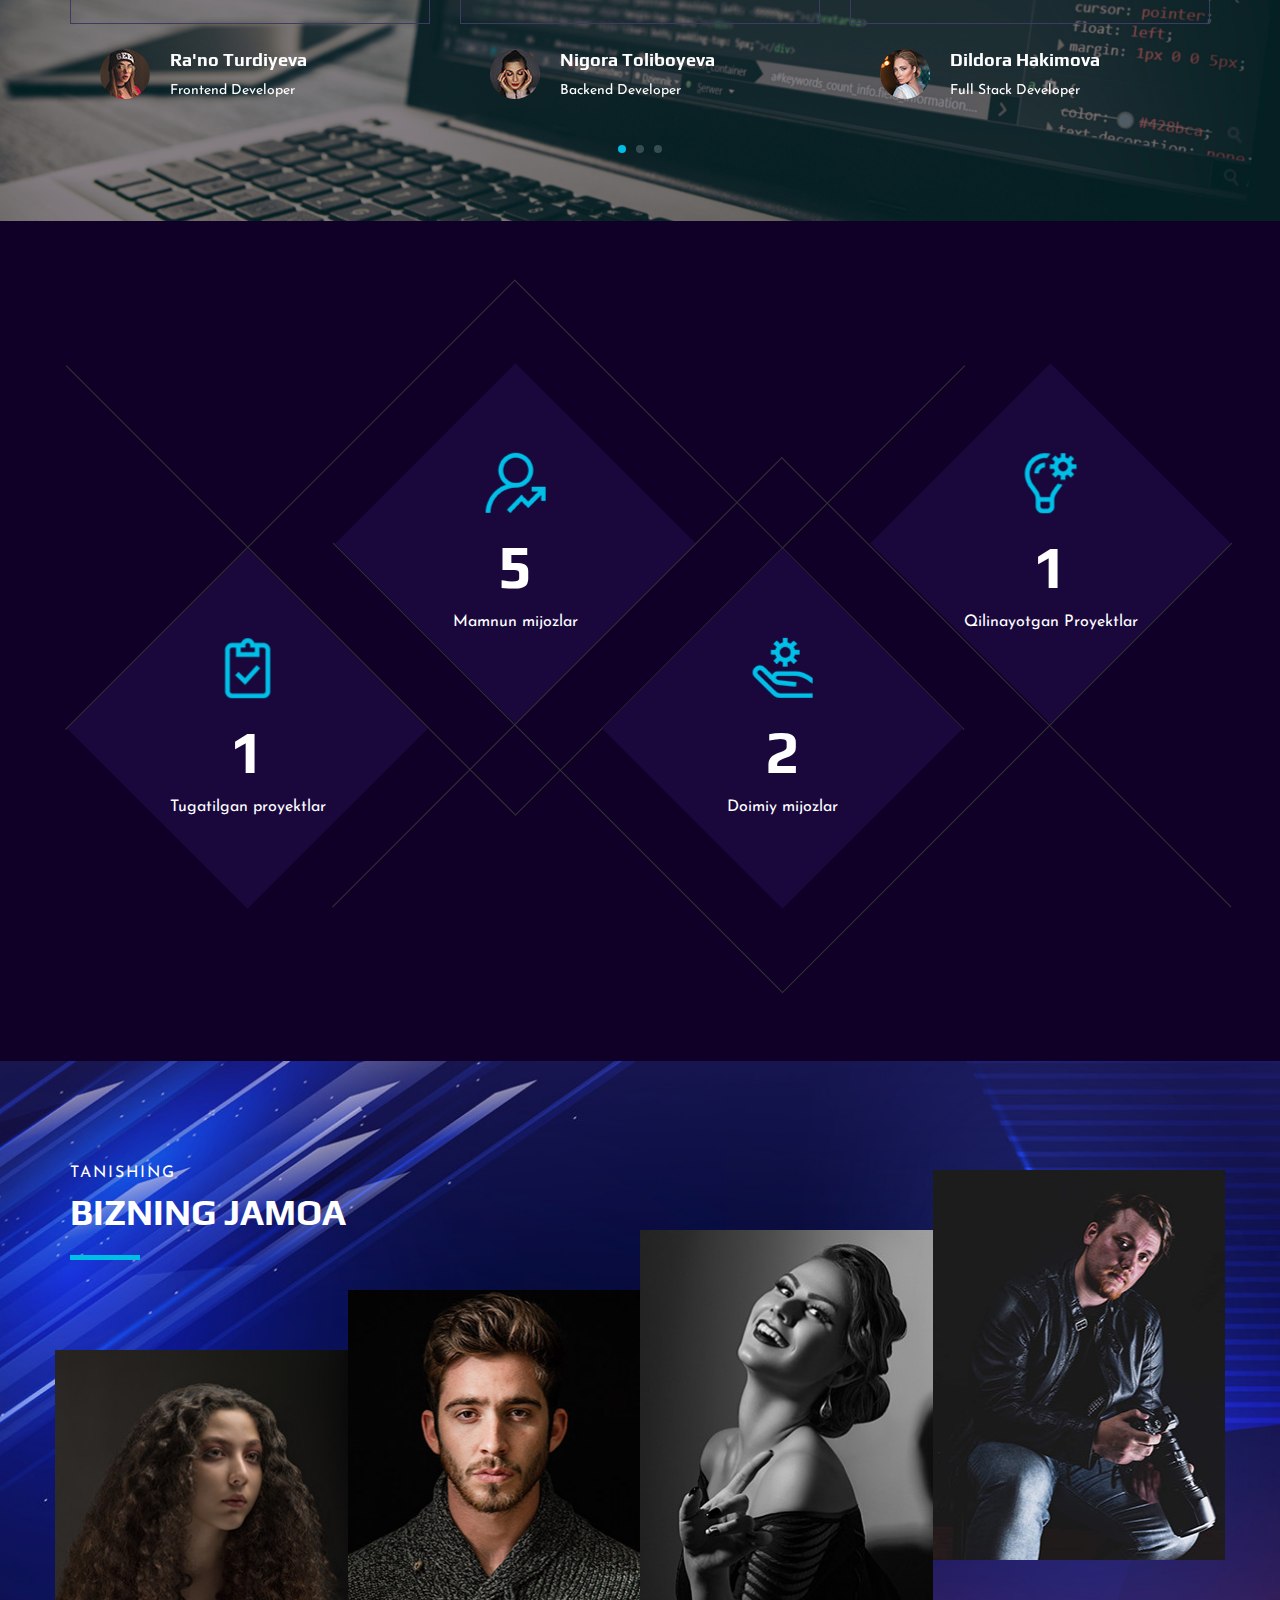
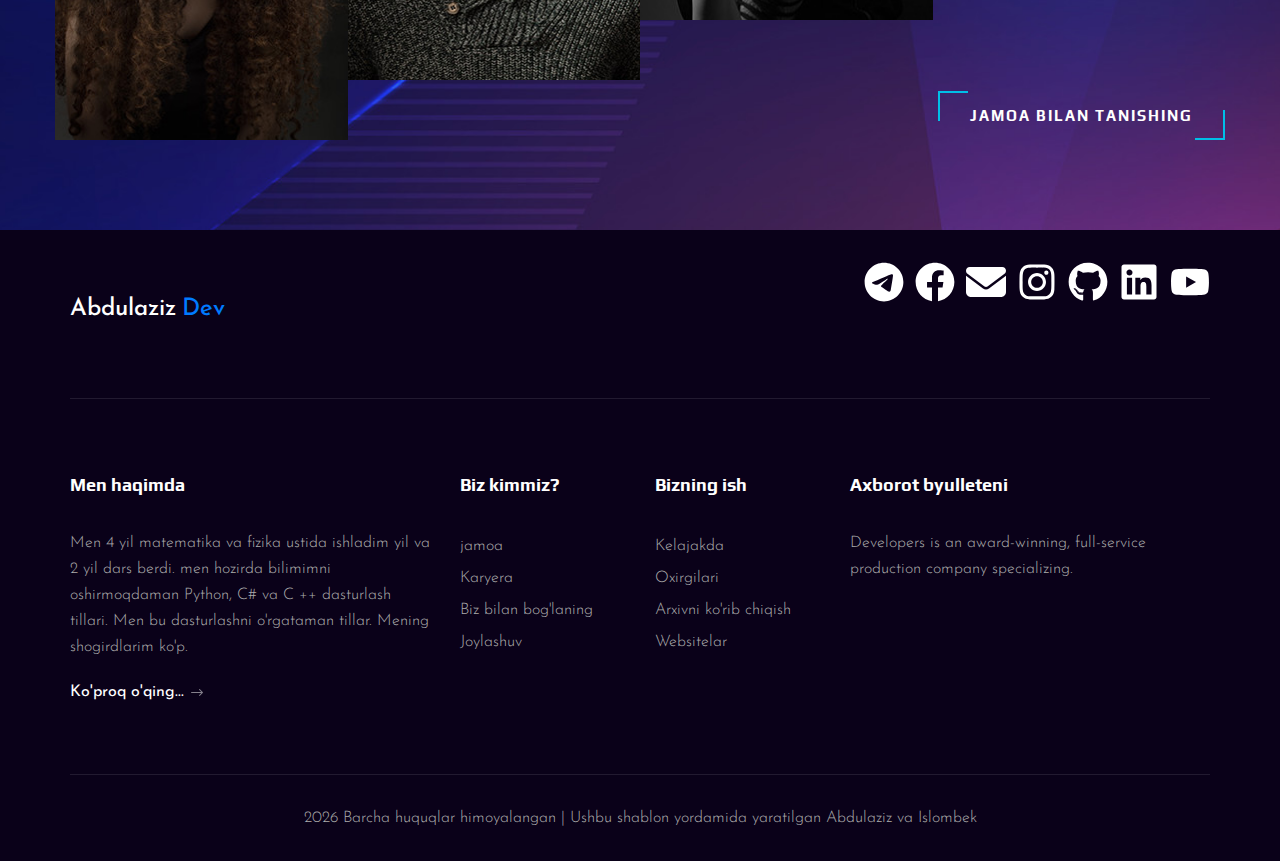
==== commit f8a6a2e8: "Fix all the mistakes" ====
--- a/about.html
+++ b/about.html
@@ -7,7 +7,7 @@
     <meta name="keywords" content="Videograph, unica, creative, html">
     <meta name="viewport" content="width=device-width, initial-scale=1.0">
     <meta http-equiv="X-UA-Compatible" content="ie=edge">
-    <title>Videograph | Template</title>
+    <title>Abdulaziz</title>
 
     <!-- Google Font -->
     <link href="https://fonts.googleapis.com/css2?family=Play:wght@400;700&display=swap" rel="stylesheet">
@@ -53,11 +53,11 @@
                             </ul>
                         </nav>
                         <div class="header__nav__social">
-                            <a href="https://www.facebook.com/business/learn/facebook-link-ads"><i class="fa fa-facebook"></i></a>
-                            <a href="https://help.twitter.com/ru/using-twitter/tweet-and-moment-url"><i class="fa fa-twitter"></i></a>
                             <a href="https://ru.linkedin.com/"><img src="./img/icons/linkedin.svg" alt="" class="logo-img" width="20" height="20"></a>
-                            <a href="https://help.instagram.com/372819389498306"><i class="fa fa-instagram"></i></a>
-                            <a href="https://www.youtube.com."><i class="fa fa-youtube-play"></i></a>
+                            <a href="https://www.facebook.com/abdulaziz.nabijonov.752"><img src="./img/icons/facebook.svg" alt="" class="logo-img" width="20" height="20"></a>
+                            <a href="https://www.instagram.com/batchat_pro?r=nametag"><img src="./img/icons/instagram.svg" alt="" class="logo-img" width="20" height="20"></a>
+                            <a href="https://github.com/"><img src="./img/icons/github.svg" alt="" class="logo-img" width="20" height="20"></a>
+                            <a href="https://www.youtube.com/channel/UCsKpocbsAhaLqlYXfc-14dA"><img src="./img/icons/youtube.svg" alt="" class="logo-img" width="20" height="20"></a>
                         </div>
                     </div>
                 </div>
@@ -93,15 +93,15 @@
                         <div class="row">
                             <div class="col-lg-6 col-md-6 col-sm-6">
                                 <div class="about__pic__item about__pic__item--large set-bg"
-                                    data-setbg="img/about/about-1.jpg"></div>
+                                    data-setbg="img/work/for-about2.jpg"></div>
                             </div>
                             <div class="col-lg-6 col-md-6 col-sm-6">
                                 <div class="row">
                                     <div class="col-lg-12">
-                                        <div class="about__pic__item set-bg" data-setbg="img/about/about-2.jpg"></div>
+                                        <div class="about__pic__item set-bg" data-setbg="img/work/for-about3.jpg"></div>
                                     </div>
                                     <div class="col-lg-12">
-                                        <div class="about__pic__item set-bg" data-setbg="img/about/about-3.jpg"></div>
+                                        <div class="about__pic__item set-bg" data-setbg="img/work/for-about1.jpg"></div>
                                     </div>
                                 </div>
                             </div>
@@ -152,7 +152,7 @@
     <!-- About Section End -->
 
     <!-- Testimonial Section Begin -->
-    <section class="testimonial spad set-bg" data-setbg="img/testimonial-bg.jpg">
+    <section class="testimonial spad set-bg" data-setbg="img/work/for-about5.jpg">
         <div class="container">
             <div class="row">
                 <div class="col-lg-12">
@@ -395,11 +395,13 @@
                     </div>
                     <div class="col-lg-6 col-md-6">
                         <div class="footer__top__social">
-                            <a href="https://www.facebook.com/business/learn/facebook-link-ads"><i class="fa fa-facebook"></i></a>
-                            <a href="https://help.twitter.com/ru/using-twitter/tweet-and-moment-url"><i class="fa fa-twitter"></i></a>
-                            <a href="https://ru.linkedin.com/"><img src="./img/icons/linkedin.svg" alt="" class="logo-img" width="20" height="20"></a>
-                            <a href="https://help.instagram.com/372819389498306"><i class="fa fa-instagram"></i></a>
-                            <a href="https://www.youtube.com."><i class="fa fa-youtube-play"></i></a>
+                            <a href="https://web.telegram.org/z/#606580944"><img src="./img/icons/telegram.svg" alt="" class="logo-img" width="40" height="40"></a>
+                            <a href="https://www.facebook.com/abdulaziz.nabijonov.752"><img src="./img/icons/facebook.svg" alt="" class="logo-img" width="40" height="40"></a>
+                            <a href="http://email.com/"><img src="./img/icons/email.svg" alt="" class="logo-img" width="40" height="40"></a>
+                            <a href="https://www.instagram.com/batchat_pro?r=nametag"><img src="./img/icons/instagram.svg" alt="" class="logo-img" width="40" height="40"></a>
+                            <a href="https://github.com/"><img src="./img/icons/github.svg" alt="" class="logo-img" width="40" height="40"></a>
+                            <a href="https://ru.linkedin.com/"><img src="./img/icons/linkedin.svg" alt="" class="logo-img" width="40" height="40"></a>
+                            <a href="https://www.youtube.com/channel/UCsKpocbsAhaLqlYXfc-14dA"><img src="./img/icons/youtube.svg" alt="" class="logo-img" width="40" height="40"></a>
                         </div>
                     </div>
                 </div>
--- a/css/style.css
+++ b/css/style.css
@@ -882,7 +882,6 @@
   color: #ffffff;
   height: 40px;
   width: 40px;
-  background: rgba(255, 255, 255, 0.1);
   border-radius: 50%;
   line-height: 44px;
   text-align: center;
